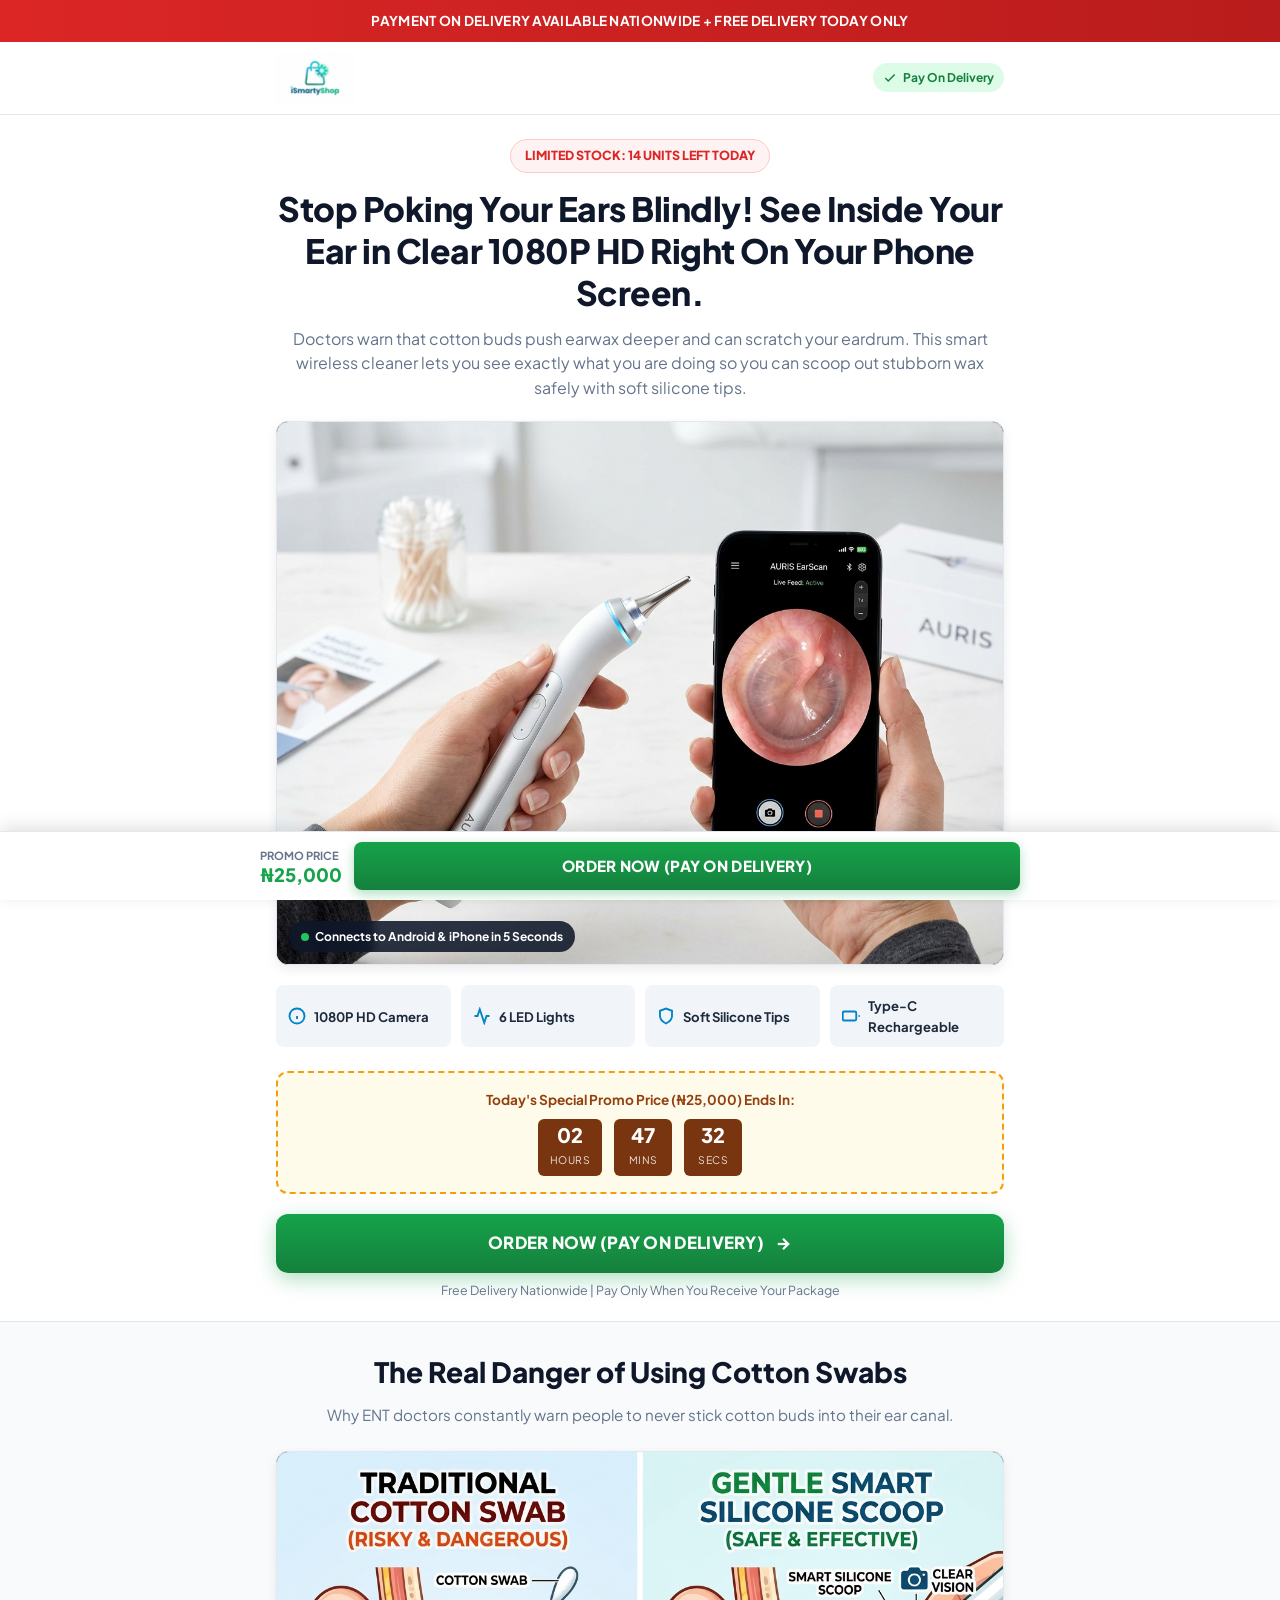
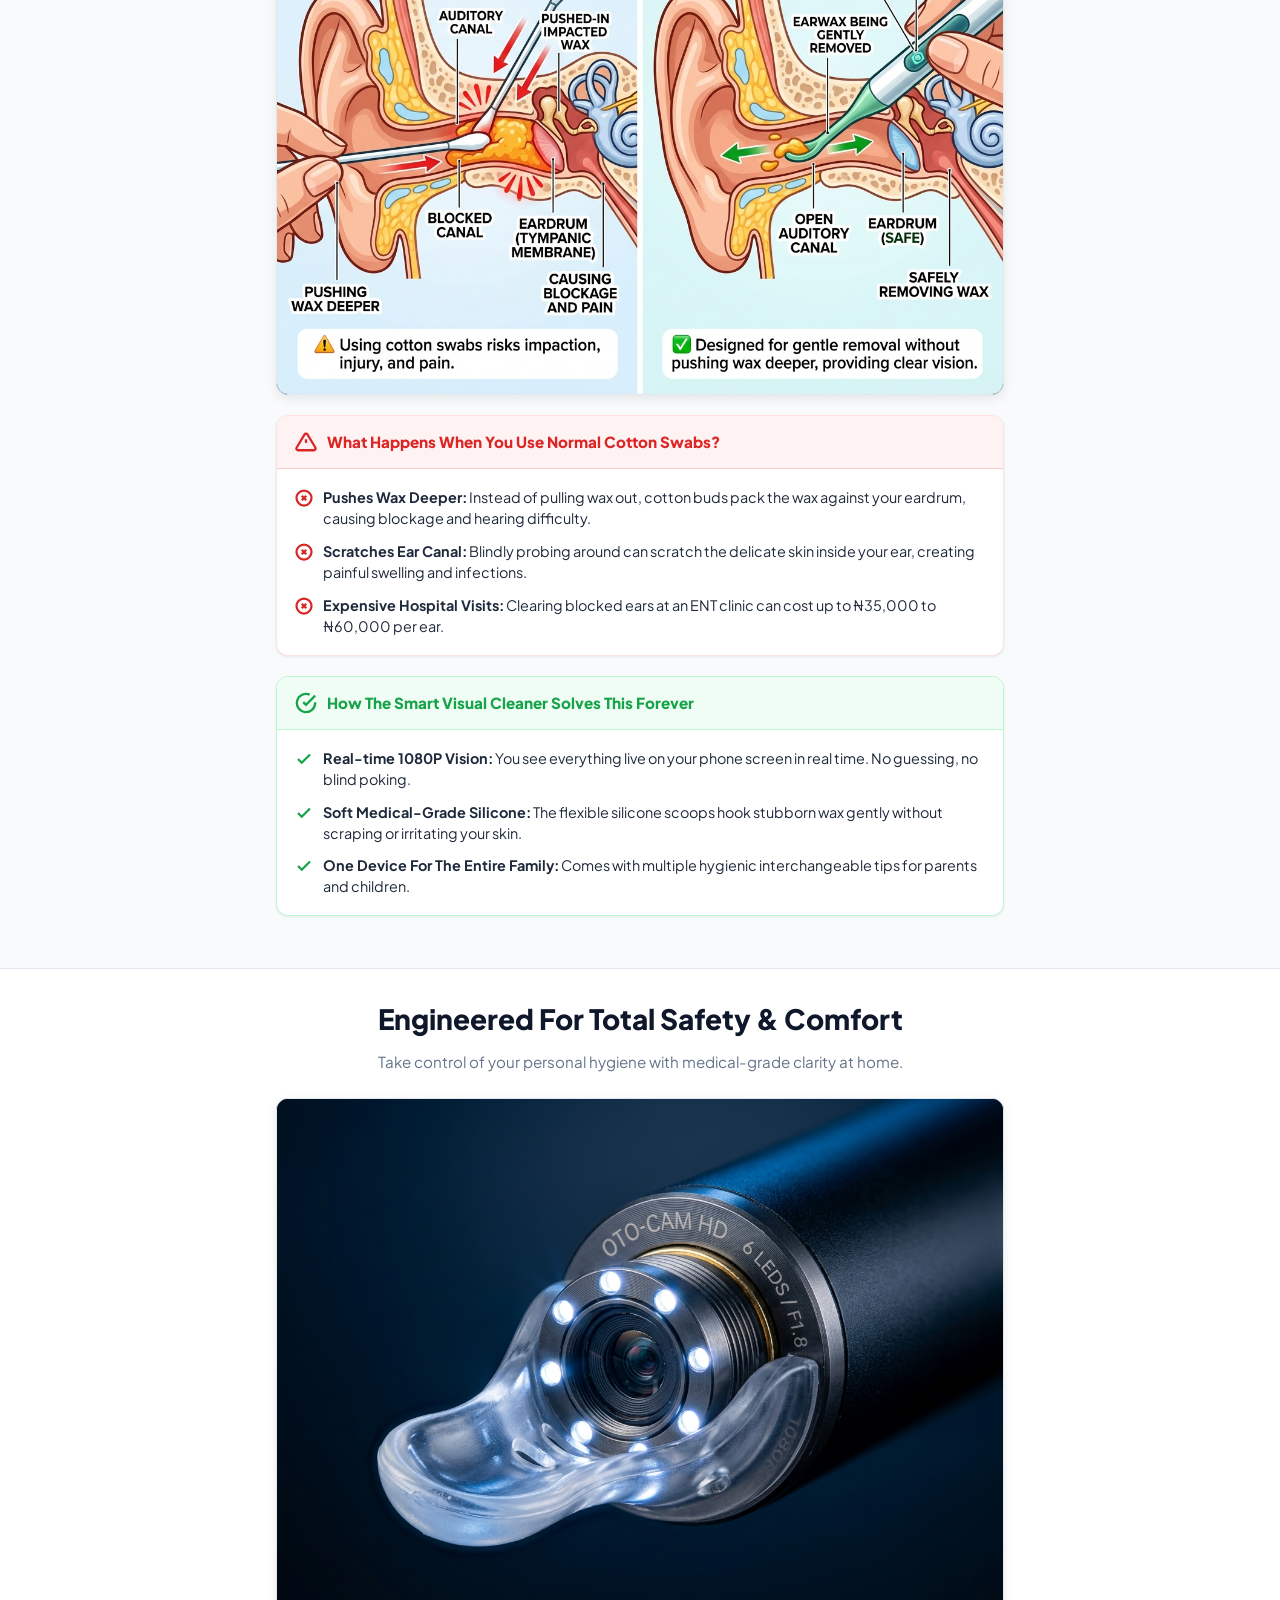
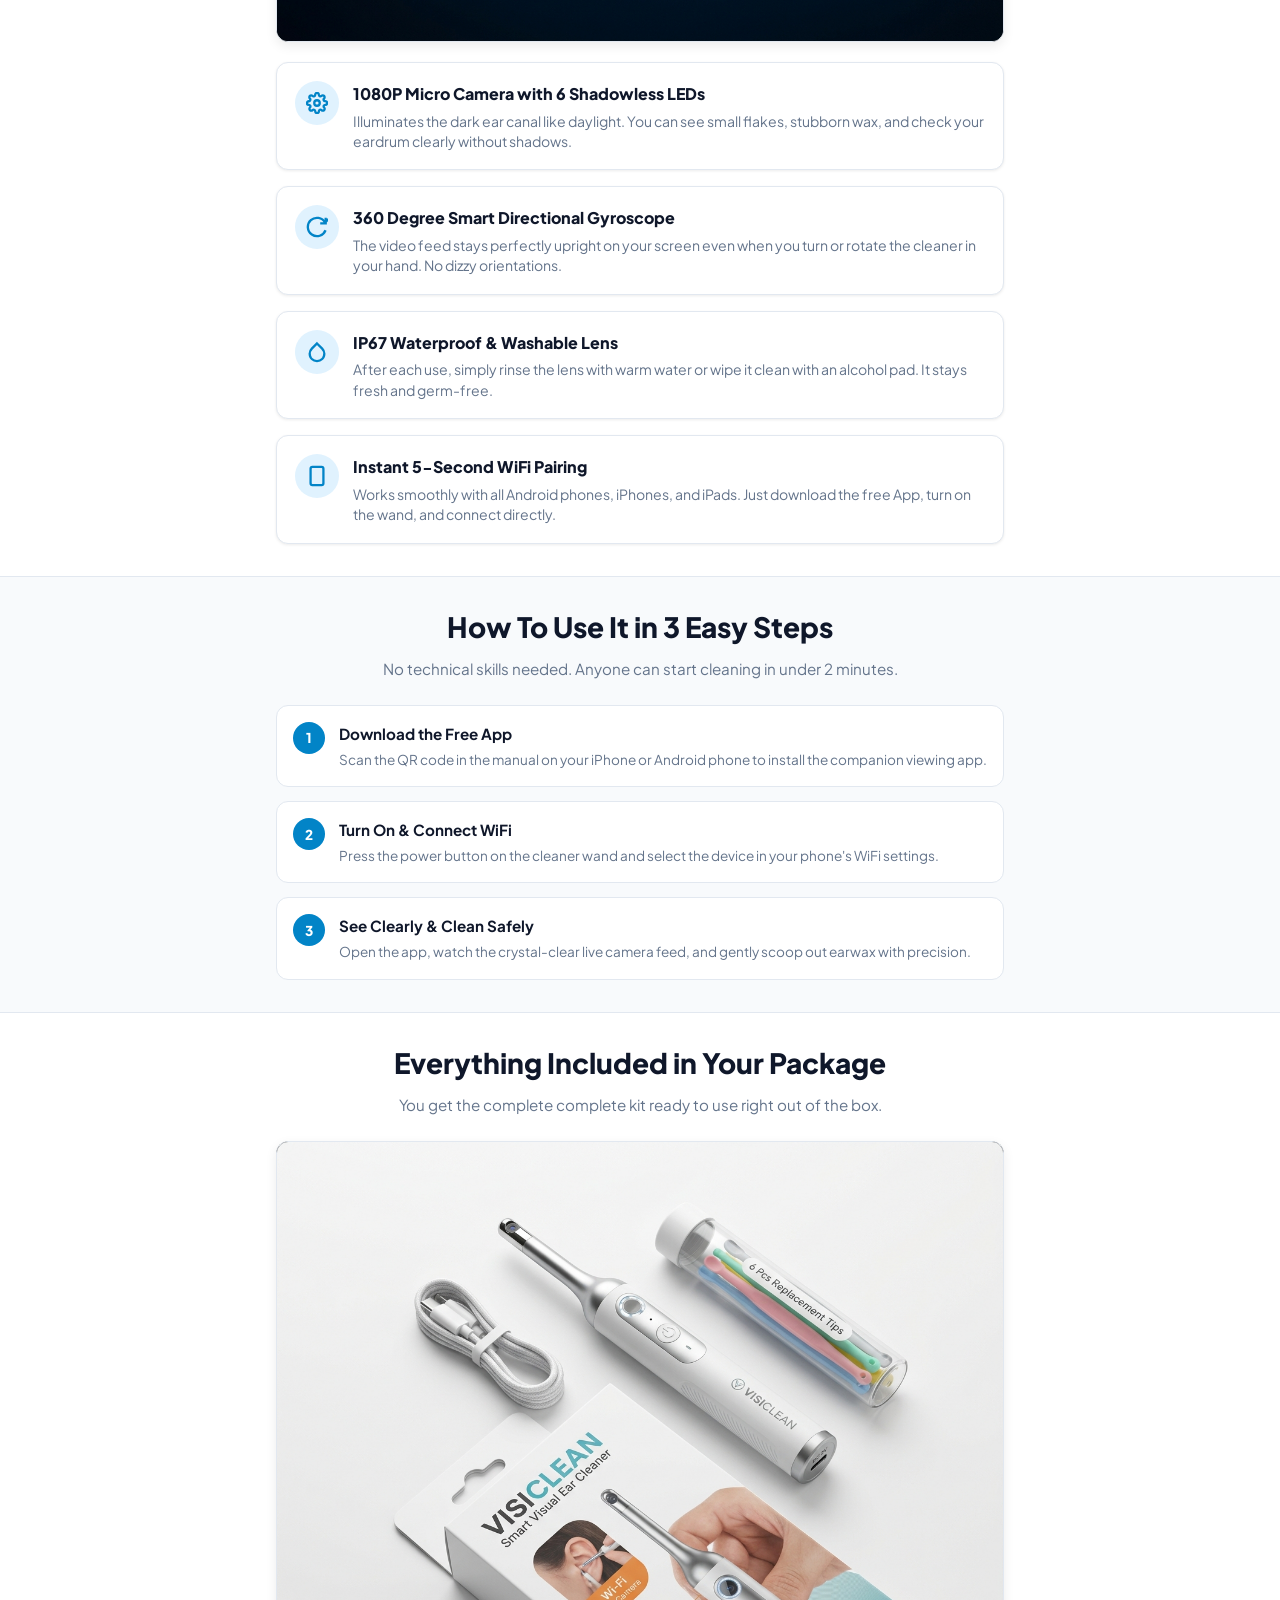
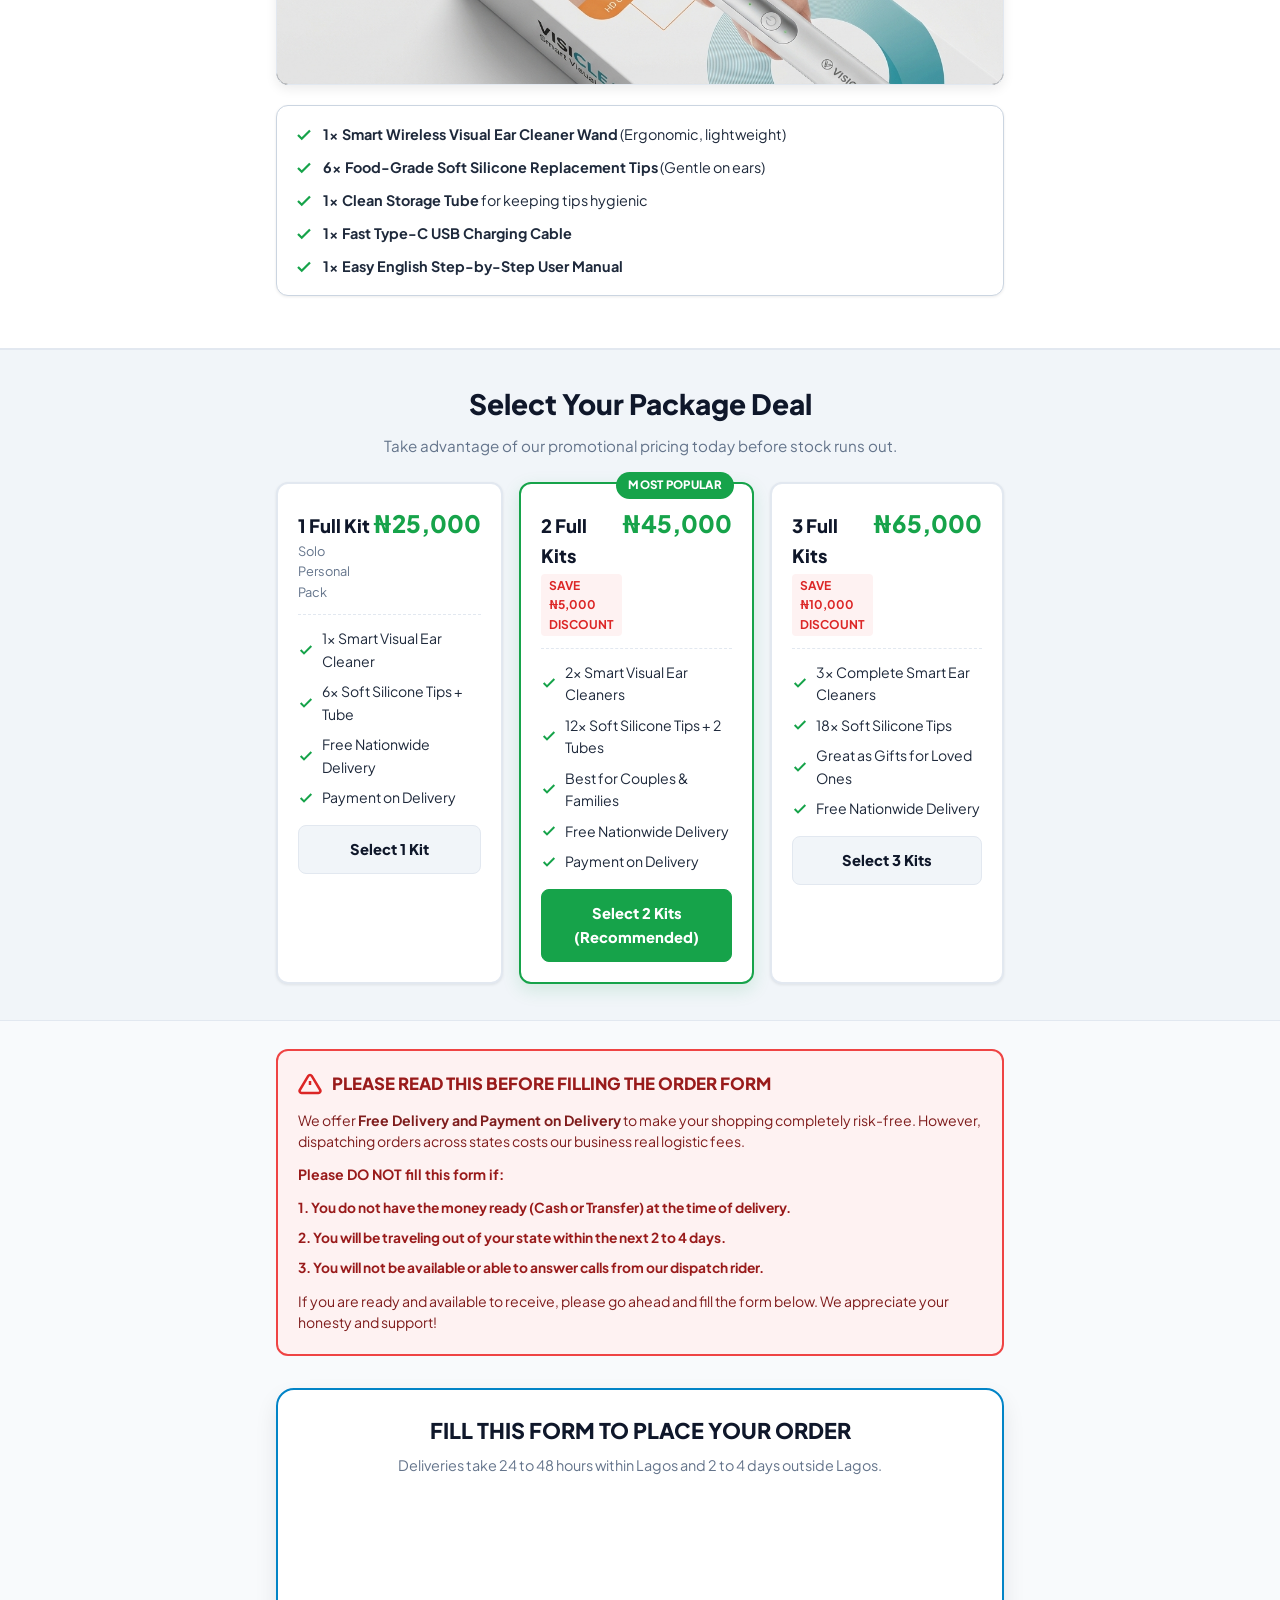
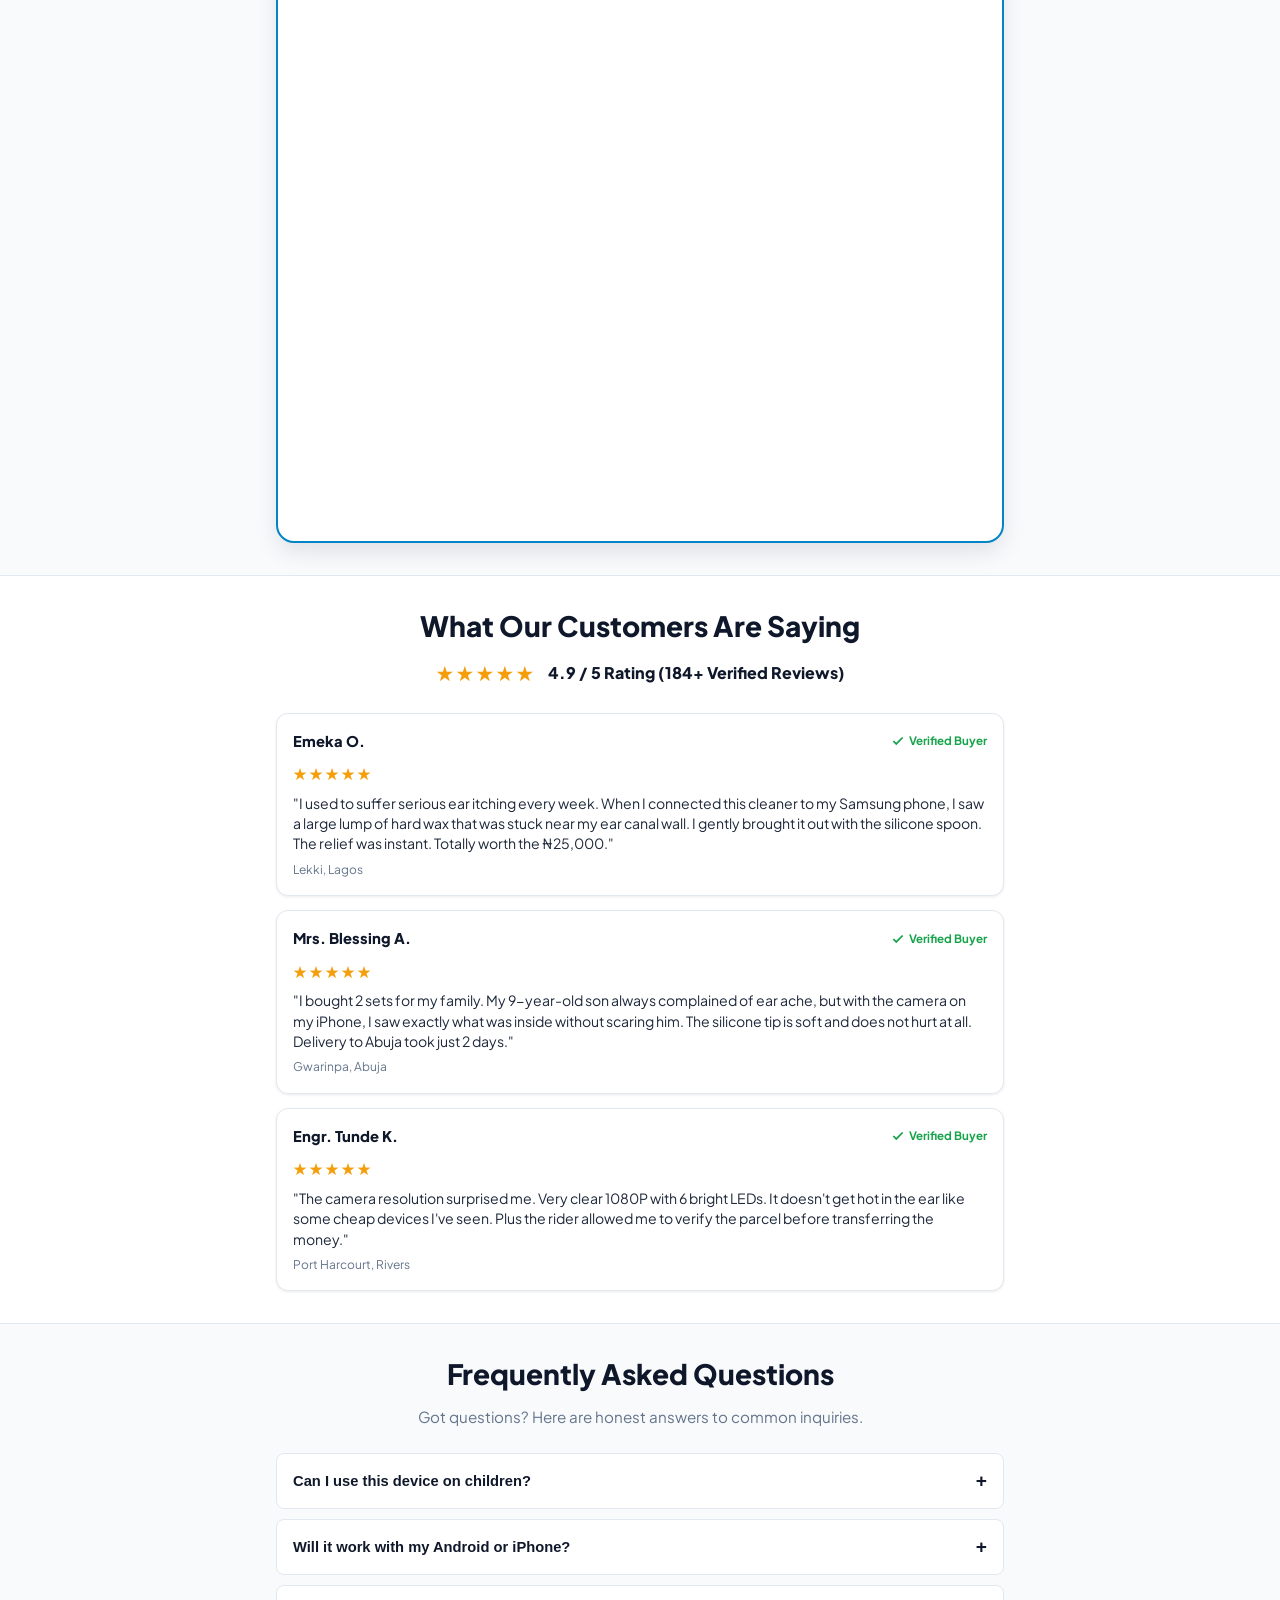
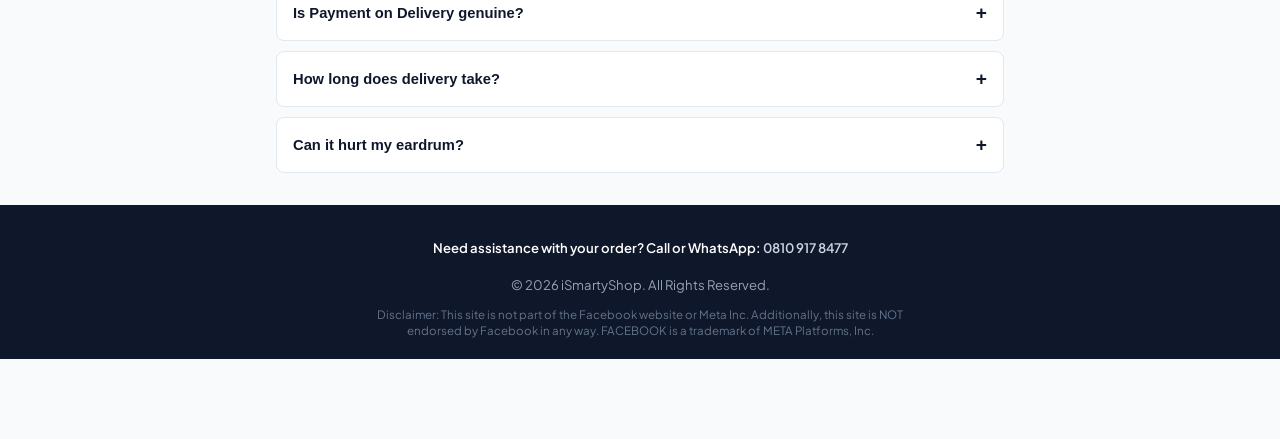
==== ear-cleaner/index.html @ 17eae7f4 "Add iSmartyShop logo favicon across all pages" ====
<!DOCTYPE html>
<html lang="en">
<head>
  <meta charset="UTF-8">
  <meta name="viewport" content="width=device-width, initial-scale=1.0">
  <title>Smart HD Visual Ear Cleaner | Safe Wax Removal at Home | iSmartyShop</title>
  <meta name="description" content="Safely clean stubborn earwax at home. Watch live on your smartphone in 1080P HD with soft silicone scoops. Payment on delivery available nationwide.">
  
  <!-- Google Font -->
  <link rel="preconnect" href="https://fonts.googleapis.com">
  <link rel="preconnect" href="https://fonts.gstatic.com" crossorigin>
  <link href="https://fonts.googleapis.com/css2?family=Plus+Jakarta+Sans:wght@400;500;600;700;800;900&display=swap" rel="stylesheet">
  
  <!-- Favicon -->
  <link rel="icon" type="image/png" href="../assets/images/favicon.png">
  <link rel="apple-touch-icon" href="../assets/images/favicon.png">

  <!-- Core Stylesheet -->
  <link rel="stylesheet" href="../assets/css/style.css">

  <!-- ============================================================
       FACEBOOK / META PIXEL CODE (OPTIONAL)
       When you get your Pixel ID, simply uncomment and replace 'YOUR_PIXEL_ID_HERE'
       ============================================================ -->
  <!--
  <script>
    !function(f,b,e,v,n,t,s)
    {if(f.fbq)return;n=f.fbq=function(){n.callMethod?
    n.callMethod.apply(n,arguments):n.queue.push(arguments)};
    if(!f._fbq)f._fbq=n;n.push=n;n.loaded=!0;n.version='2.0';
    n.queue=[];t=b.createElement(e);t.async=!0;
    t.src=v;s=b.getElementsByTagName(e)[0];
    s.parentNode.insertBefore(t,s)}(window, document,'script',
    'https://connect.facebook.net/en_US/fbevents.js');
    fbq('init', 'YOUR_PIXEL_ID_HERE');
    fbq('track', 'PageView');
    fbq('track', 'ViewContent', {
      content_name: 'Smart Visual Ear Cleaner',
      value: 25000,
      currency: 'NGN'
    });
  </script>
  -->
</head>
<body>

  <!-- Top Announcement Bar -->
  <div class="top-bar">
    <span>PAYMENT ON DELIVERY AVAILABLE NATIONWIDE + FREE DELIVERY TODAY ONLY</span>
  </div>

  <!-- Header -->
  <header class="site-header">
    <div class="container brand-wrapper">
      <a href="../" class="brand-logo">
        <img src="../assets/images/logo.jpg" alt="iSmartyShop Logo" class="brand-logo-img">
      </a>
      <div class="delivery-badge">
        <svg width="14" height="14" viewBox="0 0 24 24" fill="none" stroke="currentColor" stroke-width="2.5"><path d="M20 6L9 17l-5-5"/></svg>
        Pay On Delivery
      </div>
    </div>
  </header>

  <main>
    <!-- Hero Section -->
    <section class="hero-section">
      <div class="container">
        
        <div class="text-center">
          <div class="urgent-pill">LIMITED STOCK: 14 UNITS LEFT TODAY</div>
          <h1 class="hero-title">Stop Poking Your Ears Blindly! See Inside Your Ear in Clear 1080P HD Right On Your Phone Screen.</h1>
          <p class="hero-subtitle">
            Doctors warn that cotton buds push earwax deeper and can scratch your eardrum. This smart wireless cleaner lets you see exactly what you are doing so you can scoop out stubborn wax safely with soft silicone tips.
          </p>
        </div>

        <!-- Hero Visual Showcase -->
        <div class="media-card">
          <img src="../assets/images/hero-product.jpg" alt="Smart visual ear cleaner connected to phone screen" width="760" height="570">
          <div class="media-tag">
            <span class="dot"></span>
            Connects to Android & iPhone in 5 Seconds
          </div>
        </div>

        <!-- Quick Benefit Pills -->
        <div class="benefit-pills">
          <div class="benefit-pill-item">
            <svg width="18" height="18" viewBox="0 0 24 24" fill="none" stroke="currentColor" stroke-width="2.5"><circle cx="12" cy="12" r="10"/><path d="M12 16v-4"/><path d="M12 8h.01"/></svg>
            1080P HD Camera
          </div>
          <div class="benefit-pill-item">
            <svg width="18" height="18" viewBox="0 0 24 24" fill="none" stroke="currentColor" stroke-width="2.5"><path d="M22 12h-4l-3 9L9 3l-3 9H2"/></svg>
            6 LED Lights
          </div>
          <div class="benefit-pill-item">
            <svg width="18" height="18" viewBox="0 0 24 24" fill="none" stroke="currentColor" stroke-width="2.5"><path d="M12 22s8-4 8-10V5l-8-3-8 3v7c0 6 8 10 8 10z"/></svg>
            Soft Silicone Tips
          </div>
          <div class="benefit-pill-item">
            <svg width="18" height="18" viewBox="0 0 24 24" fill="none" stroke="currentColor" stroke-width="2.5"><rect x="1" y="6" width="18" height="12" rx="2"/><path d="M23 13v-2"/></svg>
            Type-C Rechargeable
          </div>
        </div>

        <!-- Urgency Countdown Box -->
        <div class="urgency-countdown-box">
          <p>Today's Special Promo Price (₦25,000) Ends In:</p>
          <div class="countdown-timer">
            <div class="timer-slot">
              <span class="num" id="timer-hours">02</span>
              <span class="label">Hours</span>
            </div>
            <div class="timer-slot">
              <span class="num" id="timer-mins">47</span>
              <span class="label">Mins</span>
            </div>
            <div class="timer-slot">
              <span class="num" id="timer-secs">35</span>
              <span class="label">Secs</span>
            </div>
          </div>
        </div>

        <!-- First Action Button -->
        <a href="#order-form" class="btn-cta">
          ORDER NOW (PAY ON DELIVERY)
          <svg width="18" height="18" viewBox="0 0 24 24" fill="none" stroke="currentColor" stroke-width="3"><path d="M5 12h14"/><path d="M12 5l7 7-7 7"/></svg>
        </a>
        <p class="btn-cta-subtext">Free Delivery Nationwide | Pay Only When You Receive Your Package</p>

      </div>
    </section>

    <!-- Danger of Cotton Swabs (Problem Agitation) -->
    <section class="section">
      <div class="container">
        
        <h2 class="section-title text-red">The Real Danger of Using Cotton Swabs</h2>
        <p class="section-subtitle">Why ENT doctors constantly warn people to never stick cotton buds into their ear canal.</p>

        <div class="media-card">
          <img src="../assets/images/cotton-bud-danger.jpg" alt="Medical comparison between cotton swab and safe silicone scoop" width="760" height="570">
        </div>

        <div class="danger-box">
          <div class="danger-header">
            <svg width="22" height="22" viewBox="0 0 24 24" fill="none" stroke="#dc2626" stroke-width="2.5"><path d="M10.29 3.86L1.82 18a2 2 0 0 0 1.71 3h16.94a2 2 0 0 0 1.71-3L13.71 3.86a2 2 0 0 0-3.42 0z"/><line x1="12" y1="9" x2="12" y2="13"/><line x1="12" y1="17" x2="12.01" y2="17"/></svg>
            <h4>What Happens When You Use Normal Cotton Swabs?</h4>
          </div>
          <div class="danger-body">
            <ul class="comparison-list">
              <li class="comparison-item danger">
                <svg width="18" height="18" viewBox="0 0 24 24" fill="none" stroke="currentColor" stroke-width="3"><circle cx="12" cy="12" r="10"/><line x1="15" y1="9" x2="9" y2="15"/><line x1="9" y1="9" x2="15" y2="15"/></svg>
                <span><strong>Pushes Wax Deeper:</strong> Instead of pulling wax out, cotton buds pack the wax against your eardrum, causing blockage and hearing difficulty.</span>
              </li>
              <li class="comparison-item danger">
                <svg width="18" height="18" viewBox="0 0 24 24" fill="none" stroke="currentColor" stroke-width="3"><circle cx="12" cy="12" r="10"/><line x1="15" y1="9" x2="9" y2="15"/><line x1="9" y1="9" x2="15" y2="15"/></svg>
                <span><strong>Scratches Ear Canal:</strong> Blindly probing around can scratch the delicate skin inside your ear, creating painful swelling and infections.</span>
              </li>
              <li class="comparison-item danger">
                <svg width="18" height="18" viewBox="0 0 24 24" fill="none" stroke="currentColor" stroke-width="3"><circle cx="12" cy="12" r="10"/><line x1="15" y1="9" x2="9" y2="15"/><line x1="9" y1="9" x2="15" y2="15"/></svg>
                <span><strong>Expensive Hospital Visits:</strong> Clearing blocked ears at an ENT clinic can cost up to ₦35,000 to ₦60,000 per ear.</span>
              </li>
            </ul>
          </div>
        </div>

        <div class="danger-box" style="border-color: #bbf7d0;">
          <div class="danger-header" style="background: #f0fdf4; border-bottom-color: #bbf7d0;">
            <svg width="22" height="22" viewBox="0 0 24 24" fill="none" stroke="#16a34a" stroke-width="2.5"><path d="M22 11.08V12a10 10 0 1 1-5.93-9.14"/><polyline points="22 4 12 14.01 9 11.01"/></svg>
            <h4 style="color: #16a34a;">How The Smart Visual Cleaner Solves This Forever</h4>
          </div>
          <div class="danger-body">
            <ul class="comparison-list">
              <li class="comparison-item success">
                <svg width="18" height="18" viewBox="0 0 24 24" fill="none" stroke="currentColor" stroke-width="3"><polyline points="20 6 9 17 4 12"/></svg>
                <span><strong>Real-time 1080P Vision:</strong> You see everything live on your phone screen in real time. No guessing, no blind poking.</span>
              </li>
              <li class="comparison-item success">
                <svg width="18" height="18" viewBox="0 0 24 24" fill="none" stroke="currentColor" stroke-width="3"><polyline points="20 6 9 17 4 12"/></svg>
                <span><strong>Soft Medical-Grade Silicone:</strong> The flexible silicone scoops hook stubborn wax gently without scraping or irritating your skin.</span>
              </li>
              <li class="comparison-item success">
                <svg width="18" height="18" viewBox="0 0 24 24" fill="none" stroke="currentColor" stroke-width="3"><polyline points="20 6 9 17 4 12"/></svg>
                <span><strong>One Device For The Entire Family:</strong> Comes with multiple hygienic interchangeable tips for parents and children.</span>
              </li>
            </ul>
          </div>
        </div>

      </div>
    </section>

    <!-- Key Product Features -->
    <section class="section" style="background: #ffffff; border-top: 1px solid var(--border-color); border-bottom: 1px solid var(--border-color);">
      <div class="container">
        
        <h2 class="section-title">Engineered For Total Safety & Comfort</h2>
        <p class="section-subtitle">Take control of your personal hygiene with medical-grade clarity at home.</p>

        <div class="media-card">
          <img src="../assets/images/camera-lens.jpg" alt="Macro lens and 6 bright LED lights with soft silicone scoop" width="760" height="570">
        </div>

        <div class="feature-cards-grid">
          
          <div class="feature-card">
            <div class="feature-icon-circle">
              <svg width="22" height="22" viewBox="0 0 24 24" fill="none" stroke="currentColor" stroke-width="2.5"><circle cx="12" cy="12" r="3"/><path d="M19.4 15a1.65 1.65 0 0 0 .33 1.82l.06.06a2 2 0 0 1 0 2.83 2 2 0 0 1-2.83 0l-.06-.06a1.65 1.65 0 0 0-1.82-.33 1.65 1.65 0 0 0-1 1.51V21a2 2 0 0 1-2 2 2 2 0 0 1-2-2v-.09A1.65 1.65 0 0 0 9 19.4a1.65 1.65 0 0 0-1.82.33l-.06.06a2 2 0 0 1-2.83 0 2 2 0 0 1 0-2.83l.06-.06a1.65 1.65 0 0 0 .33-1.82 1.65 1.65 0 0 0-1.51-1H3a2 2 0 0 1-2-2 2 2 0 0 1 2-2h.09A1.65 1.65 0 0 0 4.6 9a1.65 1.65 0 0 0-.33-1.82l-.06-.06a2 2 0 0 1 0-2.83 2 2 0 0 1 2.83 0l.06.06a1.65 1.65 0 0 0 1.82.33H9a1.65 1.65 0 0 0 1-1.51V3a2 2 0 0 1 2-2 2 2 0 0 1 2 2v.09a1.65 1.65 0 0 0 1 1.51 1.65 1.65 0 0 0 1.82-.33l.06-.06a2 2 0 0 1 2.83 0 2 2 0 0 1 0 2.83l-.06.06a1.65 1.65 0 0 0-.33 1.82V9a1.65 1.65 0 0 0 1.51 1H21a2 2 0 0 1 2 2 2 2 0 0 1-2 2h-.09a1.65 1.65 0 0 0-1.51 1z"/></svg>
            </div>
            <div class="feature-content">
              <h4>1080P Micro Camera with 6 Shadowless LEDs</h4>
              <p>Illuminates the dark ear canal like daylight. You can see small flakes, stubborn wax, and check your eardrum clearly without shadows.</p>
            </div>
          </div>

          <div class="feature-card">
            <div class="feature-icon-circle">
              <svg width="22" height="22" viewBox="0 0 24 24" fill="none" stroke="currentColor" stroke-width="2.5"><path d="M21.5 2v6h-6M21.34 15.57a10 10 0 1 1-.57-8.38l5.67-5.67"/></svg>
            </div>
            <div class="feature-content">
              <h4>360 Degree Smart Directional Gyroscope</h4>
              <p>The video feed stays perfectly upright on your screen even when you turn or rotate the cleaner in your hand. No dizzy orientations.</p>
            </div>
          </div>

          <div class="feature-card">
            <div class="feature-icon-circle">
              <svg width="22" height="22" viewBox="0 0 24 24" fill="none" stroke="currentColor" stroke-width="2.5"><path d="M12 2.69l5.66 5.66a8 8 0 1 1-11.31 0z"/></svg>
            </div>
            <div class="feature-content">
              <h4>IP67 Waterproof & Washable Lens</h4>
              <p>After each use, simply rinse the lens with warm water or wipe it clean with an alcohol pad. It stays fresh and germ-free.</p>
            </div>
          </div>

          <div class="feature-card">
            <div class="feature-icon-circle">
              <svg width="22" height="22" viewBox="0 0 24 24" fill="none" stroke="currentColor" stroke-width="2.5"><rect x="5" y="2" width="14" height="20" rx="2" ry="2"/><line x1="12" y1="18" x2="12.01" y2="18"/></svg>
            </div>
            <div class="feature-content">
              <h4>Instant 5-Second WiFi Pairing</h4>
              <p>Works smoothly with all Android phones, iPhones, and iPads. Just download the free App, turn on the wand, and connect directly.</p>
            </div>
          </div>

        </div>

      </div>
    </section>

    <!-- How It Works (3 Steps) -->
    <section class="section">
      <div class="container">
        
        <h2 class="section-title">How To Use It in 3 Easy Steps</h2>
        <p class="section-subtitle">No technical skills needed. Anyone can start cleaning in under 2 minutes.</p>

        <div class="steps-container">
          <div class="step-row">
            <div class="step-badge">1</div>
            <div class="step-details">
              <h4>Download the Free App</h4>
              <p>Scan the QR code in the manual on your iPhone or Android phone to install the companion viewing app.</p>
            </div>
          </div>

          <div class="step-row">
            <div class="step-badge">2</div>
            <div class="step-details">
              <h4>Turn On & Connect WiFi</h4>
              <p>Press the power button on the cleaner wand and select the device in your phone's WiFi settings.</p>
            </div>
          </div>

          <div class="step-row">
            <div class="step-badge">3</div>
            <div class="step-details">
              <h4>See Clearly & Clean Safely</h4>
              <p>Open the app, watch the crystal-clear live camera feed, and gently scoop out earwax with precision.</p>
            </div>
          </div>
        </div>

      </div>
    </section>

    <!-- What's In The Box Section -->
    <section class="section" style="background: #ffffff; border-top: 1px solid var(--border-color); border-bottom: 1px solid var(--border-color);">
      <div class="container">
        
        <h2 class="section-title">Everything Included in Your Package</h2>
        <p class="section-subtitle">You get the complete complete kit ready to use right out of the box.</p>

        <div class="media-card">
          <img src="../assets/images/package-kit.jpg" alt="Unboxing kit showing smart visual ear cleaner, silicone tips tube, and USB cable" width="760" height="570">
        </div>

        <div class="danger-box" style="border-color: #cbd5e1;">
          <div class="danger-body">
            <ul class="comparison-list">
              <li class="comparison-item success">
                <svg width="18" height="18" viewBox="0 0 24 24" fill="none" stroke="currentColor" stroke-width="3"><polyline points="20 6 9 17 4 12"/></svg>
                <span><strong>1x Smart Wireless Visual Ear Cleaner Wand</strong> (Ergonomic, lightweight)</span>
              </li>
              <li class="comparison-item success">
                <svg width="18" height="18" viewBox="0 0 24 24" fill="none" stroke="currentColor" stroke-width="3"><polyline points="20 6 9 17 4 12"/></svg>
                <span><strong>6x Food-Grade Soft Silicone Replacement Tips</strong> (Gentle on ears)</span>
              </li>
              <li class="comparison-item success">
                <svg width="18" height="18" viewBox="0 0 24 24" fill="none" stroke="currentColor" stroke-width="3"><polyline points="20 6 9 17 4 12"/></svg>
                <span><strong>1x Clean Storage Tube</strong> for keeping tips hygienic</span>
              </li>
              <li class="comparison-item success">
                <svg width="18" height="18" viewBox="0 0 24 24" fill="none" stroke="currentColor" stroke-width="3"><polyline points="20 6 9 17 4 12"/></svg>
                <span><strong>1x Fast Type-C USB Charging Cable</strong></span>
              </li>
              <li class="comparison-item success">
                <svg width="18" height="18" viewBox="0 0 24 24" fill="none" stroke="currentColor" stroke-width="3"><polyline points="20 6 9 17 4 12"/></svg>
                <span><strong>1x Easy English Step-by-Step User Manual</strong></span>
              </li>
            </ul>
          </div>
        </div>

      </div>
    </section>

    <!-- Pricing Packages Section -->
    <section class="pricing-section">
      <div class="container">
        
        <h2 class="section-title">Select Your Package Deal</h2>
        <p class="section-subtitle">Take advantage of our promotional pricing today before stock runs out.</p>

        <div class="pricing-cards">
          
          <!-- Package 1 -->
          <div class="pricing-card">
            <div class="pricing-card-header">
              <div>
                <div class="package-name">1 Full Kit</div>
                <div style="font-size: 0.8rem; color: var(--text-muted);">Solo Personal Pack</div>
              </div>
              <div class="package-price">₦25,000</div>
            </div>
            <ul class="package-features">
              <li>
                <svg width="16" height="16" viewBox="0 0 24 24" fill="none" stroke="currentColor" stroke-width="3"><polyline points="20 6 9 17 4 12"/></svg>
                1x Smart Visual Ear Cleaner
              </li>
              <li>
                <svg width="16" height="16" viewBox="0 0 24 24" fill="none" stroke="currentColor" stroke-width="3"><polyline points="20 6 9 17 4 12"/></svg>
                6x Soft Silicone Tips + Tube
              </li>
              <li>
                <svg width="16" height="16" viewBox="0 0 24 24" fill="none" stroke="currentColor" stroke-width="3"><polyline points="20 6 9 17 4 12"/></svg>
                Free Nationwide Delivery
              </li>
              <li>
                <svg width="16" height="16" viewBox="0 0 24 24" fill="none" stroke="currentColor" stroke-width="3"><polyline points="20 6 9 17 4 12"/></svg>
                Payment on Delivery
              </li>
            </ul>
            <a href="#order-form" class="btn-select-package">Select 1 Kit</a>
          </div>

          <!-- Package 2 (Most Popular) -->
          <div class="pricing-card featured">
            <div class="popular-badge">MOST POPULAR</div>
            <div class="pricing-card-header">
              <div>
                <div class="package-name">2 Full Kits</div>
                <div class="package-savings">SAVE ₦5,000 DISCOUNT</div>
              </div>
              <div class="package-price">₦45,000</div>
            </div>
            <ul class="package-features">
              <li>
                <svg width="16" height="16" viewBox="0 0 24 24" fill="none" stroke="currentColor" stroke-width="3"><polyline points="20 6 9 17 4 12"/></svg>
                2x Smart Visual Ear Cleaners
              </li>
              <li>
                <svg width="16" height="16" viewBox="0 0 24 24" fill="none" stroke="currentColor" stroke-width="3"><polyline points="20 6 9 17 4 12"/></svg>
                12x Soft Silicone Tips + 2 Tubes
              </li>
              <li>
                <svg width="16" height="16" viewBox="0 0 24 24" fill="none" stroke="currentColor" stroke-width="3"><polyline points="20 6 9 17 4 12"/></svg>
                Best for Couples & Families
              </li>
              <li>
                <svg width="16" height="16" viewBox="0 0 24 24" fill="none" stroke="currentColor" stroke-width="3"><polyline points="20 6 9 17 4 12"/></svg>
                Free Nationwide Delivery
              </li>
              <li>
                <svg width="16" height="16" viewBox="0 0 24 24" fill="none" stroke="currentColor" stroke-width="3"><polyline points="20 6 9 17 4 12"/></svg>
                Payment on Delivery
              </li>
            </ul>
            <a href="#order-form" class="btn-select-package">Select 2 Kits (Recommended)</a>
          </div>

          <!-- Package 3 -->
          <div class="pricing-card">
            <div class="pricing-card-header">
              <div>
                <div class="package-name">3 Full Kits</div>
                <div class="package-savings">SAVE ₦10,000 DISCOUNT</div>
              </div>
              <div class="package-price">₦65,000</div>
            </div>
            <ul class="package-features">
              <li>
                <svg width="16" height="16" viewBox="0 0 24 24" fill="none" stroke="currentColor" stroke-width="3"><polyline points="20 6 9 17 4 12"/></svg>
                3x Complete Smart Ear Cleaners
              </li>
              <li>
                <svg width="16" height="16" viewBox="0 0 24 24" fill="none" stroke="currentColor" stroke-width="3"><polyline points="20 6 9 17 4 12"/></svg>
                18x Soft Silicone Tips
              </li>
              <li>
                <svg width="16" height="16" viewBox="0 0 24 24" fill="none" stroke="currentColor" stroke-width="3"><polyline points="20 6 9 17 4 12"/></svg>
                Great as Gifts for Loved Ones
              </li>
              <li>
                <svg width="16" height="16" viewBox="0 0 24 24" fill="none" stroke="currentColor" stroke-width="3"><polyline points="20 6 9 17 4 12"/></svg>
                Free Nationwide Delivery
              </li>
            </ul>
            <a href="#order-form" class="btn-select-package">Select 3 Kits</a>
          </div>

        </div>

      </div>
    </section>

    <!-- Strict Anti-RTS Warning Notice -->
    <section class="container">
      <div class="anti-rts-box">
        <div class="anti-rts-title">
          <svg width="24" height="24" viewBox="0 0 24 24" fill="none" stroke="#dc2626" stroke-width="2.5"><path d="M10.29 3.86L1.82 18a2 2 0 0 0 1.71 3h16.94a2 2 0 0 0 1.71-3L13.71 3.86a2 2 0 0 0-3.42 0z"/><line x1="12" y1="9" x2="12" y2="13"/><line x1="12" y1="17" x2="12.01" y2="17"/></svg>
          PLEASE READ THIS BEFORE FILLING THE ORDER FORM
        </div>
        <p>
          We offer <strong>Free Delivery and Payment on Delivery</strong> to make your shopping completely risk-free. However, dispatching orders across states costs our business real logistic fees.
        </p>
        <p style="font-weight: 700; color: #991b1b;">Please DO NOT fill this form if:</p>
        <ul class="anti-rts-rules">
          <li>1. You do not have the money ready (Cash or Transfer) at the time of delivery.</li>
          <li>2. You will be traveling out of your state within the next 2 to 4 days.</li>
          <li>3. You will not be available or able to answer calls from our dispatch rider.</li>
        </ul>
        <p style="margin-top: 12px; margin-bottom: 0;">
          If you are ready and available to receive, please go ahead and fill the form below. We appreciate your honesty and support!
        </p>
      </div>
    </section>

    <!-- Order Form Section (Embedded Olinwa Iframe CMS) -->
    <section id="order-form" class="container">
      <div class="order-section">
        
        <div class="order-form-heading">
          <h3>FILL THIS FORM TO PLACE YOUR ORDER</h3>
          <p>Deliveries take 24 to 48 hours within Lagos and 2 to 4 days outside Lagos.</p>
        </div>

        <!-- Olinwa CMS Checkout Iframe Wrapper -->
        <div class="olinwa-iframe-wrapper">
          <iframe 
            id="olinwa-iframe-EMBED-NEWPRODUCT-7921" 
            src="https://olinwa.vercel.app/checkout?form=EMBED-NEWPRODUCT-7921&thank_you_url=./thank-you.html" 
            width="100%" 
            height="620" 
            frameborder="0" 
            scrolling="no" 
            style="border:none;overflow:hidden;width:100%;" 
            allow="top-navigation top-navigation-by-user-activation"
            title="Secure Checkout Order Form">
          </iframe>
        </div>

      </div>
    </section>

    <!-- Verified Customer Reviews -->
    <section class="section" style="background: #ffffff; border-top: 1px solid var(--border-color); border-bottom: 1px solid var(--border-color);">
      <div class="container">
        
        <h2 class="section-title">What Our Customers Are Saying</h2>
        <div class="reviews-summary">
          <div class="review-stars">★★★★★</div>
          <div class="reviews-score">4.9 / 5 Rating (184+ Verified Reviews)</div>
        </div>

        <div class="reviews-grid">
          
          <div class="review-card">
            <div class="review-header">
              <div class="reviewer-name">Emeka O.</div>
              <div class="verified-tag">
                <svg width="14" height="14" viewBox="0 0 24 24" fill="none" stroke="currentColor" stroke-width="3"><polyline points="20 6 9 17 4 12"/></svg>
                Verified Buyer
              </div>
            </div>
            <div class="review-stars" style="font-size: 1rem; margin-bottom: 6px;">★★★★★</div>
            <p class="review-text">
              "I used to suffer serious ear itching every week. When I connected this cleaner to my Samsung phone, I saw a large lump of hard wax that was stuck near my ear canal wall. I gently brought it out with the silicone spoon. The relief was instant. Totally worth the ₦25,000."
            </p>
            <div class="reviewer-location">Lekki, Lagos</div>
          </div>

          <div class="review-card">
            <div class="review-header">
              <div class="reviewer-name">Mrs. Blessing A.</div>
              <div class="verified-tag">
                <svg width="14" height="14" viewBox="0 0 24 24" fill="none" stroke="currentColor" stroke-width="3"><polyline points="20 6 9 17 4 12"/></svg>
                Verified Buyer
              </div>
            </div>
            <div class="review-stars" style="font-size: 1rem; margin-bottom: 6px;">★★★★★</div>
            <p class="review-text">
              "I bought 2 sets for my family. My 9-year-old son always complained of ear ache, but with the camera on my iPhone, I saw exactly what was inside without scaring him. The silicone tip is soft and does not hurt at all. Delivery to Abuja took just 2 days."
            </p>
            <div class="reviewer-location">Gwarinpa, Abuja</div>
          </div>

          <div class="review-card">
            <div class="review-header">
              <div class="reviewer-name">Engr. Tunde K.</div>
              <div class="verified-tag">
                <svg width="14" height="14" viewBox="0 0 24 24" fill="none" stroke="currentColor" stroke-width="3"><polyline points="20 6 9 17 4 12"/></svg>
                Verified Buyer
              </div>
            </div>
            <div class="review-stars" style="font-size: 1rem; margin-bottom: 6px;">★★★★★</div>
            <p class="review-text">
              "The camera resolution surprised me. Very clear 1080P with 6 bright LEDs. It doesn't get hot in the ear like some cheap devices I've seen. Plus the rider allowed me to verify the parcel before transferring the money."
            </p>
            <div class="reviewer-location">Port Harcourt, Rivers</div>
          </div>

        </div>

      </div>
    </section>

    <!-- Frequently Asked Questions -->
    <section class="section">
      <div class="container">
        
        <h2 class="section-title">Frequently Asked Questions</h2>
        <p class="section-subtitle">Got questions? Here are honest answers to common inquiries.</p>

        <div class="faq-list">
          
          <div class="faq-item">
            <button class="faq-question">
              <span>Can I use this device on children?</span>
              <span class="faq-icon">+</span>
            </button>
            <div class="faq-answer">
              Yes, absolutely. The kit comes with soft medical-grade silicone tips designed specifically to protect sensitive ear canals. Always ensure an adult holds the device and cleans gently while watching the phone screen.
            </div>
          </div>

          <div class="faq-item">
            <button class="faq-question">
              <span>Will it work with my Android or iPhone?</span>
              <span class="faq-icon">+</span>
            </button>
            <div class="faq-answer">
              Yes. It works with all Android smartphones, iPhones, and iPads. The free app can be installed easily by scanning the QR code inside the box.
            </div>
          </div>

          <div class="faq-item">
            <button class="faq-question">
              <span>Is Payment on Delivery genuine?</span>
              <span class="faq-icon">+</span>
            </button>
            <div class="faq-answer">
              Yes, 100%. You do not pay any money in advance. When our delivery agent arrives at your address with your package, you can pay via cash or instant bank transfer.
            </div>
          </div>

          <div class="faq-item">
            <button class="faq-question">
              <span>How long does delivery take?</span>
              <span class="faq-icon">+</span>
            </button>
            <div class="faq-answer">
              Deliveries within Lagos take 24 to 48 hours. Deliveries outside Lagos (Abuja, Port Harcourt, Ibadan, etc.) take 2 to 4 business days.
            </div>
          </div>

          <div class="faq-item">
            <button class="faq-question">
              <span>Can it hurt my eardrum?</span>
              <span class="faq-icon">+</span>
            </button>
            <div class="faq-answer">
              No, because unlike regular cotton buds where you are poking blindly in the dark, here you are watching a bright 1080P live camera feed. You know exactly where the wand is and you will never need to push too deep.
            </div>
          </div>

        </div>

      </div>
    </section>
  </main>

  <!-- Footer -->
  <footer class="site-footer">
    <div class="container">
      <div class="footer-support">
        Need assistance with your order? Call or WhatsApp: <a href="https://wa.me/2348109178477" target="_blank">0810 917 8477</a>
      </div>
      <p>&copy; <span id="current-year">2026</span> iSmartyShop. All Rights Reserved.</p>
      <p class="footer-disclaimer">
        Disclaimer: This site is not part of the Facebook website or Meta Inc. Additionally, this site is NOT endorsed by Facebook in any way. FACEBOOK is a trademark of META Platforms, Inc.
      </p>
    </div>
  </footer>

  <!-- Sticky Bottom Floating Bar (High Converting Mobile Bar) -->
  <div class="sticky-bottom-bar">
    <div class="sticky-bar-inner">
      <div class="sticky-price-info">
        <span class="sticky-price-label">Promo Price</span>
        <span class="sticky-price-value">₦25,000</span>
      </div>
      <a href="#order-form" class="sticky-btn">Order Now (Pay on Delivery)</a>
    </div>
  </div>

  <!-- JavaScript -->
  <script src="../assets/js/script.js"></script>
</body>
</html>
---- assets/css/style.css ----
/* ============================================================
   ISMARTYSHOP - DIRECT-RESPONSE E-COMMERCE LANDING PAGE
   Mobile-First, High-Performance, Elementor-Style Styling
   ============================================================ */

:root {
  --primary: #0284c7;
  --primary-dark: #0369a1;
  --primary-light: #e0f2fe;
  --accent: #16a34a;
  --accent-dark: #15803d;
  --warning: #dc2626;
  --warning-light: #fef2f2;
  --dark: #0f172a;
  --dark-soft: #1e293b;
  --text-main: #1e293b;
  --text-muted: #64748b;
  --bg-page: #f8fafc;
  --bg-card: #ffffff;
  --border-color: #e2e8f0;
  --gold: #f59e0b;
  --shadow-sm: 0 1px 3px rgba(0,0,0,0.08);
  --shadow-md: 0 4px 12px rgba(0,0,0,0.08);
  --shadow-lg: 0 10px 25px -3px rgba(15,23,42,0.12);
  --radius-sm: 8px;
  --radius-md: 12px;
  --radius-lg: 18px;
  --font-main: 'Plus Jakarta Sans', -apple-system, BlinkMacSystemFont, 'Segoe UI', Roboto, sans-serif;
}

*, *::before, *::after {
  box-sizing: border-box;
  margin: 0;
  padding: 0;
}

html {
  scroll-behavior: smooth;
  font-size: 16px;
  -webkit-text-size-adjust: 100%;
}

body {
  font-family: var(--font-main);
  background-color: var(--bg-page);
  color: var(--text-main);
  line-height: 1.6;
  padding-bottom: 80px; /* Space for floating sticky CTA */
  overflow-x: hidden;
}

img {
  max-width: 100%;
  height: auto;
  display: block;
}

a {
  text-decoration: none;
  color: inherit;
}

/* ============================================================
   CONTAINER & UTILITIES
   ============================================================ */

.container {
  width: 100%;
  max-width: 760px; /* Optimal reading & conversion width like top sales pages */
  margin: 0 auto;
  padding: 0 16px;
}

.text-center { text-align: center; }
.text-red { color: var(--warning); }
.text-green { color: var(--accent); }
.text-bold { font-weight: 700; }

/* ============================================================
   URGENT ANNOUNCEMENT TICKER
   ============================================================ */

.top-bar {
  background: linear-gradient(90deg, #dc2626 0%, #b91c1c 100%);
  color: #ffffff;
  font-size: 0.85rem;
  font-weight: 700;
  text-align: center;
  padding: 10px 12px;
  letter-spacing: 0.3px;
  text-transform: uppercase;
}

.top-bar span {
  display: inline-block;
  animation: pulse-slow 2s infinite;
}

@keyframes pulse-slow {
  0%, 100% { opacity: 1; transform: scale(1); }
  50% { opacity: 0.85; transform: scale(0.98); }
}

/* ============================================================
   BRAND HEADER
   ============================================================ */

.site-header {
  background: #ffffff;
  border-bottom: 1px solid var(--border-color);
  padding: 10px 0;
}

.brand-wrapper {
  display: flex;
  align-items: center;
  justify-content: space-between;
}

.brand-logo {
  display: inline-flex;
  align-items: center;
  gap: 8px;
  text-decoration: none;
}

.brand-logo-img {
  height: 52px;
  width: auto;
  max-width: 190px;
  object-fit: contain;
  display: block;
}

.delivery-badge {
  display: inline-flex;
  align-items: center;
  gap: 6px;
  font-size: 0.75rem;
  font-weight: 700;
  color: var(--accent-dark);
  background: #dcfce7;
  padding: 5px 10px;
  border-radius: 50px;
}

/* ============================================================
   HERO SECTION
   ============================================================ */

.hero-section {
  padding: 24px 0 20px;
  background: #ffffff;
  border-bottom: 1px solid var(--border-color);
}

.urgent-pill {
  display: inline-block;
  background: var(--warning-light);
  color: var(--warning);
  font-size: 0.78rem;
  font-weight: 800;
  padding: 6px 14px;
  border-radius: 50px;
  border: 1px solid #fecaca;
  margin-bottom: 14px;
}

.hero-title {
  font-size: 1.65rem;
  font-weight: 800;
  line-height: 1.25;
  color: var(--dark);
  margin-bottom: 14px;
  letter-spacing: -0.5px;
}

.hero-subtitle {
  font-size: 1rem;
  color: var(--text-muted);
  line-height: 1.55;
  margin-bottom: 20px;
}

.media-card {
  position: relative;
  border-radius: var(--radius-md);
  overflow: hidden;
  box-shadow: var(--shadow-md);
  border: 1px solid var(--border-color);
  margin-bottom: 20px;
  background: #000;
}

.media-tag {
  position: absolute;
  bottom: 12px;
  left: 12px;
  background: rgba(15, 23, 42, 0.88);
  backdrop-filter: blur(4px);
  color: #ffffff;
  font-size: 0.75rem;
  font-weight: 700;
  padding: 6px 12px;
  border-radius: 50px;
  display: flex;
  align-items: center;
  gap: 6px;
}

.media-tag .dot {
  width: 8px;
  height: 8px;
  background: #22c55e;
  border-radius: 50%;
  animation: pulse-slow 1.5s infinite;
}

/* Trust Pill Badges */
.benefit-pills {
  display: grid;
  grid-template-columns: 1fr 1fr;
  gap: 10px;
  margin-bottom: 24px;
}

.benefit-pill-item {
  display: flex;
  align-items: center;
  gap: 8px;
  background: #f1f5f9;
  padding: 10px 12px;
  border-radius: var(--radius-sm);
  font-size: 0.82rem;
  font-weight: 700;
  color: var(--dark-soft);
}

.benefit-pill-item svg {
  flex-shrink: 0;
  color: var(--primary);
}

/* Countdown Urgency Box */
.urgency-countdown-box {
  background: #fffbeb;
  border: 2px dashed #f59e0b;
  border-radius: var(--radius-md);
  padding: 16px;
  text-align: center;
  margin-bottom: 20px;
}

.urgency-countdown-box p {
  font-size: 0.85rem;
  font-weight: 700;
  color: #92400e;
  margin-bottom: 8px;
}

.countdown-timer {
  display: flex;
  justify-content: center;
  gap: 12px;
}

.timer-slot {
  background: #78350f;
  color: #ffffff;
  padding: 6px 12px;
  border-radius: 6px;
  min-width: 58px;
}

.timer-slot .num {
  font-size: 1.25rem;
  font-weight: 800;
  display: block;
  line-height: 1;
}

.timer-slot .label {
  font-size: 0.65rem;
  text-transform: uppercase;
  letter-spacing: 0.5px;
  opacity: 0.85;
}

/* CTA Buttons */
.btn-cta {
  display: flex;
  align-items: center;
  justify-content: center;
  gap: 10px;
  width: 100%;
  background: linear-gradient(180deg, #16a34a 0%, #15803d 100%);
  color: #ffffff;
  font-size: 1.05rem;
  font-weight: 800;
  padding: 16px 20px;
  border-radius: var(--radius-md);
  text-transform: uppercase;
  box-shadow: 0 6px 20px rgba(22, 163, 74, 0.35);
  border: none;
  cursor: pointer;
  transition: transform 0.15s ease, box-shadow 0.15s ease;
  letter-spacing: 0.3px;
}

.btn-cta:active {
  transform: translateY(2px);
  box-shadow: 0 2px 10px rgba(22, 163, 74, 0.3);
}

.btn-cta-subtext {
  font-size: 0.78rem;
  color: var(--text-muted);
  text-align: center;
  margin-top: 8px;
}

/* ============================================================
   PROBLEM AGITATION SECTION
   ============================================================ */

.section {
  padding: 32px 0;
}

.section-title {
  font-size: 1.45rem;
  font-weight: 800;
  color: var(--dark);
  line-height: 1.3;
  margin-bottom: 12px;
  text-align: center;
}

.section-subtitle {
  font-size: 0.95rem;
  color: var(--text-muted);
  text-align: center;
  margin-bottom: 24px;
}

.danger-box {
  background: #ffffff;
  border-radius: var(--radius-md);
  border: 1px solid #fee2e2;
  box-shadow: var(--shadow-sm);
  overflow: hidden;
  margin-bottom: 20px;
}

.danger-header {
  background: var(--warning-light);
  padding: 14px 18px;
  display: flex;
  align-items: center;
  gap: 10px;
  border-bottom: 1px solid #fecaca;
}

.danger-header h4 {
  font-size: 0.95rem;
  font-weight: 800;
  color: var(--warning);
}

.danger-body {
  padding: 18px;
}

.comparison-list {
  list-style: none;
  display: flex;
  flex-direction: column;
  gap: 12px;
}

.comparison-item {
  display: flex;
  align-items: flex-start;
  gap: 10px;
  font-size: 0.9rem;
  line-height: 1.45;
}

.comparison-item.danger svg {
  color: var(--warning);
  flex-shrink: 0;
  margin-top: 2px;
}

.comparison-item.success svg {
  color: var(--accent);
  flex-shrink: 0;
  margin-top: 2px;
}

/* ============================================================
   HOW IT WORKS / FEATURES
   ============================================================ */

.feature-cards-grid {
  display: flex;
  flex-direction: column;
  gap: 16px;
  margin-top: 20px;
}

.feature-card {
  background: #ffffff;
  padding: 18px;
  border-radius: var(--radius-md);
  border: 1px solid var(--border-color);
  box-shadow: var(--shadow-sm);
  display: flex;
  gap: 14px;
  align-items: flex-start;
}

.feature-icon-circle {
  width: 44px;
  height: 44px;
  background: var(--primary-light);
  color: var(--primary);
  border-radius: 50%;
  display: flex;
  align-items: center;
  justify-content: center;
  flex-shrink: 0;
}

.feature-content h4 {
  font-size: 1rem;
  font-weight: 800;
  color: var(--dark);
  margin-bottom: 4px;
}

.feature-content p {
  font-size: 0.88rem;
  color: var(--text-muted);
  line-height: 1.45;
}

/* ============================================================
   STEPS GUIDE
   ============================================================ */

.steps-container {
  display: flex;
  flex-direction: column;
  gap: 14px;
  margin-top: 20px;
}

.step-row {
  display: flex;
  align-items: flex-start;
  gap: 14px;
  background: #ffffff;
  padding: 16px;
  border-radius: var(--radius-md);
  border: 1px solid var(--border-color);
}

.step-badge {
  background: var(--primary);
  color: #ffffff;
  font-weight: 800;
  font-size: 0.85rem;
  width: 32px;
  height: 32px;
  border-radius: 50%;
  display: flex;
  align-items: center;
  justify-content: center;
  flex-shrink: 0;
}

.step-details h4 {
  font-size: 0.95rem;
  font-weight: 700;
  color: var(--dark);
  margin-bottom: 2px;
}

.step-details p {
  font-size: 0.85rem;
  color: var(--text-muted);
}

/* ============================================================
   PACKAGE PRICING TIERS
   ============================================================ */

.pricing-section {
  background: #f1f5f9;
  border-top: 1px solid var(--border-color);
  border-bottom: 1px solid var(--border-color);
  padding: 36px 0;
}

.pricing-cards {
  display: flex;
  flex-direction: column;
  gap: 16px;
  margin-top: 20px;
}

.pricing-card {
  position: relative;
  background: #ffffff;
  border: 2px solid var(--border-color);
  border-radius: var(--radius-md);
  padding: 20px;
  box-shadow: var(--shadow-sm);
  transition: border-color 0.2s ease, transform 0.2s ease;
}

.pricing-card.featured {
  border-color: var(--accent);
  box-shadow: 0 6px 18px rgba(22, 163, 74, 0.15);
}

.popular-badge {
  position: absolute;
  top: -12px;
  right: 18px;
  background: var(--accent);
  color: #ffffff;
  font-size: 0.72rem;
  font-weight: 800;
  padding: 4px 12px;
  border-radius: 50px;
  letter-spacing: 0.3px;
  text-transform: uppercase;
}

.pricing-card-header {
  display: flex;
  justify-content: space-between;
  align-items: baseline;
  margin-bottom: 12px;
  border-bottom: 1px dashed var(--border-color);
  padding-bottom: 12px;
}

.package-name {
  font-size: 1.15rem;
  font-weight: 800;
  color: var(--dark);
}

.package-price {
  font-size: 1.5rem;
  font-weight: 900;
  color: var(--accent);
}

.package-savings {
  font-size: 0.75rem;
  font-weight: 700;
  color: var(--warning);
  background: var(--warning-light);
  padding: 2px 8px;
  border-radius: 4px;
  display: inline-block;
  margin-top: 4px;
}

.package-features {
  list-style: none;
  display: flex;
  flex-direction: column;
  gap: 8px;
  margin-bottom: 16px;
  font-size: 0.88rem;
  color: var(--text-main);
}

.package-features li {
  display: flex;
  align-items: center;
  gap: 8px;
}

.package-features li svg {
  color: var(--accent);
  flex-shrink: 0;
}

.btn-select-package {
  width: 100%;
  padding: 12px;
  border-radius: var(--radius-sm);
  font-weight: 800;
  font-size: 0.92rem;
  text-align: center;
  background: #f1f5f9;
  color: var(--dark);
  border: 1px solid var(--border-color);
  cursor: pointer;
  display: block;
}

.pricing-card.featured .btn-select-package {
  background: var(--accent);
  color: #ffffff;
  border-color: var(--accent);
}

/* ============================================================
   STRICT ANTI-RTS WARNING BOX
   ============================================================ */

.anti-rts-box {
  background: #fef2f2;
  border: 2px solid #ef4444;
  border-radius: var(--radius-md);
  padding: 20px;
  margin: 28px 0;
}

.anti-rts-title {
  display: flex;
  align-items: center;
  gap: 10px;
  font-size: 1.05rem;
  font-weight: 800;
  color: #991b1b;
  margin-bottom: 12px;
}

.anti-rts-box p {
  font-size: 0.88rem;
  color: #7f1d1d;
  line-height: 1.5;
  margin-bottom: 12px;
}

.anti-rts-rules {
  list-style: none;
  display: flex;
  flex-direction: column;
  gap: 8px;
}

.anti-rts-rules li {
  display: flex;
  align-items: flex-start;
  gap: 8px;
  font-size: 0.86rem;
  color: #991b1b;
  font-weight: 700;
}

/* ============================================================
   ORDER FORM SECTION & OLINWA IFRAME
   ============================================================ */

.order-section {
  background: #ffffff;
  border: 2px solid var(--primary);
  border-radius: var(--radius-lg);
  padding: 24px 16px;
  box-shadow: var(--shadow-lg);
  margin: 32px 0;
}

.order-form-heading {
  text-align: center;
  margin-bottom: 20px;
}

.order-form-heading h3 {
  font-size: 1.35rem;
  font-weight: 800;
  color: var(--dark);
  margin-bottom: 6px;
}

.order-form-heading p {
  font-size: 0.9rem;
  color: var(--text-muted);
}

.olinwa-iframe-wrapper {
  width: 100%;
  min-height: 480px;
  background: #ffffff;
  border-radius: var(--radius-sm);
  overflow: hidden;
}

.olinwa-iframe-wrapper iframe {
  width: 100%;
  border: none;
  display: block;
}

/* ============================================================
   CUSTOMER REVIEWS & SOCIAL PROOF
   ============================================================ */

.reviews-summary {
  display: flex;
  align-items: center;
  justify-content: center;
  gap: 12px;
  margin-bottom: 24px;
}

.review-stars {
  color: var(--gold);
  font-size: 1.25rem;
  letter-spacing: 2px;
}

.reviews-score {
  font-size: 1rem;
  font-weight: 800;
  color: var(--dark);
}

.reviews-grid {
  display: flex;
  flex-direction: column;
  gap: 14px;
}

.review-card {
  background: #ffffff;
  border: 1px solid var(--border-color);
  border-radius: var(--radius-md);
  padding: 16px;
  box-shadow: var(--shadow-sm);
}

.review-header {
  display: flex;
  justify-content: space-between;
  align-items: center;
  margin-bottom: 8px;
}

.reviewer-name {
  font-size: 0.92rem;
  font-weight: 800;
  color: var(--dark);
}

.verified-tag {
  font-size: 0.72rem;
  font-weight: 700;
  color: var(--accent);
  display: flex;
  align-items: center;
  gap: 4px;
}

.review-text {
  font-size: 0.88rem;
  color: var(--text-main);
  line-height: 1.45;
}

.reviewer-location {
  font-size: 0.75rem;
  color: var(--text-muted);
  margin-top: 6px;
}

/* ============================================================
   FAQ ACCORDION
   ============================================================ */

.faq-list {
  display: flex;
  flex-direction: column;
  gap: 10px;
  margin-top: 20px;
}

.faq-item {
  background: #ffffff;
  border: 1px solid var(--border-color);
  border-radius: var(--radius-sm);
  overflow: hidden;
}

.faq-question {
  width: 100%;
  padding: 16px;
  text-align: left;
  background: none;
  border: none;
  font-size: 0.92rem;
  font-weight: 700;
  color: var(--dark);
  display: flex;
  justify-content: space-between;
  align-items: center;
  cursor: pointer;
  gap: 12px;
}

.faq-icon {
  font-size: 1.2rem;
  transition: transform 0.2s ease;
}

.faq-item.active .faq-icon {
  transform: rotate(45deg);
}

.faq-answer {
  display: none;
  padding: 0 16px 16px;
  font-size: 0.88rem;
  color: var(--text-muted);
  line-height: 1.5;
}

.faq-item.active .faq-answer {
  display: block;
}

/* ============================================================
   FOOTER
   ============================================================ */

.site-footer {
  background: var(--dark);
  color: #94a3b8;
  font-size: 0.82rem;
  padding: 32px 0 20px;
  text-align: center;
}

.site-footer a {
  color: #cbd5e1;
}

.footer-support {
  margin-bottom: 16px;
  color: #ffffff;
  font-weight: 600;
}

.footer-disclaimer {
  font-size: 0.72rem;
  color: #64748b;
  max-width: 550px;
  margin: 12px auto 0;
  line-height: 1.4;
}

/* ============================================================
   STICKY BOTTOM FLOATING CTA (MOBILE & DESKTOP)
   ============================================================ */

.sticky-bottom-bar {
  position: fixed;
  bottom: 0;
  left: 0;
  right: 0;
  background: #ffffff;
  border-top: 1px solid var(--border-color);
  padding: 10px 16px calc(10px + env(safe-area-inset-bottom));
  box-shadow: 0 -4px 16px rgba(0,0,0,0.12);
  z-index: 999;
}

.sticky-bar-inner {
  max-width: 760px;
  margin: 0 auto;
  display: flex;
  align-items: center;
  justify-content: space-between;
  gap: 12px;
}

.sticky-price-info {
  display: flex;
  flex-direction: column;
}

.sticky-price-label {
  font-size: 0.7rem;
  color: var(--text-muted);
  text-transform: uppercase;
  font-weight: 700;
}

.sticky-price-value {
  font-size: 1.15rem;
  font-weight: 900;
  color: var(--accent);
  line-height: 1.1;
}

.sticky-btn {
  flex: 1;
  background: linear-gradient(180deg, #16a34a 0%, #15803d 100%);
  color: #ffffff;
  padding: 12px 16px;
  border-radius: var(--radius-sm);
  font-weight: 800;
  font-size: 0.95rem;
  text-align: center;
  text-transform: uppercase;
  letter-spacing: 0.3px;
  box-shadow: 0 4px 12px rgba(22, 163, 74, 0.35);
}

/* ============================================================
   THANK YOU PAGE SPECIFIC STYLES
   ============================================================ */

.thank-you-box {
  background: #ffffff;
  border-radius: var(--radius-lg);
  border: 1px solid var(--border-color);
  padding: 32px 20px;
  box-shadow: var(--shadow-md);
  text-align: center;
  margin: 32px auto;
}

.success-badge-icon {
  width: 68px;
  height: 68px;
  background: #dcfce7;
  color: var(--accent);
  border-radius: 50%;
  display: flex;
  align-items: center;
  justify-content: center;
  margin: 0 auto 16px;
}

.success-badge-icon svg {
  width: 36px;
  height: 36px;
}

.thank-you-title {
  font-size: 1.55rem;
  font-weight: 800;
  color: var(--dark);
  margin-bottom: 8px;
}

.thank-you-subtitle {
  font-size: 0.95rem;
  color: var(--text-muted);
  margin-bottom: 24px;
}

.order-summary-card {
  background: #f8fafc;
  border: 1px solid var(--border-color);
  border-radius: var(--radius-md);
  padding: 16px;
  text-align: left;
  margin-bottom: 24px;
}

.summary-row {
  display: flex;
  justify-content: space-between;
  padding: 8px 0;
  font-size: 0.9rem;
  border-bottom: 1px dashed var(--border-color);
}

.summary-row:last-child {
  border-bottom: none;
  font-weight: 800;
  color: var(--accent);
  font-size: 1.05rem;
  padding-top: 12px;
}

.btn-whatsapp-confirm {
  display: flex;
  align-items: center;
  justify-content: center;
  gap: 10px;
  width: 100%;
  background: #25d366;
  color: #ffffff;
  font-weight: 800;
  font-size: 1rem;
  padding: 15px 20px;
  border-radius: var(--radius-md);
  margin-bottom: 14px;
  box-shadow: 0 4px 15px rgba(37, 211, 102, 0.3);
}

/* ============================================================
   RESPONSIVE ADJUSTMENTS
   ============================================================ */

@media (min-width: 640px) {
  .hero-title { font-size: 2.1rem; }
  .section-title { font-size: 1.75rem; }
  .benefit-pills { grid-template-columns: repeat(4, 1fr); }
  .pricing-cards { flex-direction: row; }
  .pricing-card { flex: 1; }
}
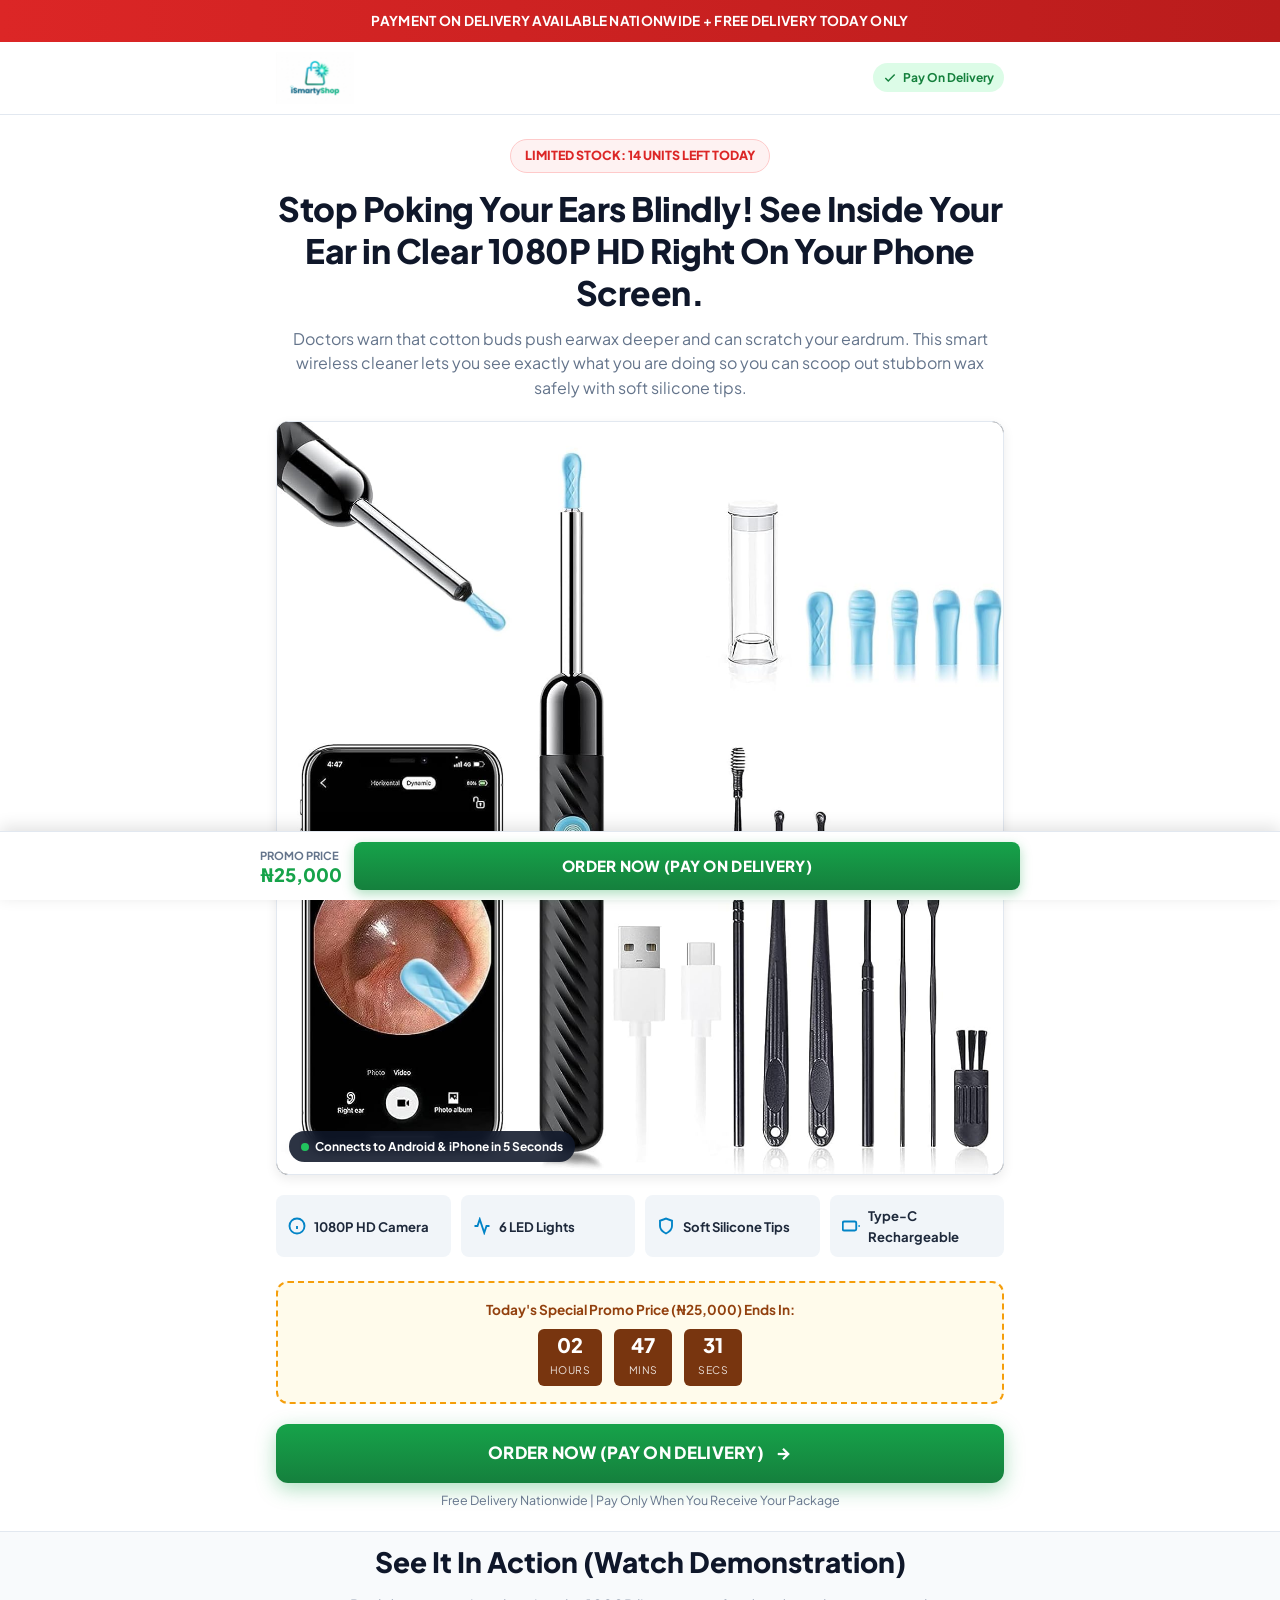
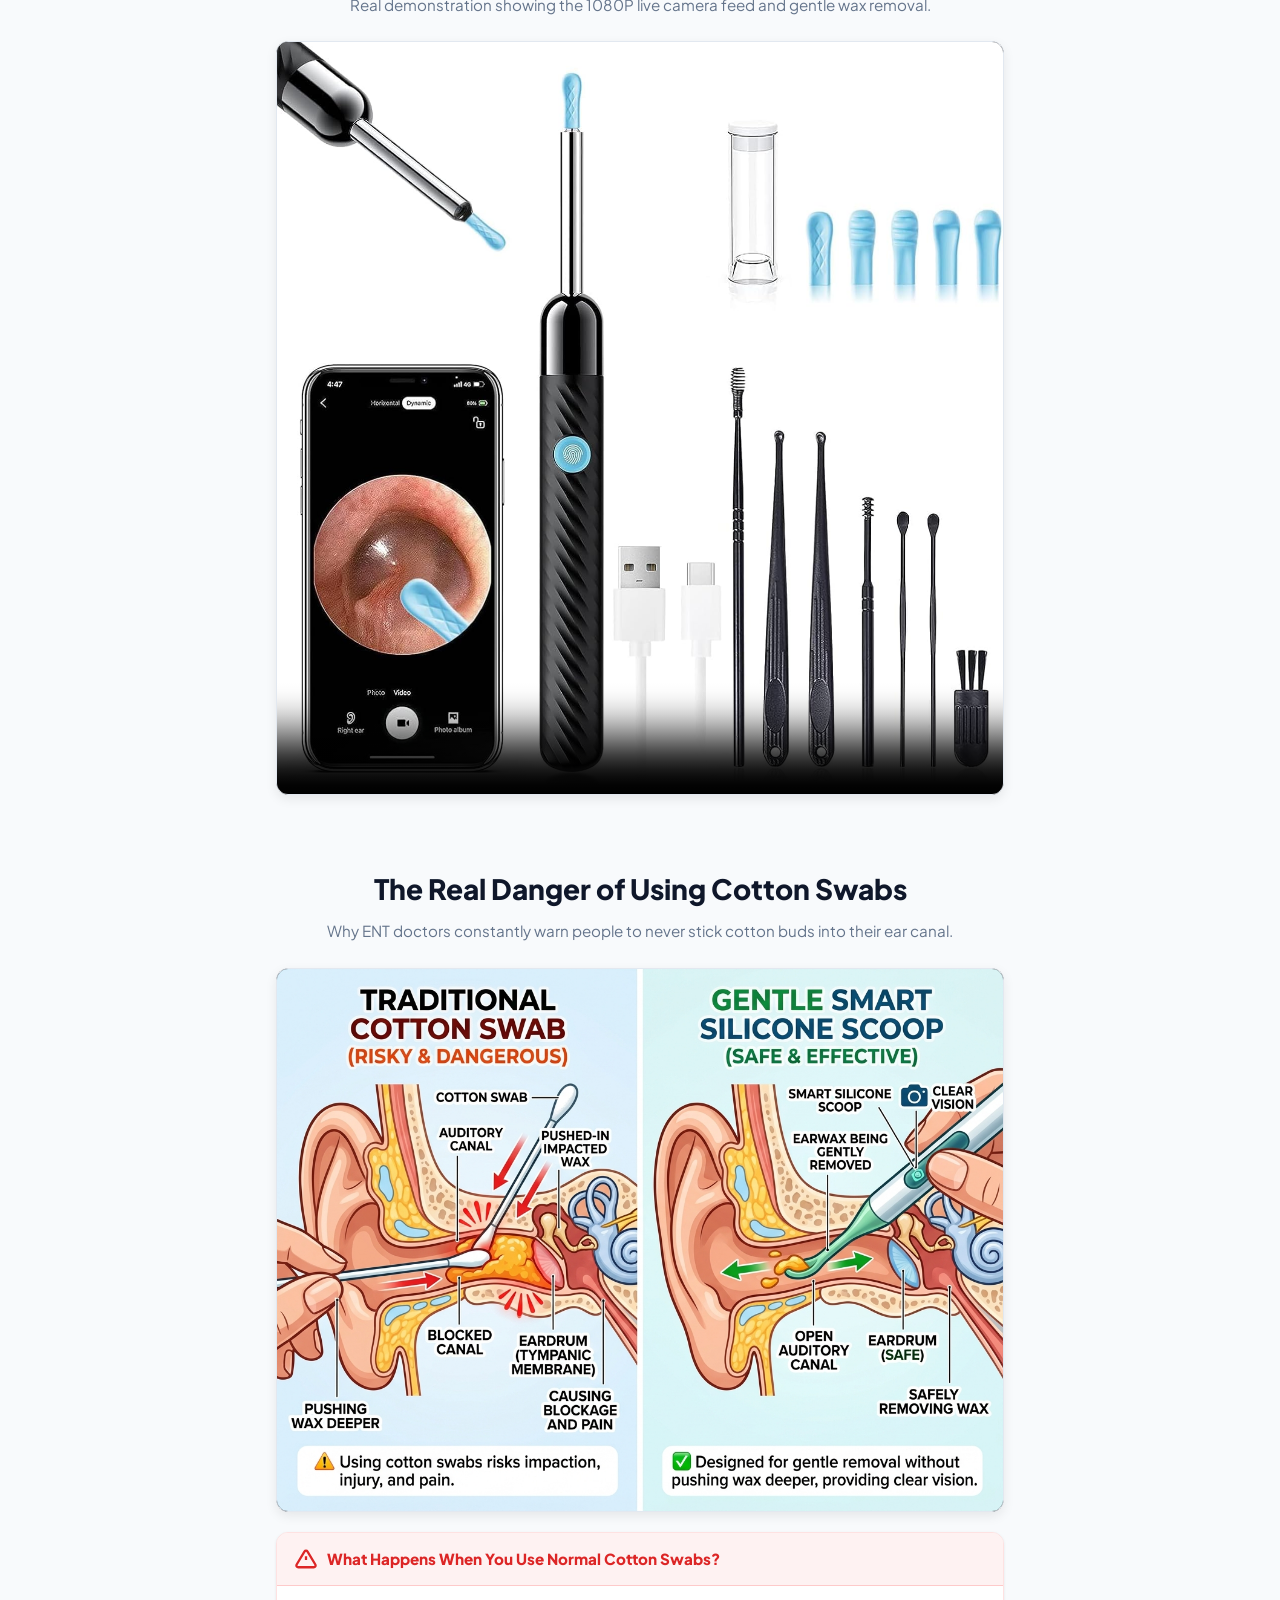
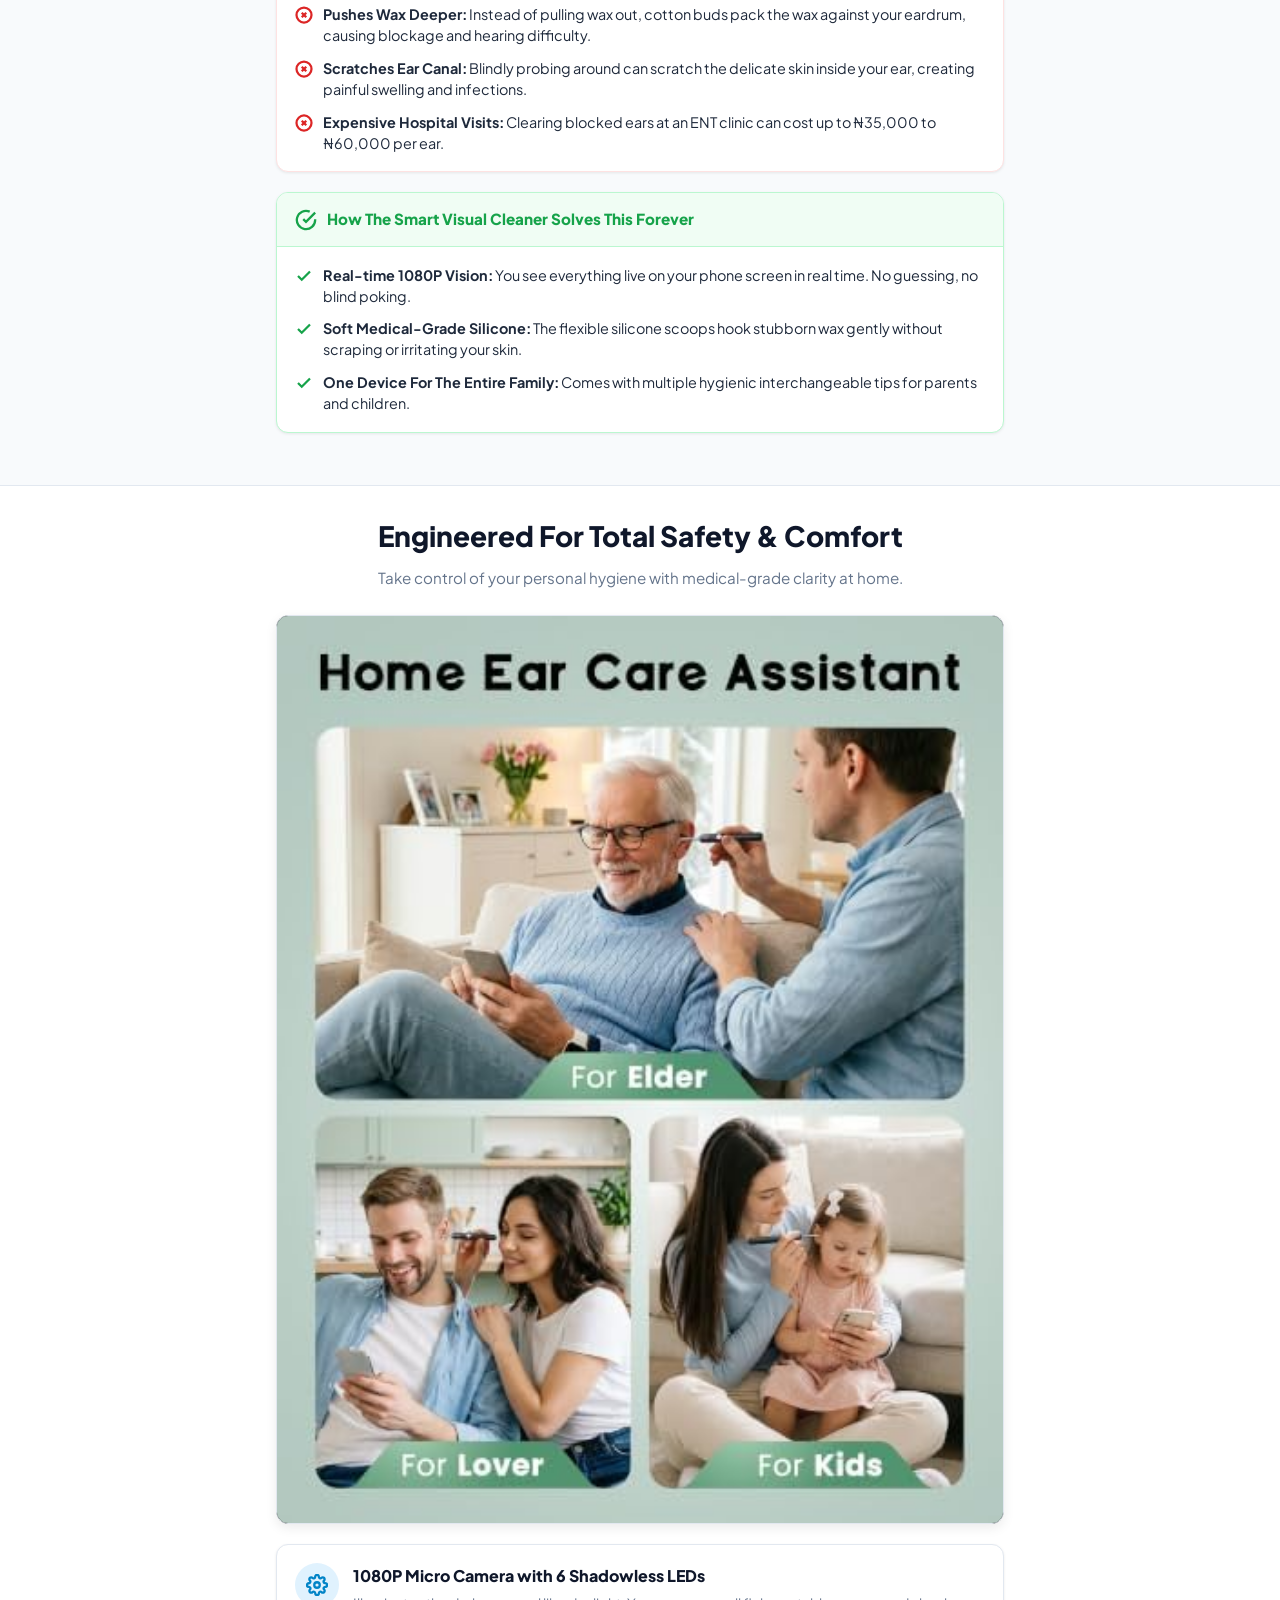
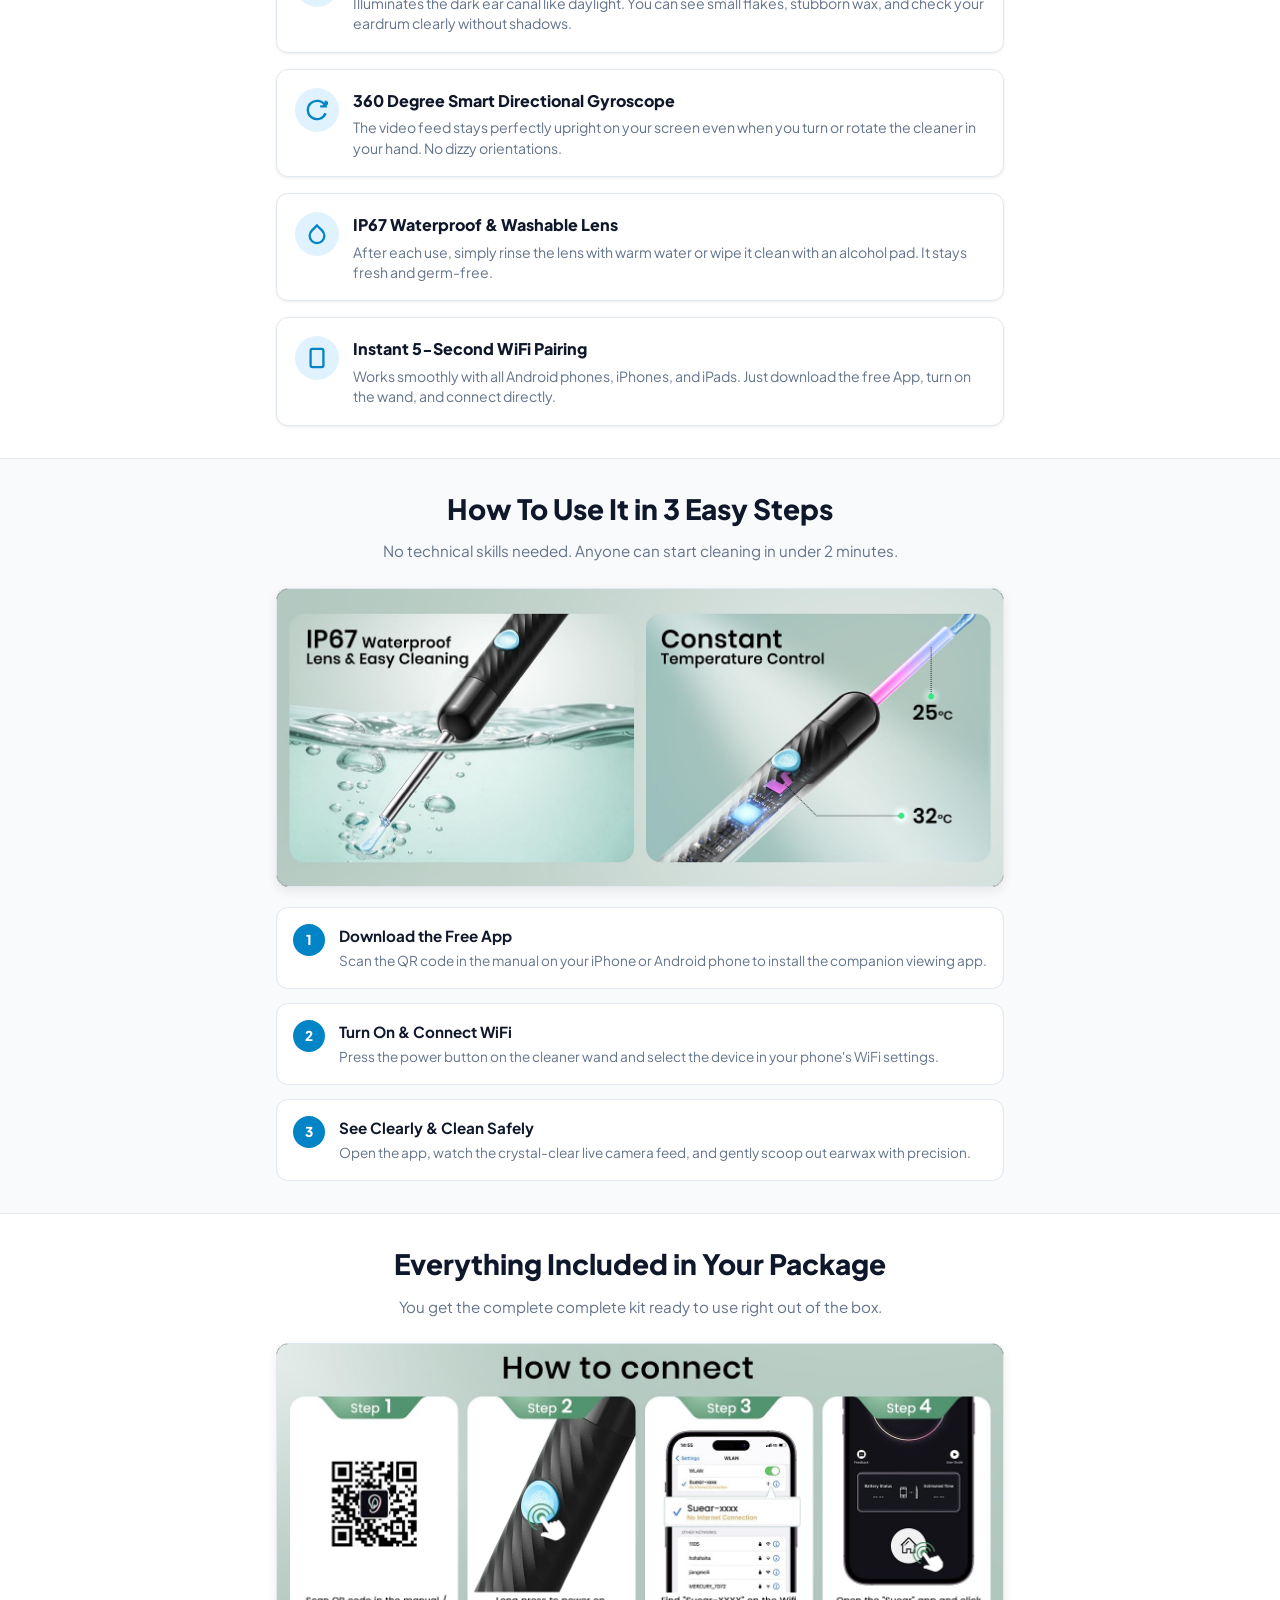
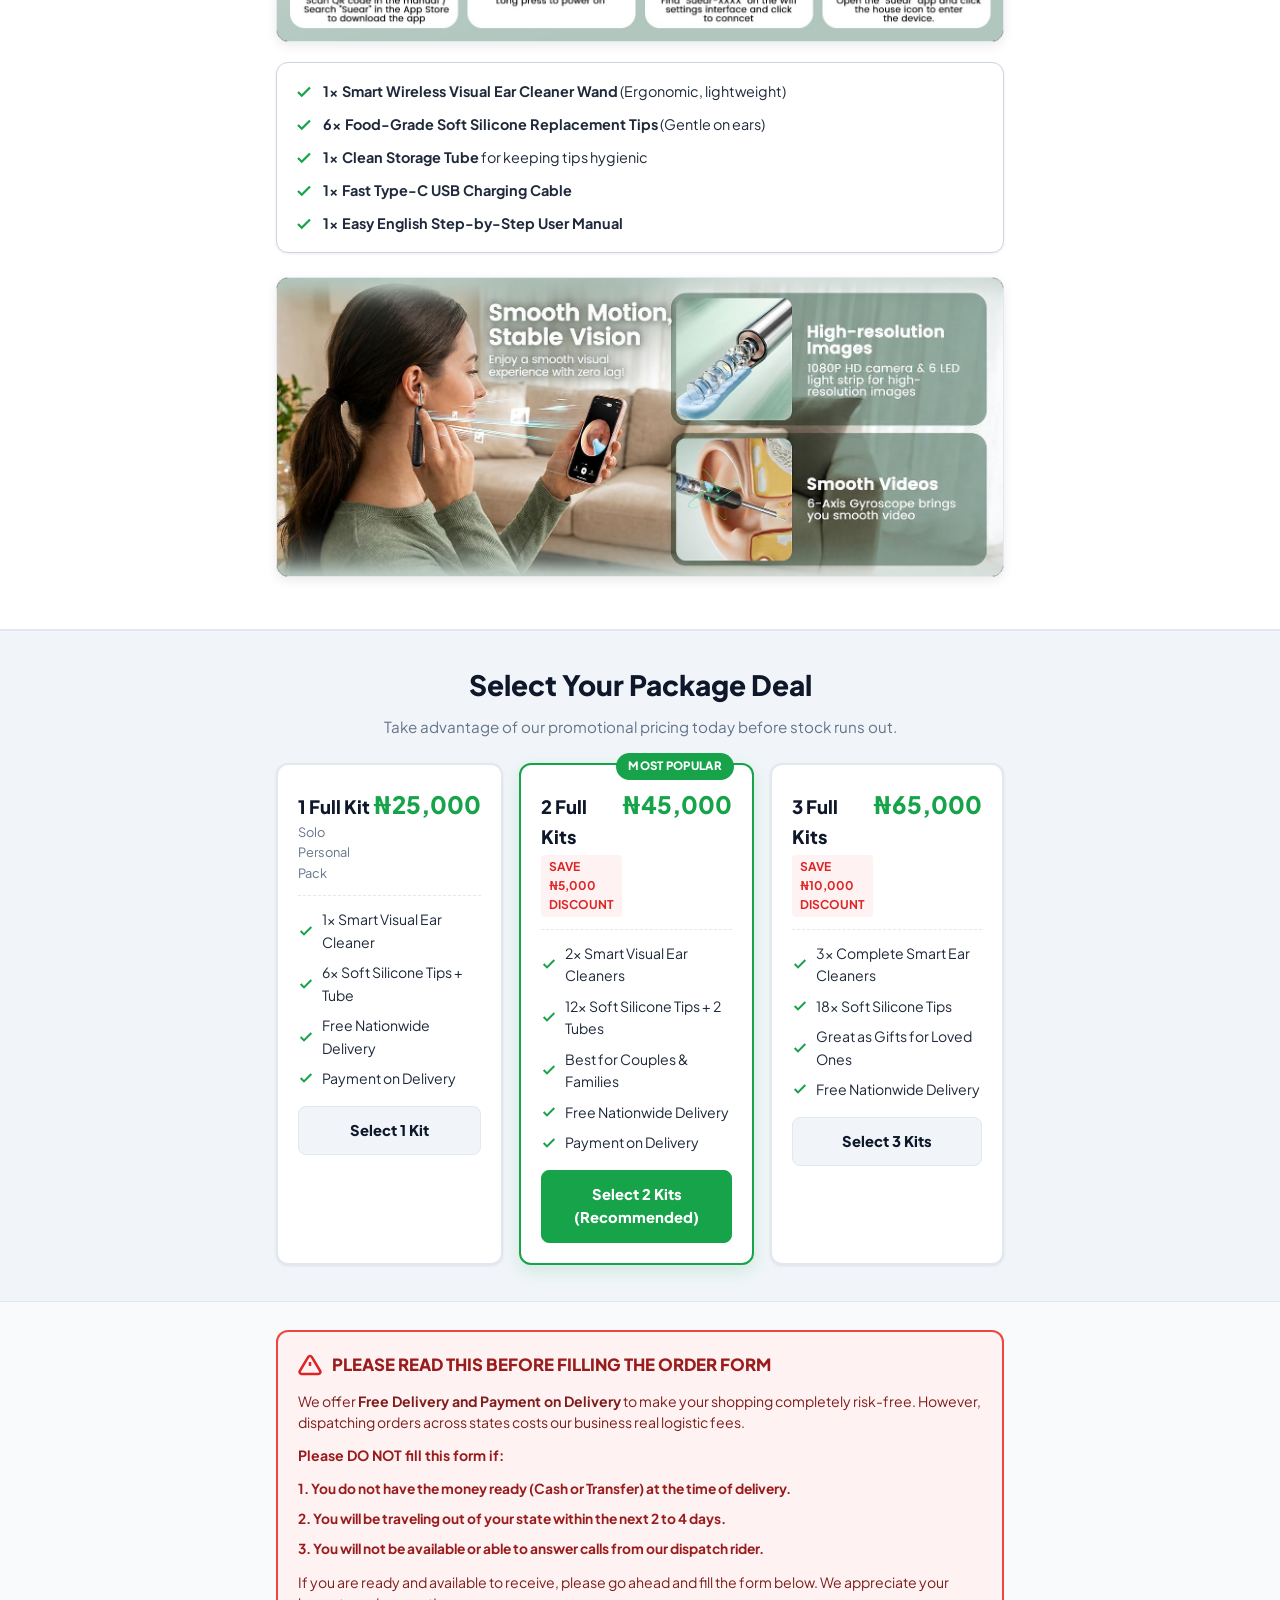
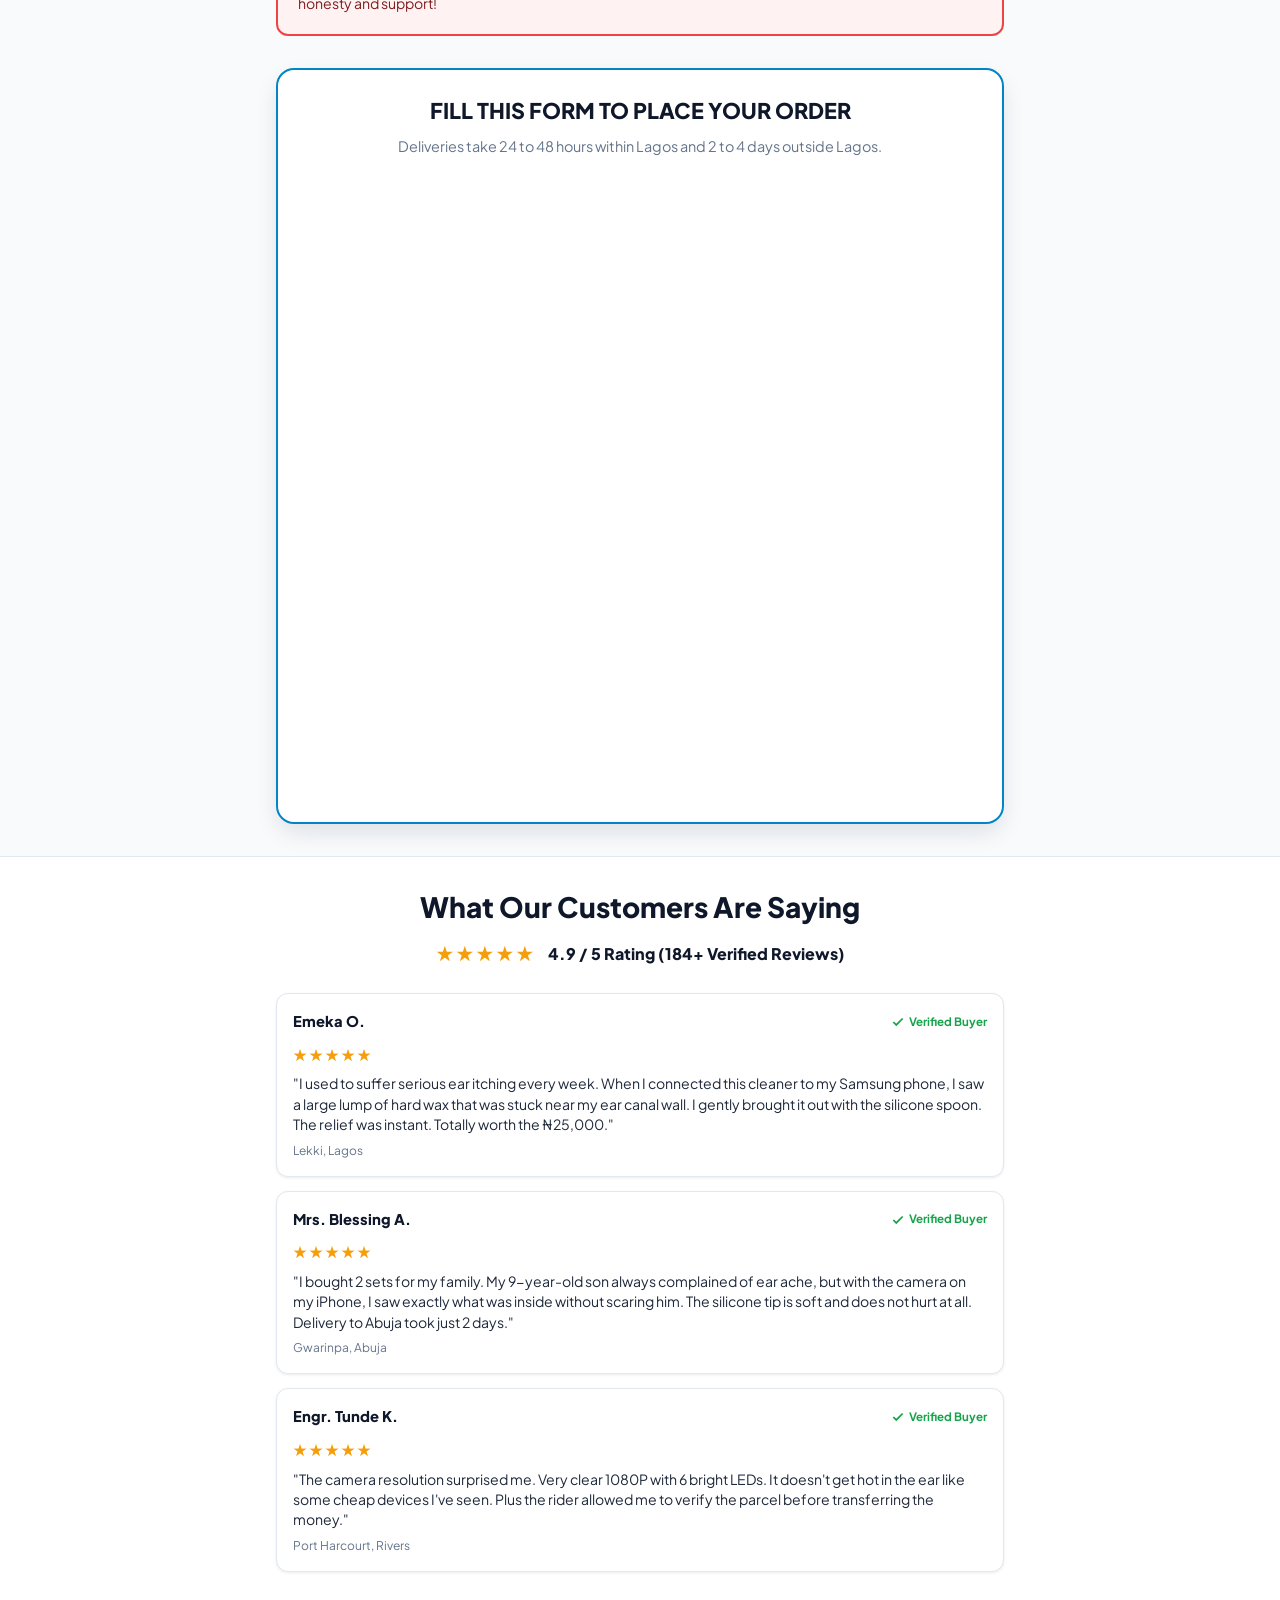
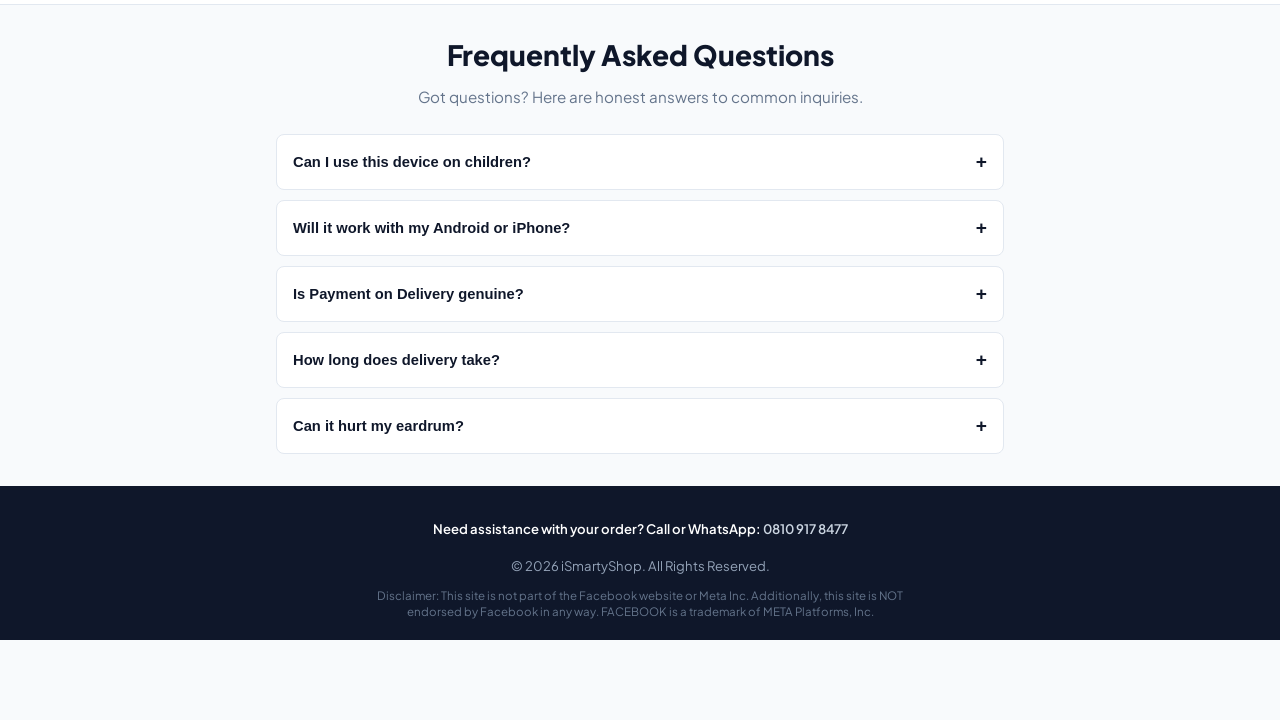
==== commit c0e89df4: "Integrate Amazon product gallery images and demonstration video" ====
--- a/ear-cleaner/index.html
+++ b/ear-cleaner/index.html
@@ -77,7 +77,7 @@
 
         <!-- Hero Visual Showcase -->
         <div class="media-card">
-          <img src="../assets/images/hero-product.jpg" alt="Smart visual ear cleaner connected to phone screen" width="760" height="570">
+          <img src="../assets/images/amazon_hero.jpg" alt="Smart visual ear cleaner connected to phone screen" width="760" height="570">
           <div class="media-tag">
             <span class="dot"></span>
             Connects to Android & iPhone in 5 Seconds
@@ -133,6 +133,27 @@
       </div>
     </section>
 
+    <!-- Video Demonstration Section -->
+    <section class="section" style="padding-top: 12px; padding-bottom: 24px;">
+      <div class="container">
+        <h2 class="section-title">See It In Action (Watch Demonstration)</h2>
+        <p class="section-subtitle">Real demonstration showing the 1080P live camera feed and gentle wax removal.</p>
+
+        <div class="media-card" style="position: relative; background: #000; border-radius: var(--radius-md); overflow: hidden;">
+          <video 
+            id="product-demo-video" 
+            controls 
+            playsinline 
+            preload="metadata" 
+            poster="../assets/images/amazon_hero.jpg"
+            style="width: 100%; height: auto; display: block;">
+            <source src="../assets/videos/ear_cleaner_demo.mp4" type="video/mp4">
+            Your browser does not support HTML5 video.
+          </video>
+        </div>
+      </div>
+    </section>
+
     <!-- Danger of Cotton Swabs (Problem Agitation) -->
     <section class="section">
       <div class="container">
@@ -201,7 +222,7 @@
         <p class="section-subtitle">Take control of your personal hygiene with medical-grade clarity at home.</p>
 
         <div class="media-card">
-          <img src="../assets/images/camera-lens.jpg" alt="Macro lens and 6 bright LED lights with soft silicone scoop" width="760" height="570">
+          <img src="../assets/images/amazon_features_lens.jpg" alt="Macro lens and 6 bright LED lights with soft silicone scoop" width="760" height="570">
         </div>
 
         <div class="feature-cards-grid">
@@ -257,6 +278,10 @@
         
         <h2 class="section-title">How To Use It in 3 Easy Steps</h2>
         <p class="section-subtitle">No technical skills needed. Anyone can start cleaning in under 2 minutes.</p>
+
+        <div class="media-card" style="margin-bottom: 20px;">
+          <img src="../assets/images/amazon_aplus_steps.jpg" alt="Easy connection steps to phone app" width="760" height="310">
+        </div>
 
         <div class="steps-container">
           <div class="step-row">
@@ -295,7 +320,7 @@
         <p class="section-subtitle">You get the complete complete kit ready to use right out of the box.</p>
 
         <div class="media-card">
-          <img src="../assets/images/package-kit.jpg" alt="Unboxing kit showing smart visual ear cleaner, silicone tips tube, and USB cable" width="760" height="570">
+          <img src="../assets/images/amazon_aplus_kit.jpg" alt="Complete kit package with ear cleaner, silicone tips, and charging cable" width="760" height="570">
         </div>
 
         <div class="danger-box" style="border-color: #cbd5e1;">
@@ -325,8 +350,14 @@
           </div>
         </div>
 
-      </div>
-    </section>
+        <!-- Safe For Whole Family Multi-use visual -->
+        <div class="media-card" style="margin-top: 24px;">
+          <img src="../assets/images/amazon_aplus_family.png" alt="Safe for the entire family and multiple hygiene uses" width="760" height="420">
+        </div>
+
+      </div>
+    </section>
+
 
     <!-- Pricing Packages Section -->
     <section class="pricing-section">
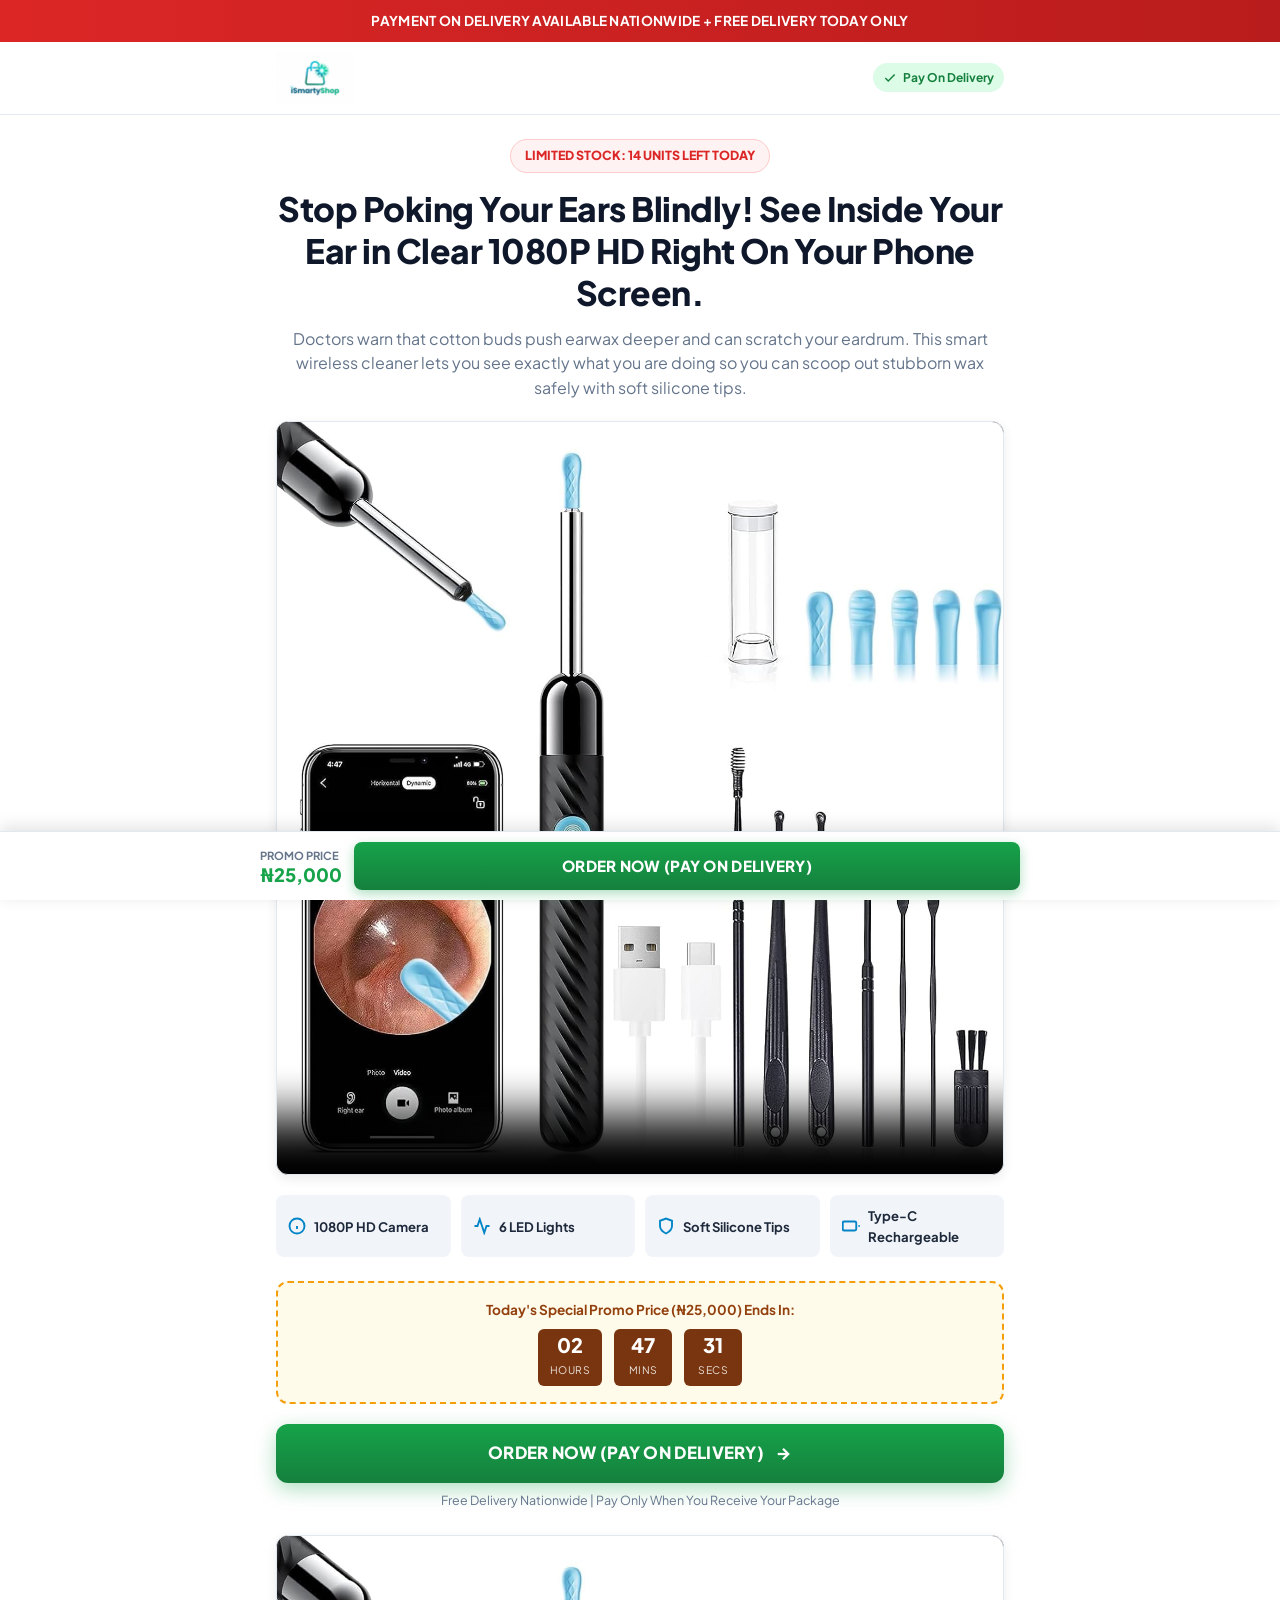
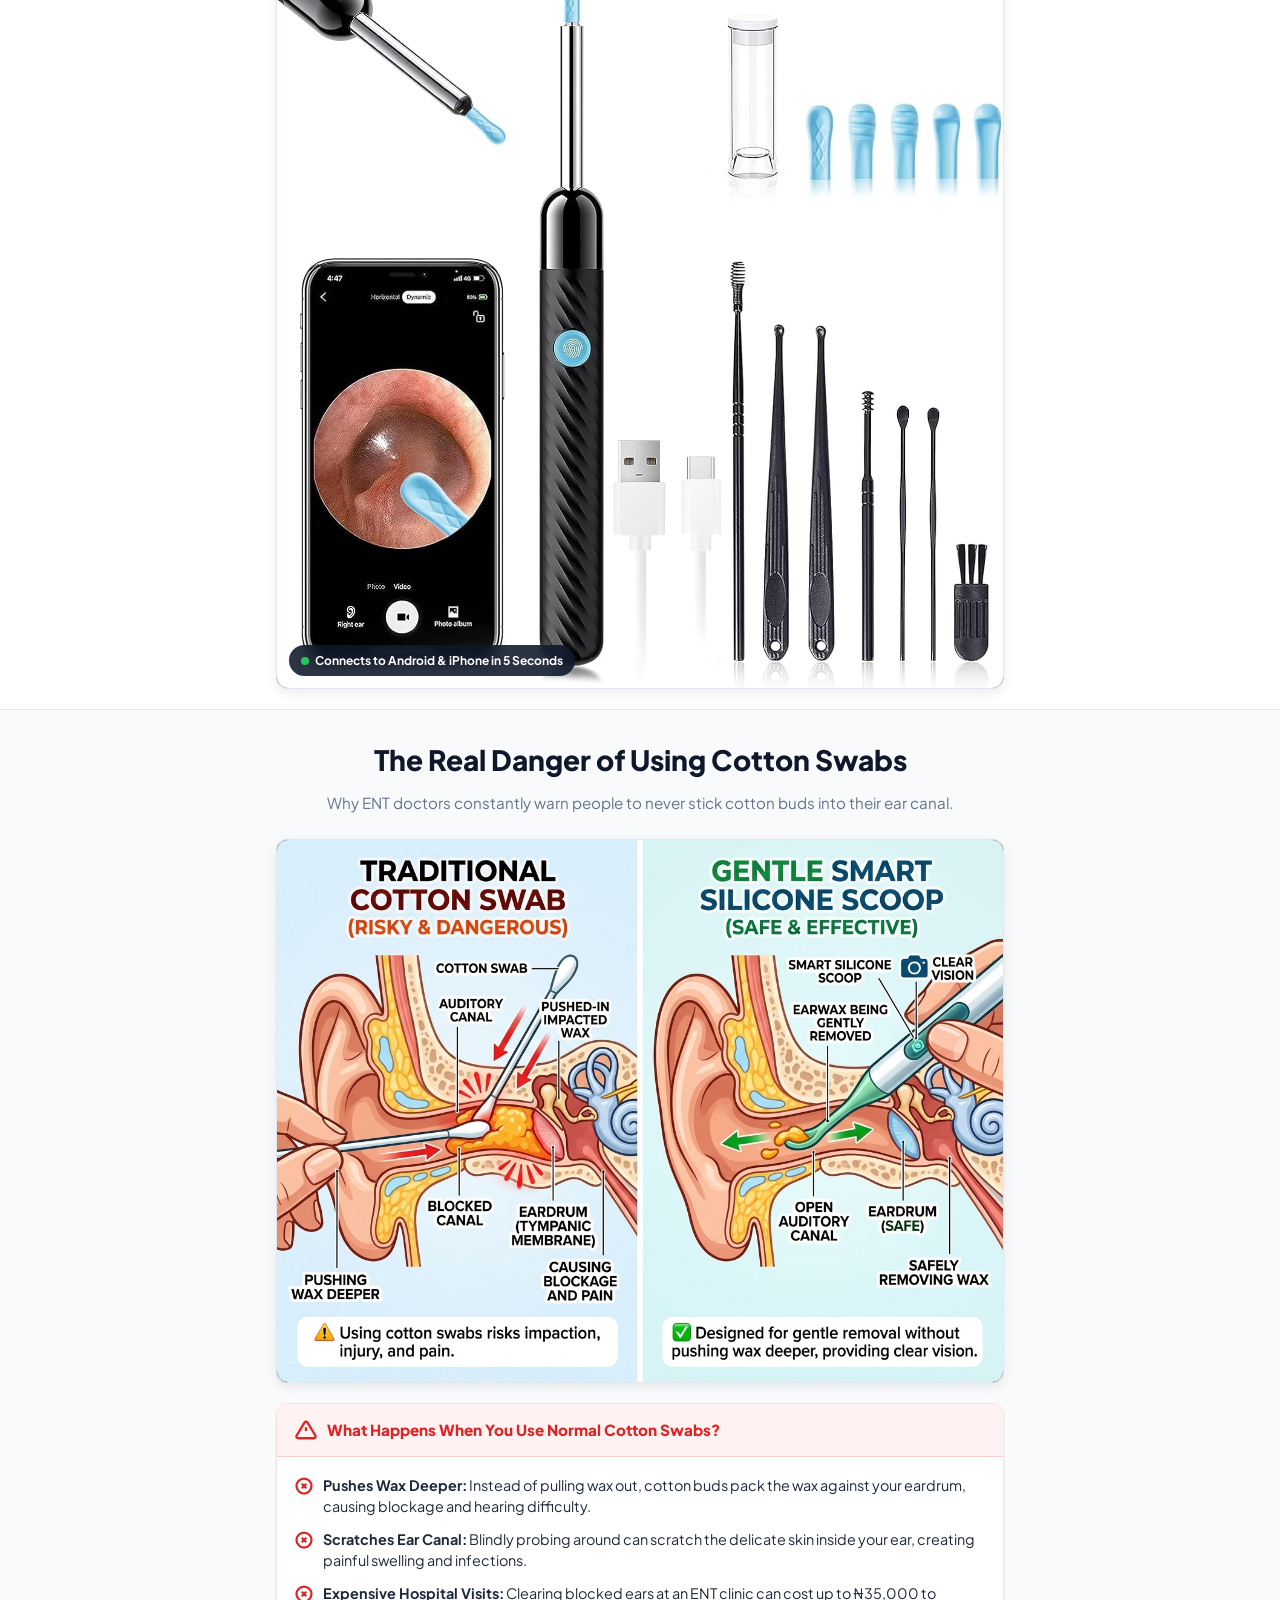
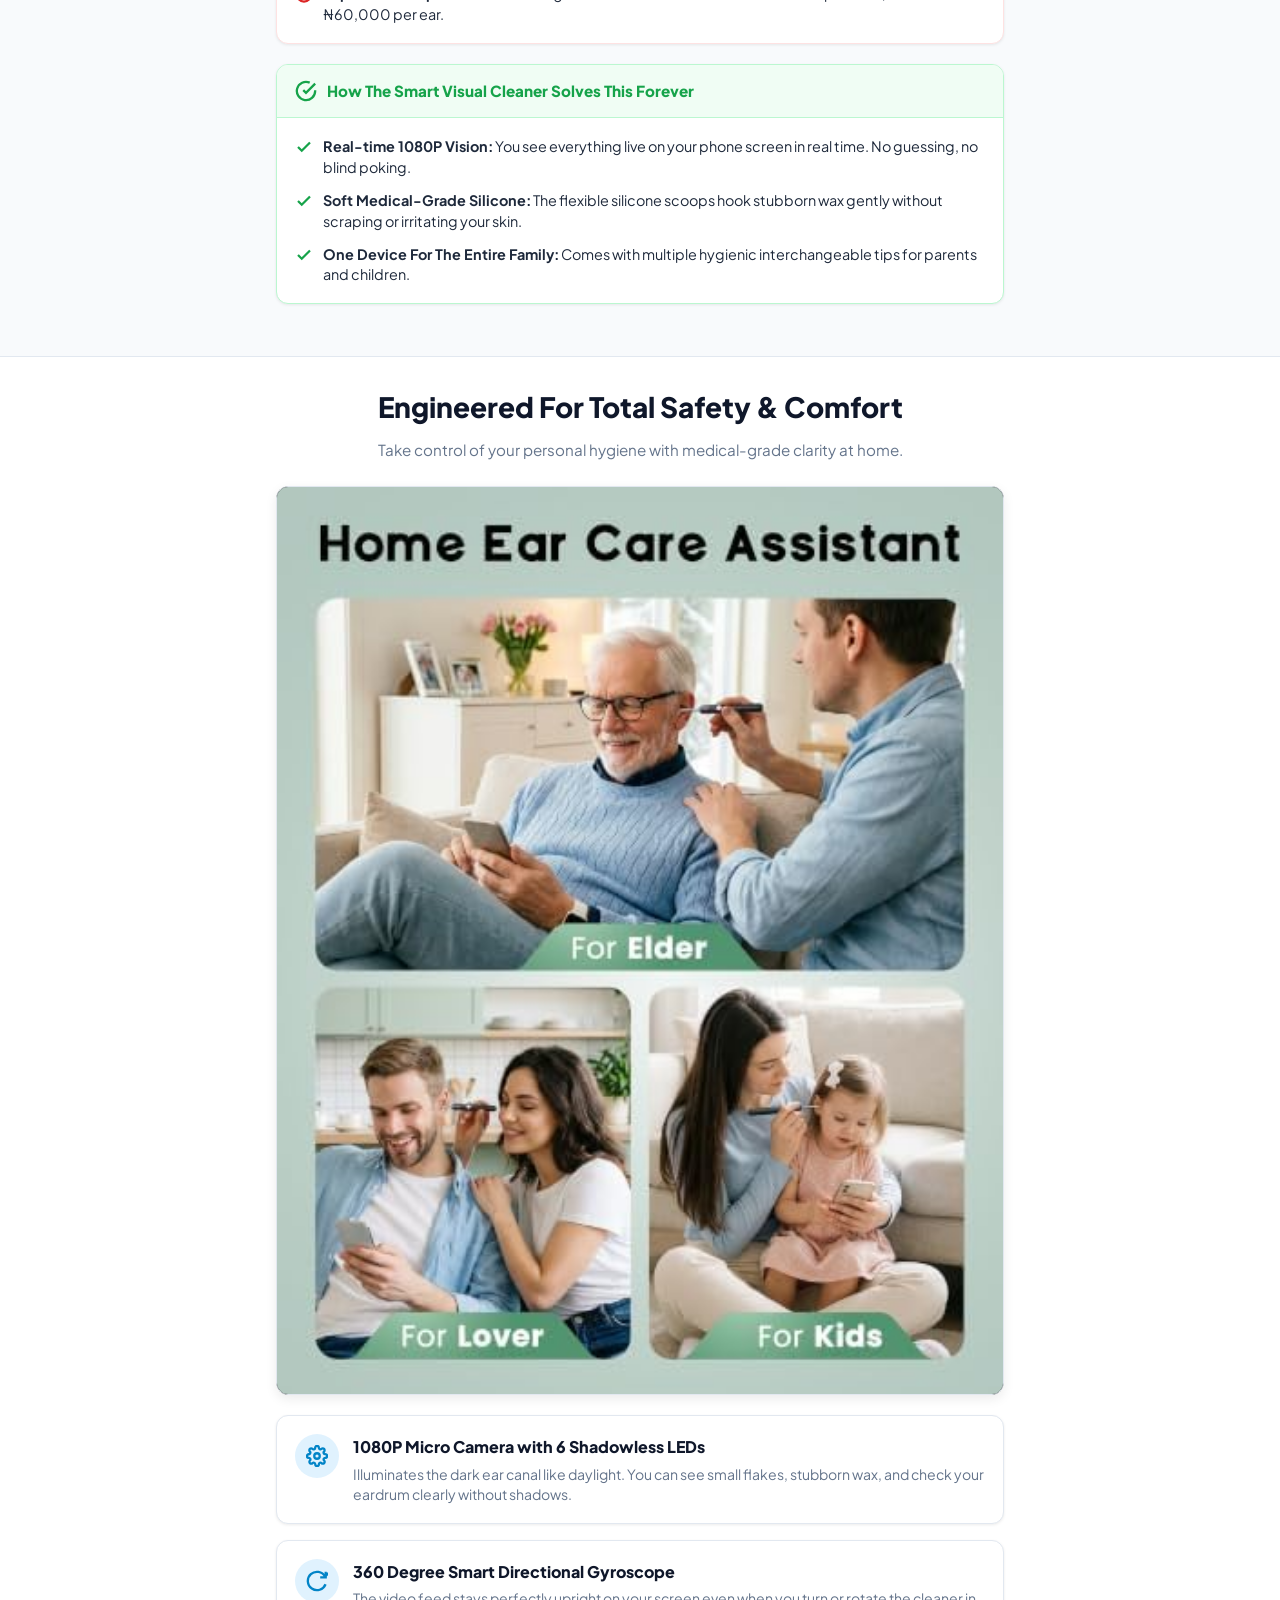
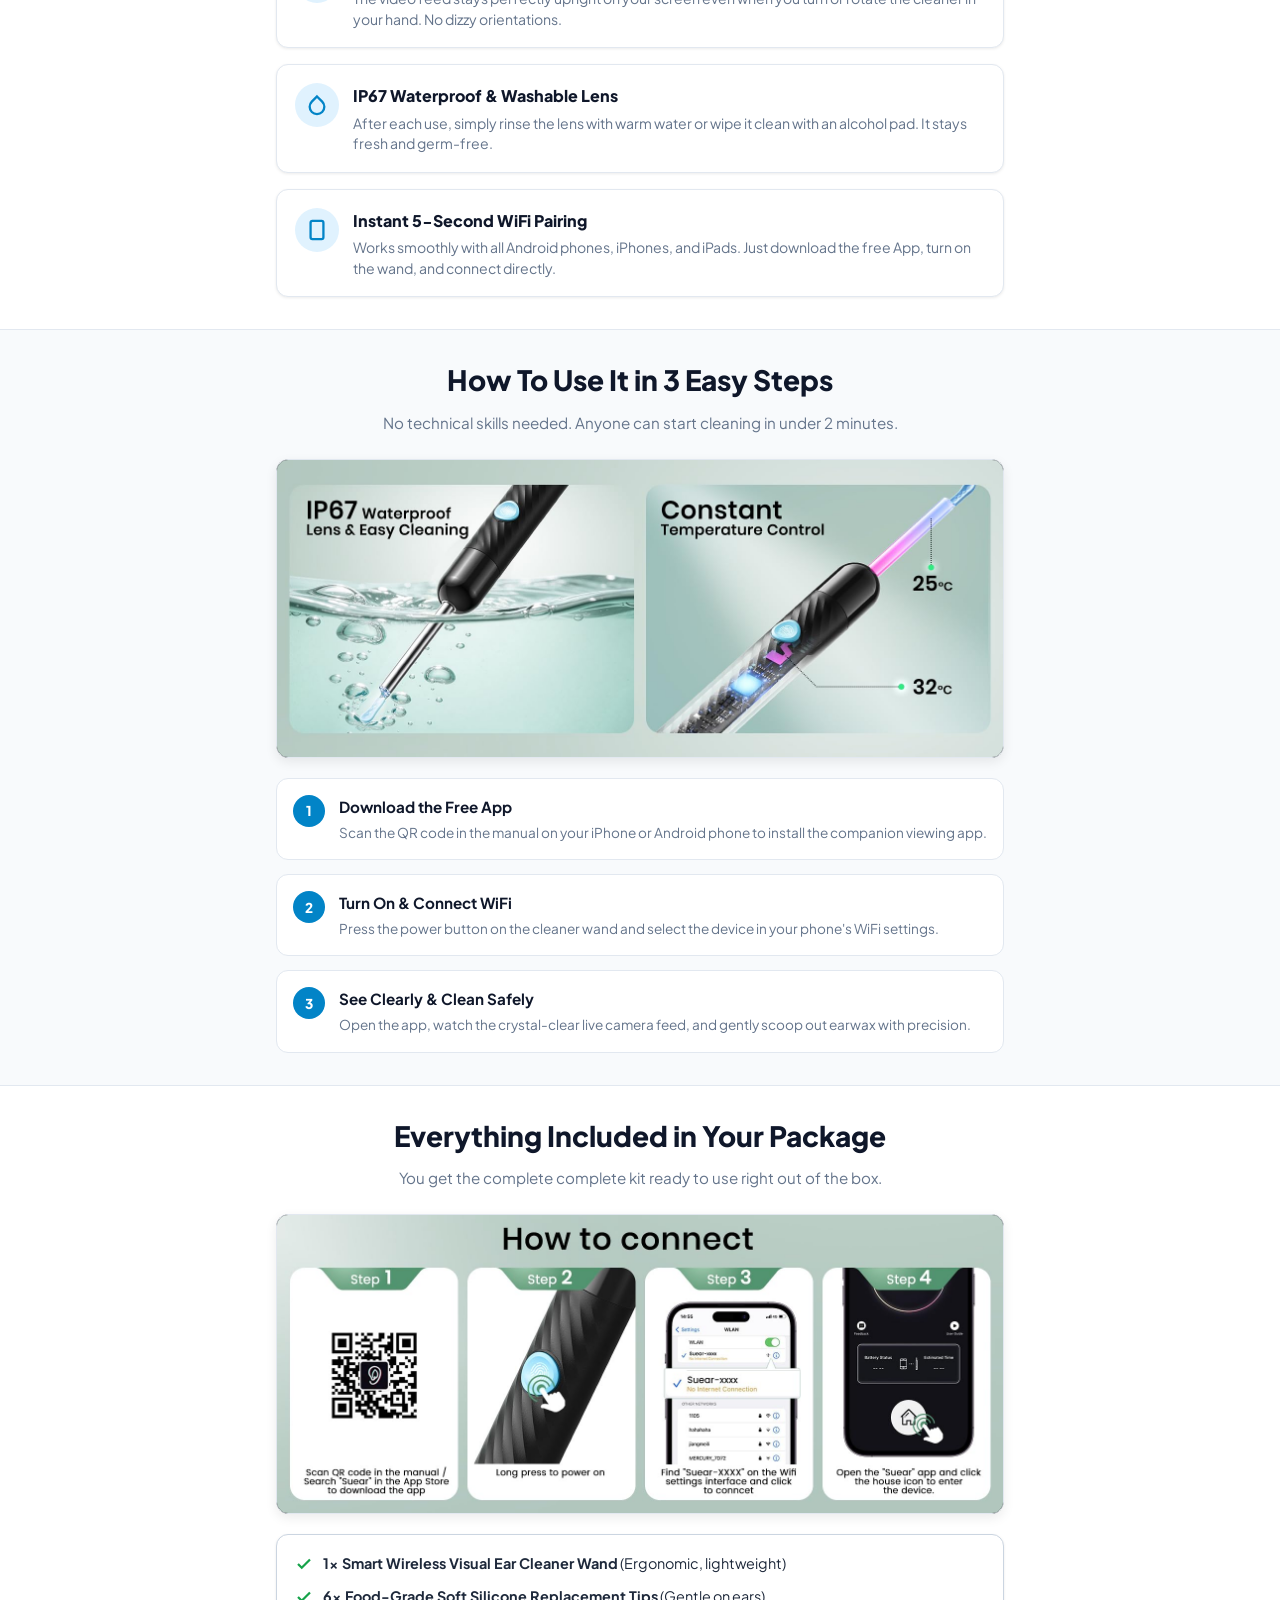
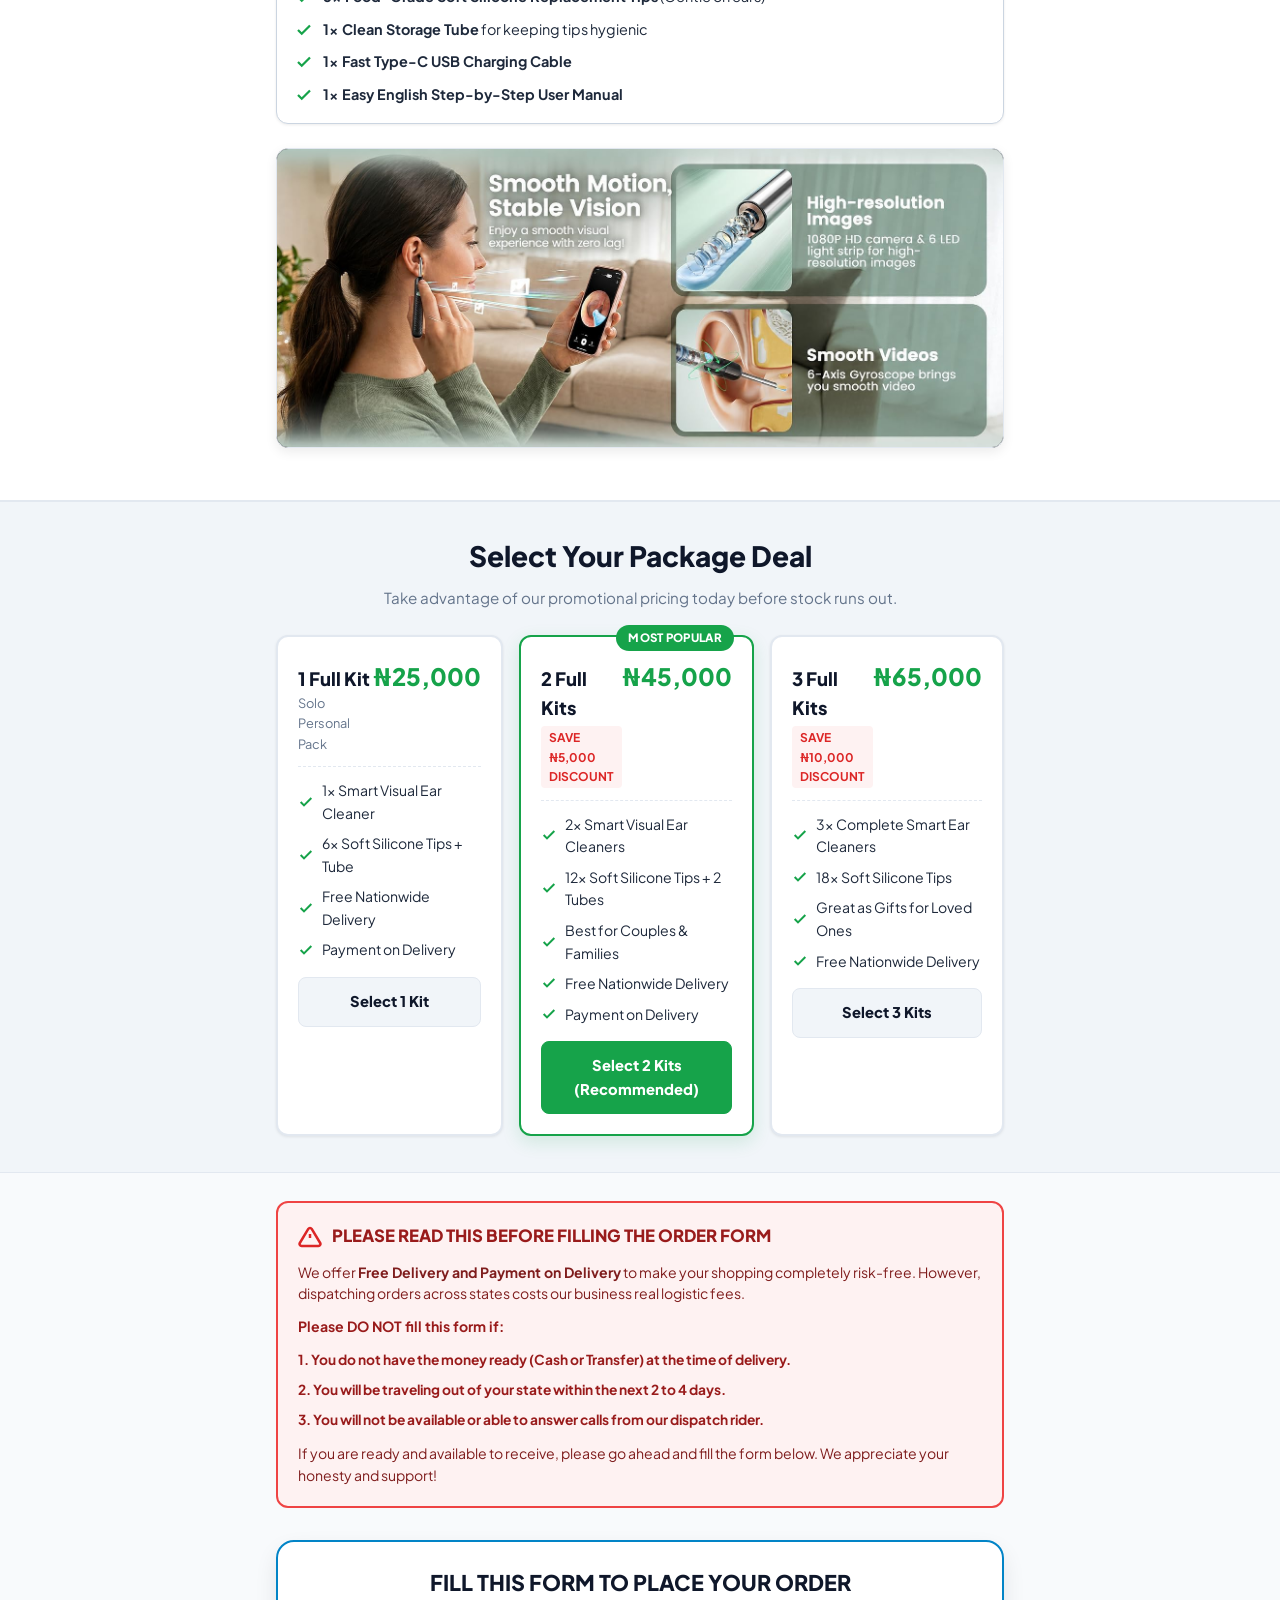
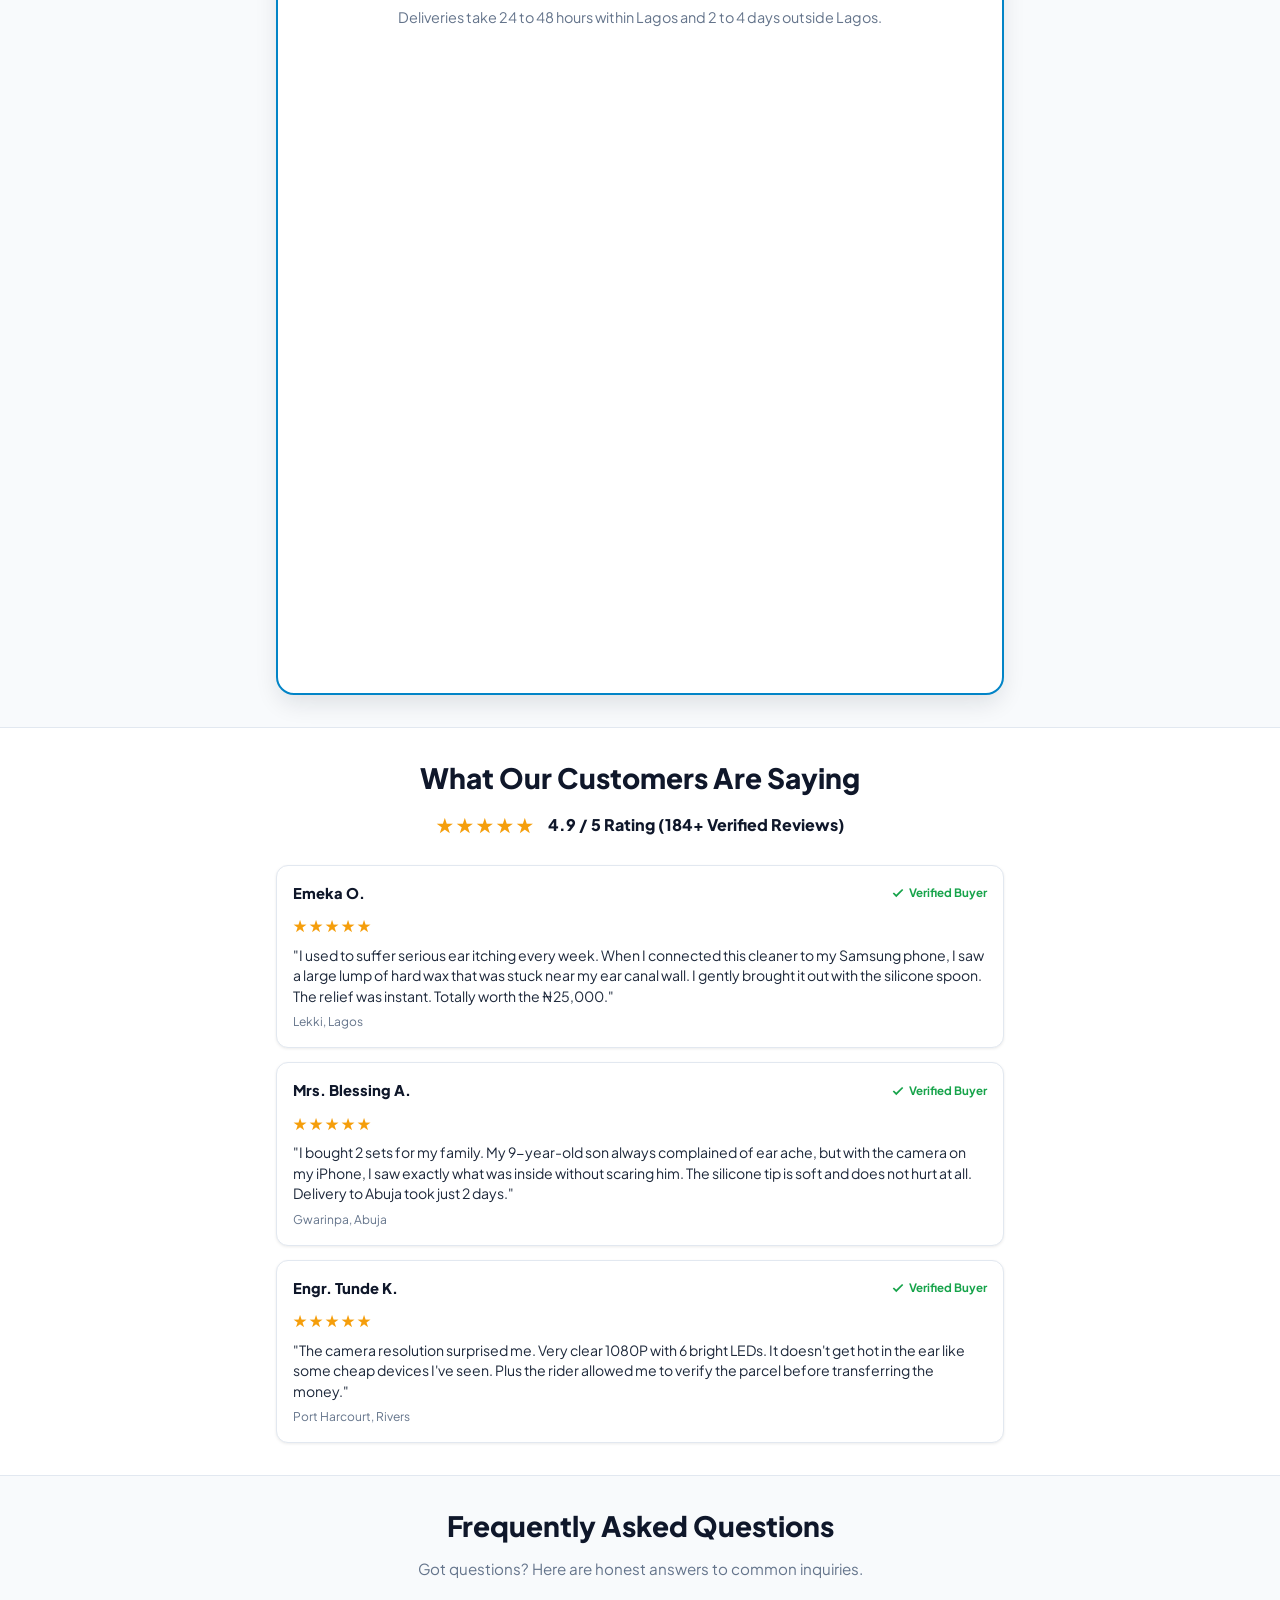
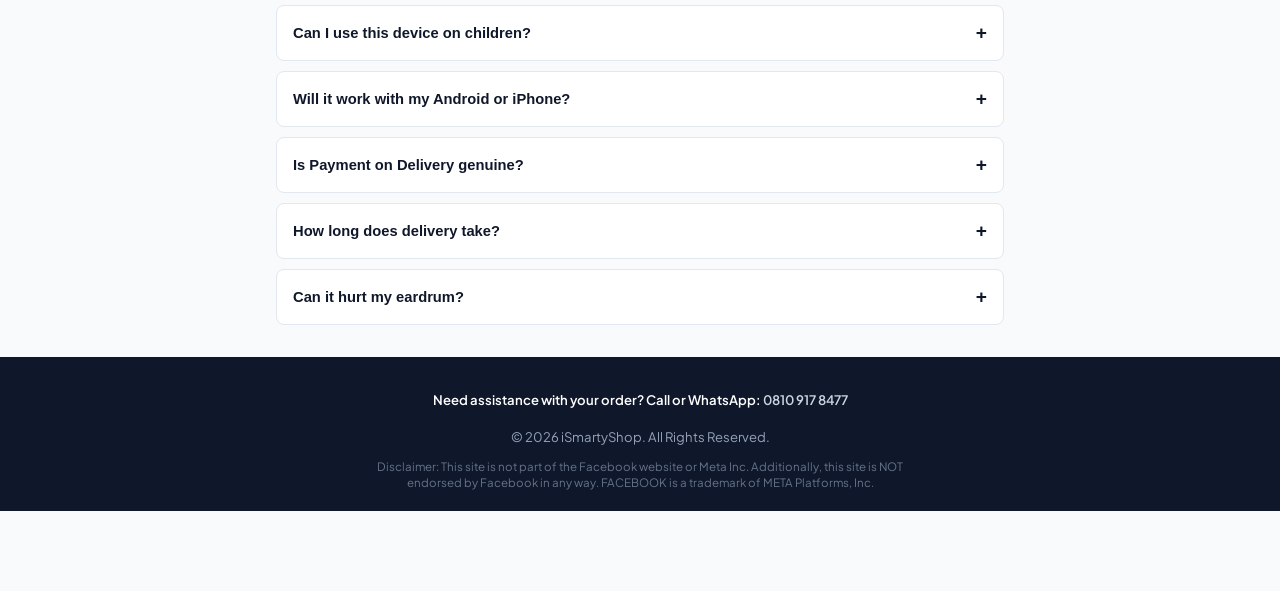
==== commit 38588e43: "Fix video encoding to faststart MP4 and place video in top hero position" ====
--- a/ear-cleaner/index.html
+++ b/ear-cleaner/index.html
@@ -75,73 +75,10 @@
           </p>
         </div>
 
-        <!-- Hero Visual Showcase -->
-        <div class="media-card">
-          <img src="../assets/images/amazon_hero.jpg" alt="Smart visual ear cleaner connected to phone screen" width="760" height="570">
-          <div class="media-tag">
-            <span class="dot"></span>
-            Connects to Android & iPhone in 5 Seconds
-          </div>
-        </div>
-
-        <!-- Quick Benefit Pills -->
-        <div class="benefit-pills">
-          <div class="benefit-pill-item">
-            <svg width="18" height="18" viewBox="0 0 24 24" fill="none" stroke="currentColor" stroke-width="2.5"><circle cx="12" cy="12" r="10"/><path d="M12 16v-4"/><path d="M12 8h.01"/></svg>
-            1080P HD Camera
-          </div>
-          <div class="benefit-pill-item">
-            <svg width="18" height="18" viewBox="0 0 24 24" fill="none" stroke="currentColor" stroke-width="2.5"><path d="M22 12h-4l-3 9L9 3l-3 9H2"/></svg>
-            6 LED Lights
-          </div>
-          <div class="benefit-pill-item">
-            <svg width="18" height="18" viewBox="0 0 24 24" fill="none" stroke="currentColor" stroke-width="2.5"><path d="M12 22s8-4 8-10V5l-8-3-8 3v7c0 6 8 10 8 10z"/></svg>
-            Soft Silicone Tips
-          </div>
-          <div class="benefit-pill-item">
-            <svg width="18" height="18" viewBox="0 0 24 24" fill="none" stroke="currentColor" stroke-width="2.5"><rect x="1" y="6" width="18" height="12" rx="2"/><path d="M23 13v-2"/></svg>
-            Type-C Rechargeable
-          </div>
-        </div>
-
-        <!-- Urgency Countdown Box -->
-        <div class="urgency-countdown-box">
-          <p>Today's Special Promo Price (₦25,000) Ends In:</p>
-          <div class="countdown-timer">
-            <div class="timer-slot">
-              <span class="num" id="timer-hours">02</span>
-              <span class="label">Hours</span>
-            </div>
-            <div class="timer-slot">
-              <span class="num" id="timer-mins">47</span>
-              <span class="label">Mins</span>
-            </div>
-            <div class="timer-slot">
-              <span class="num" id="timer-secs">35</span>
-              <span class="label">Secs</span>
-            </div>
-          </div>
-        </div>
-
-        <!-- First Action Button -->
-        <a href="#order-form" class="btn-cta">
-          ORDER NOW (PAY ON DELIVERY)
-          <svg width="18" height="18" viewBox="0 0 24 24" fill="none" stroke="currentColor" stroke-width="3"><path d="M5 12h14"/><path d="M12 5l7 7-7 7"/></svg>
-        </a>
-        <p class="btn-cta-subtext">Free Delivery Nationwide | Pay Only When You Receive Your Package</p>
-
-      </div>
-    </section>
-
-    <!-- Video Demonstration Section -->
-    <section class="section" style="padding-top: 12px; padding-bottom: 24px;">
-      <div class="container">
-        <h2 class="section-title">See It In Action (Watch Demonstration)</h2>
-        <p class="section-subtitle">Real demonstration showing the 1080P live camera feed and gentle wax removal.</p>
-
+        <!-- Hero Video Showcase (Top Position) -->
         <div class="media-card" style="position: relative; background: #000; border-radius: var(--radius-md); overflow: hidden;">
           <video 
-            id="product-demo-video" 
+            id="hero-product-video" 
             controls 
             playsinline 
             preload="metadata" 
@@ -151,6 +88,62 @@
             Your browser does not support HTML5 video.
           </video>
         </div>
+
+        <!-- Quick Benefit Pills -->
+        <div class="benefit-pills">
+          <div class="benefit-pill-item">
+            <svg width="18" height="18" viewBox="0 0 24 24" fill="none" stroke="currentColor" stroke-width="2.5"><circle cx="12" cy="12" r="10"/><path d="M12 16v-4"/><path d="M12 8h.01"/></svg>
+            1080P HD Camera
+          </div>
+          <div class="benefit-pill-item">
+            <svg width="18" height="18" viewBox="0 0 24 24" fill="none" stroke="currentColor" stroke-width="2.5"><path d="M22 12h-4l-3 9L9 3l-3 9H2"/></svg>
+            6 LED Lights
+          </div>
+          <div class="benefit-pill-item">
+            <svg width="18" height="18" viewBox="0 0 24 24" fill="none" stroke="currentColor" stroke-width="2.5"><path d="M12 22s8-4 8-10V5l-8-3-8 3v7c0 6 8 10 8 10z"/></svg>
+            Soft Silicone Tips
+          </div>
+          <div class="benefit-pill-item">
+            <svg width="18" height="18" viewBox="0 0 24 24" fill="none" stroke="currentColor" stroke-width="2.5"><rect x="1" y="6" width="18" height="12" rx="2"/><path d="M23 13v-2"/></svg>
+            Type-C Rechargeable
+          </div>
+        </div>
+
+        <!-- Urgency Countdown Box -->
+        <div class="urgency-countdown-box">
+          <p>Today's Special Promo Price (₦25,000) Ends In:</p>
+          <div class="countdown-timer">
+            <div class="timer-slot">
+              <span class="num" id="timer-hours">02</span>
+              <span class="label">Hours</span>
+            </div>
+            <div class="timer-slot">
+              <span class="num" id="timer-mins">47</span>
+              <span class="label">Mins</span>
+            </div>
+            <div class="timer-slot">
+              <span class="num" id="timer-secs">35</span>
+              <span class="label">Secs</span>
+            </div>
+          </div>
+        </div>
+
+        <!-- First Action Button -->
+        <a href="#order-form" class="btn-cta">
+          ORDER NOW (PAY ON DELIVERY)
+          <svg width="18" height="18" viewBox="0 0 24 24" fill="none" stroke="currentColor" stroke-width="3"><path d="M5 12h14"/><path d="M12 5l7 7-7 7"/></svg>
+        </a>
+        <p class="btn-cta-subtext">Free Delivery Nationwide | Pay Only When You Receive Your Package</p>
+
+        <!-- Product Image Showcase -->
+        <div class="media-card" style="margin-top: 24px; margin-bottom: 0;">
+          <img src="../assets/images/amazon_hero.jpg" alt="Smart visual ear cleaner connected to phone screen" width="760" height="570">
+          <div class="media-tag">
+            <span class="dot"></span>
+            Connects to Android & iPhone in 5 Seconds
+          </div>
+        </div>
+
       </div>
     </section>
 
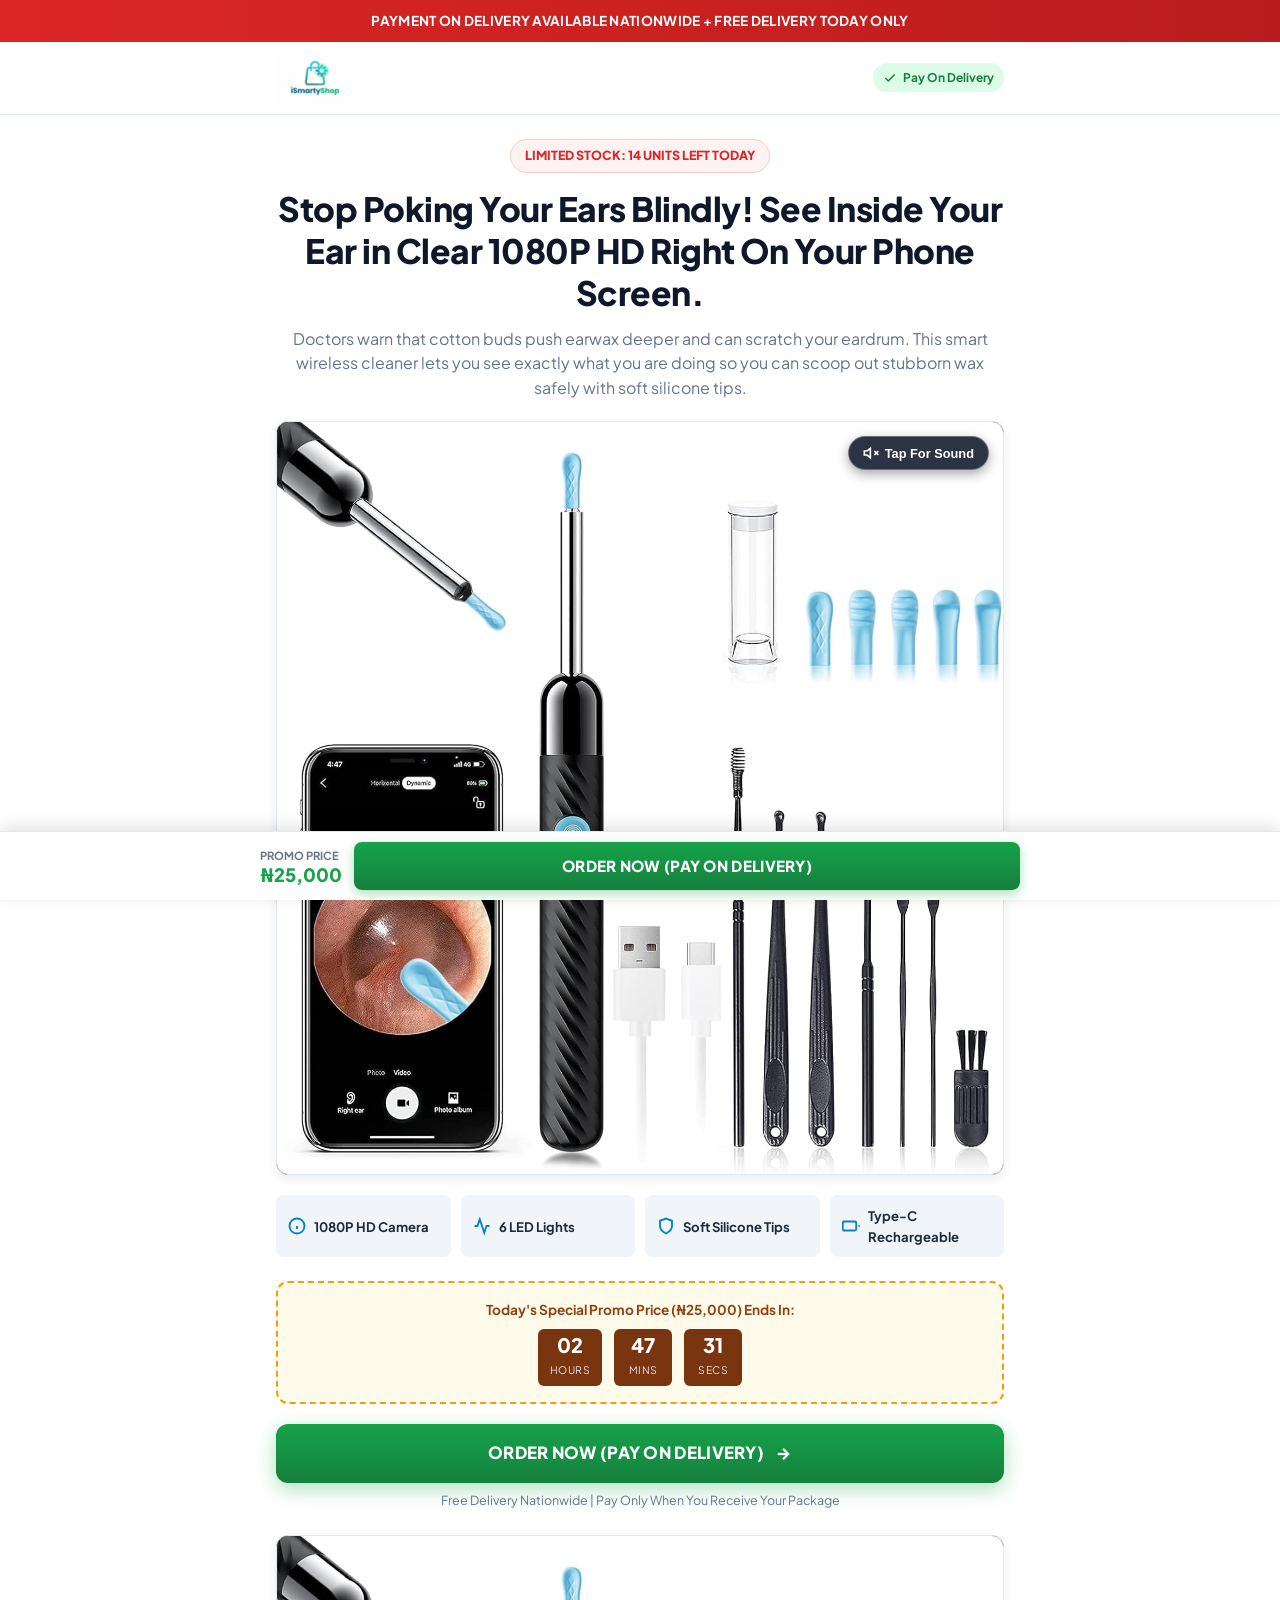
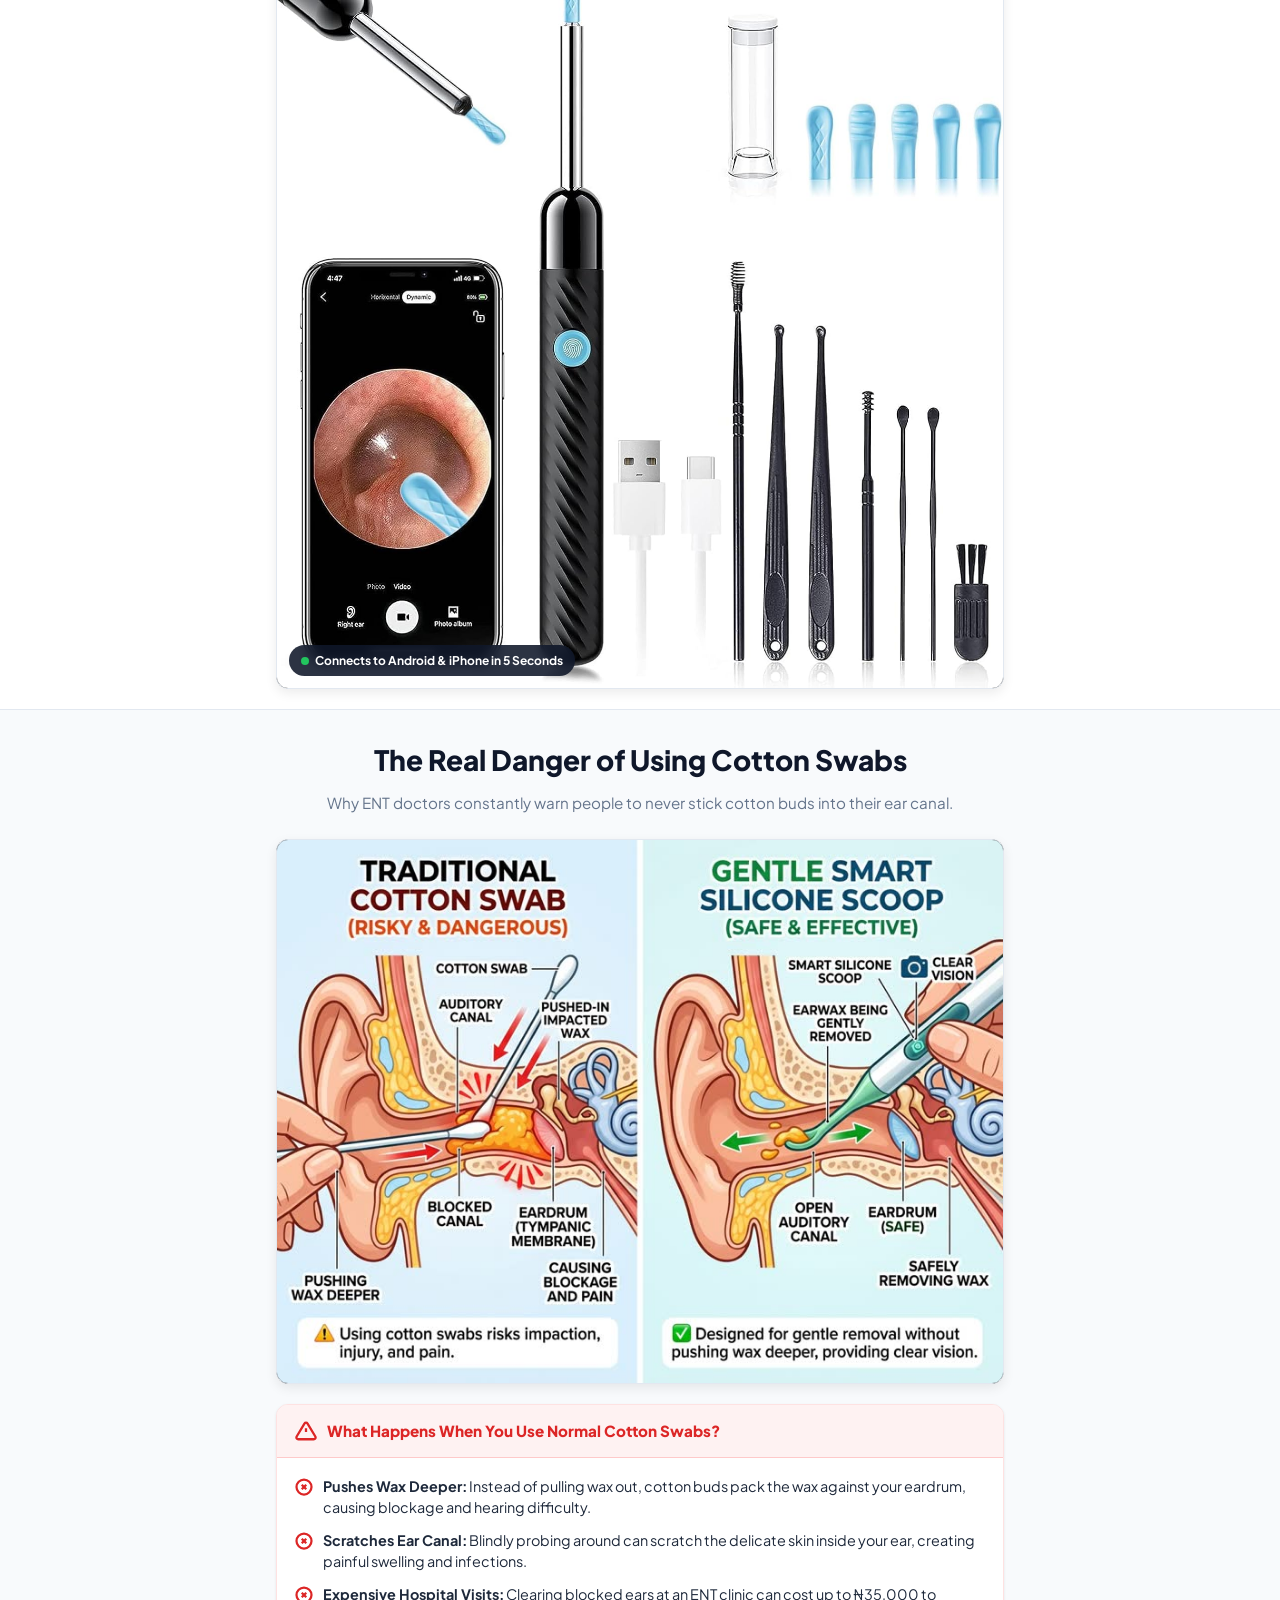
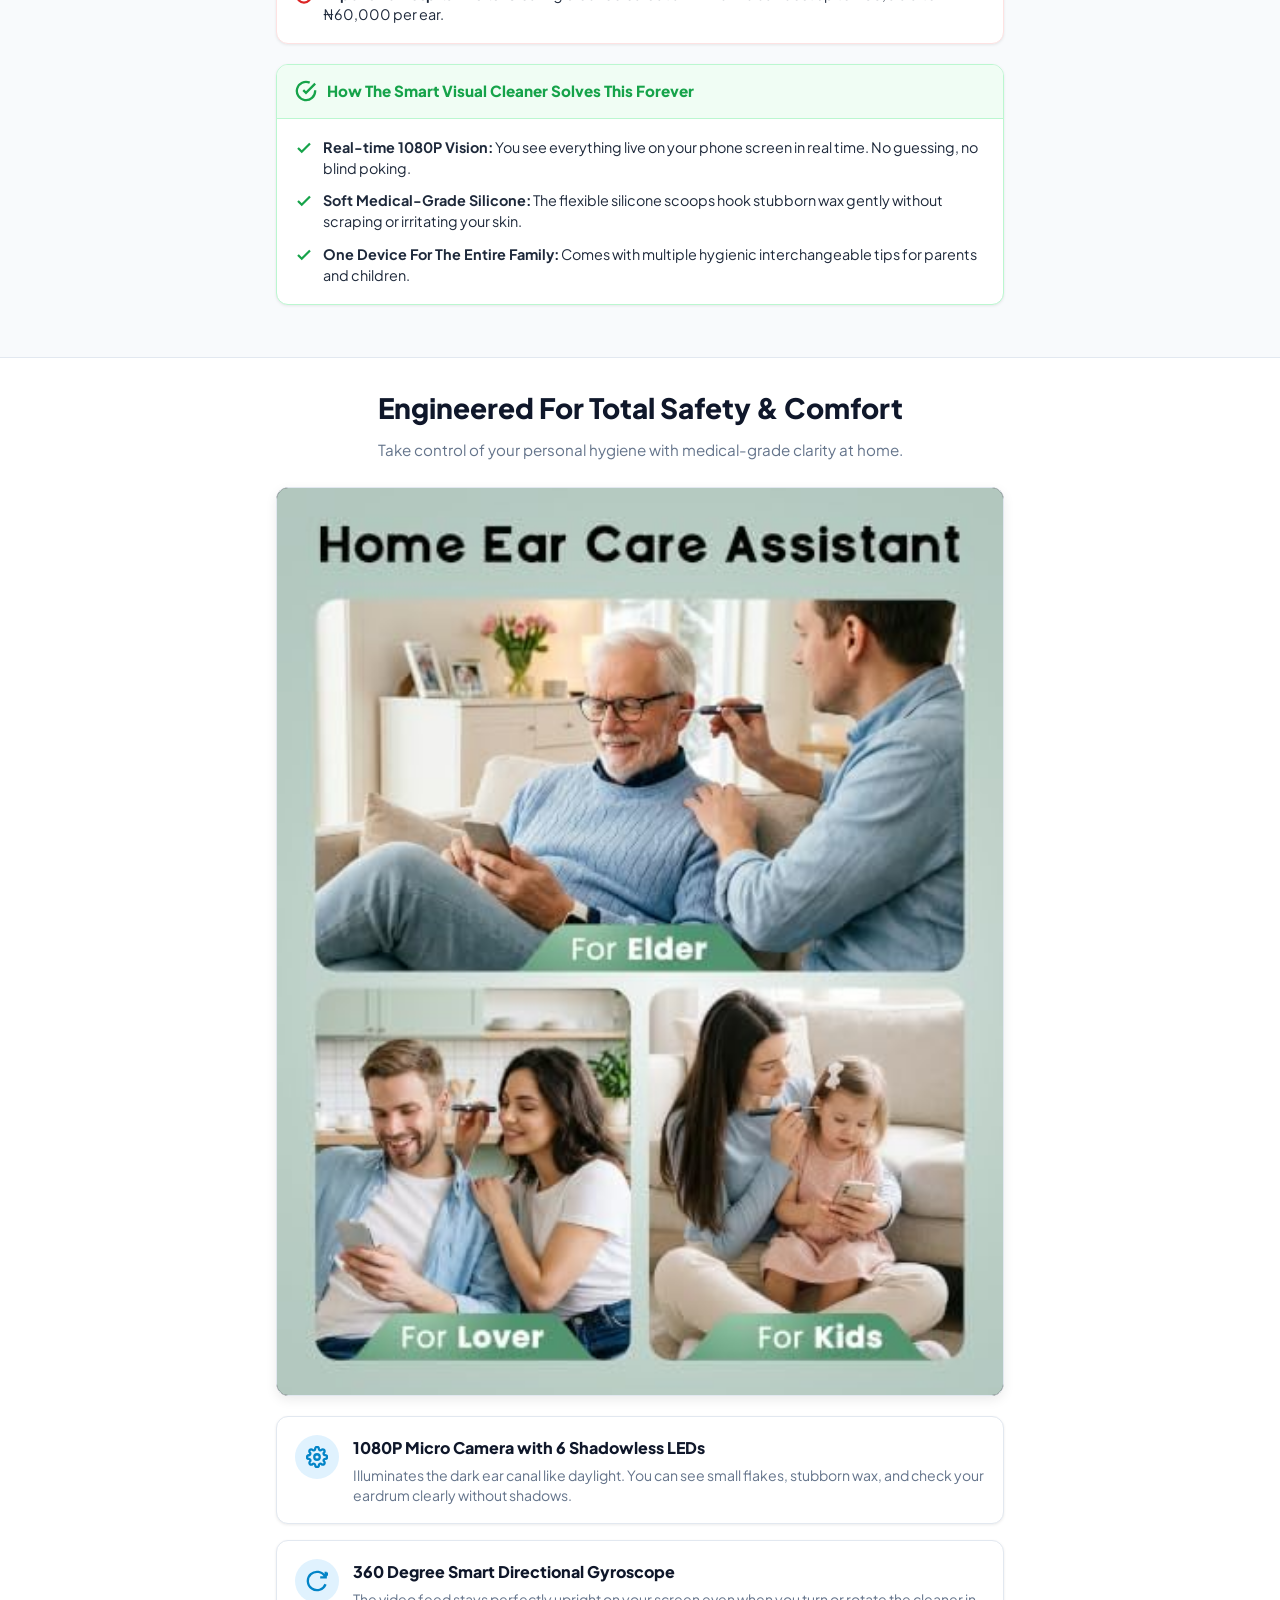
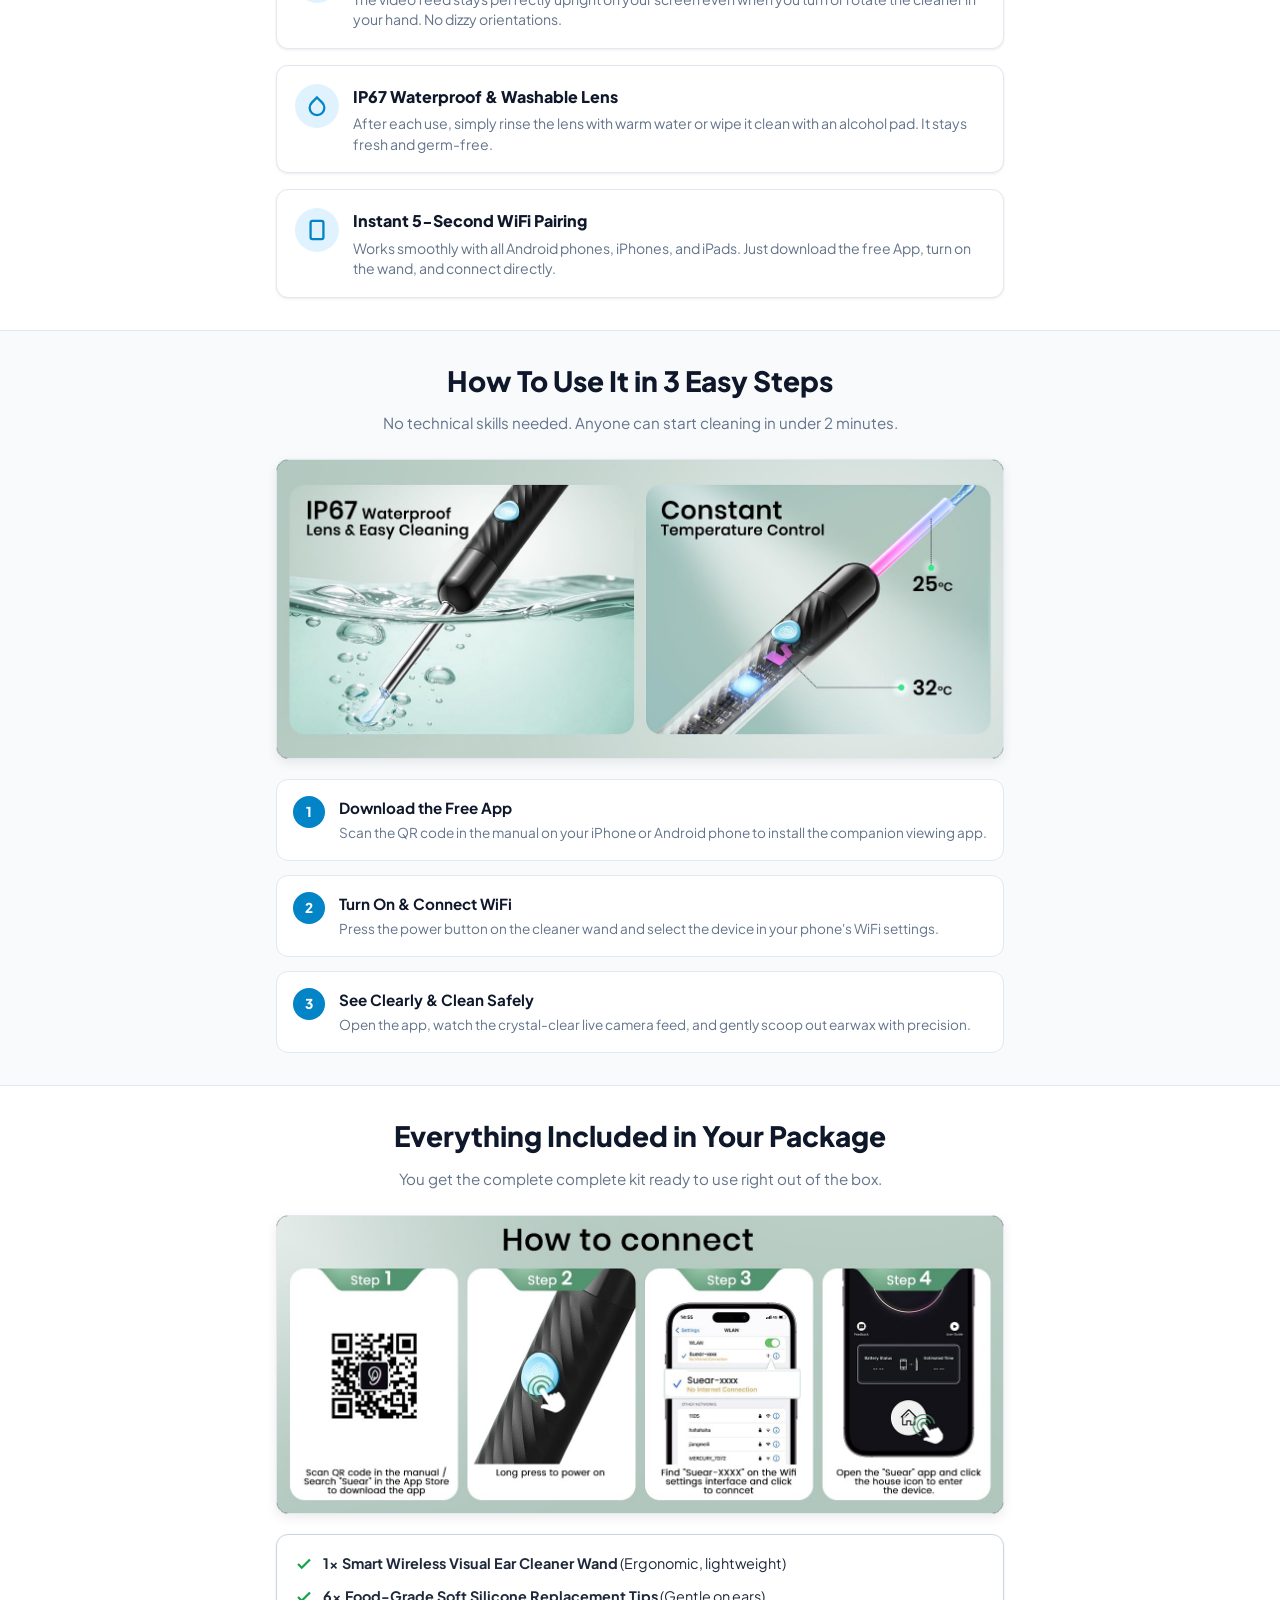
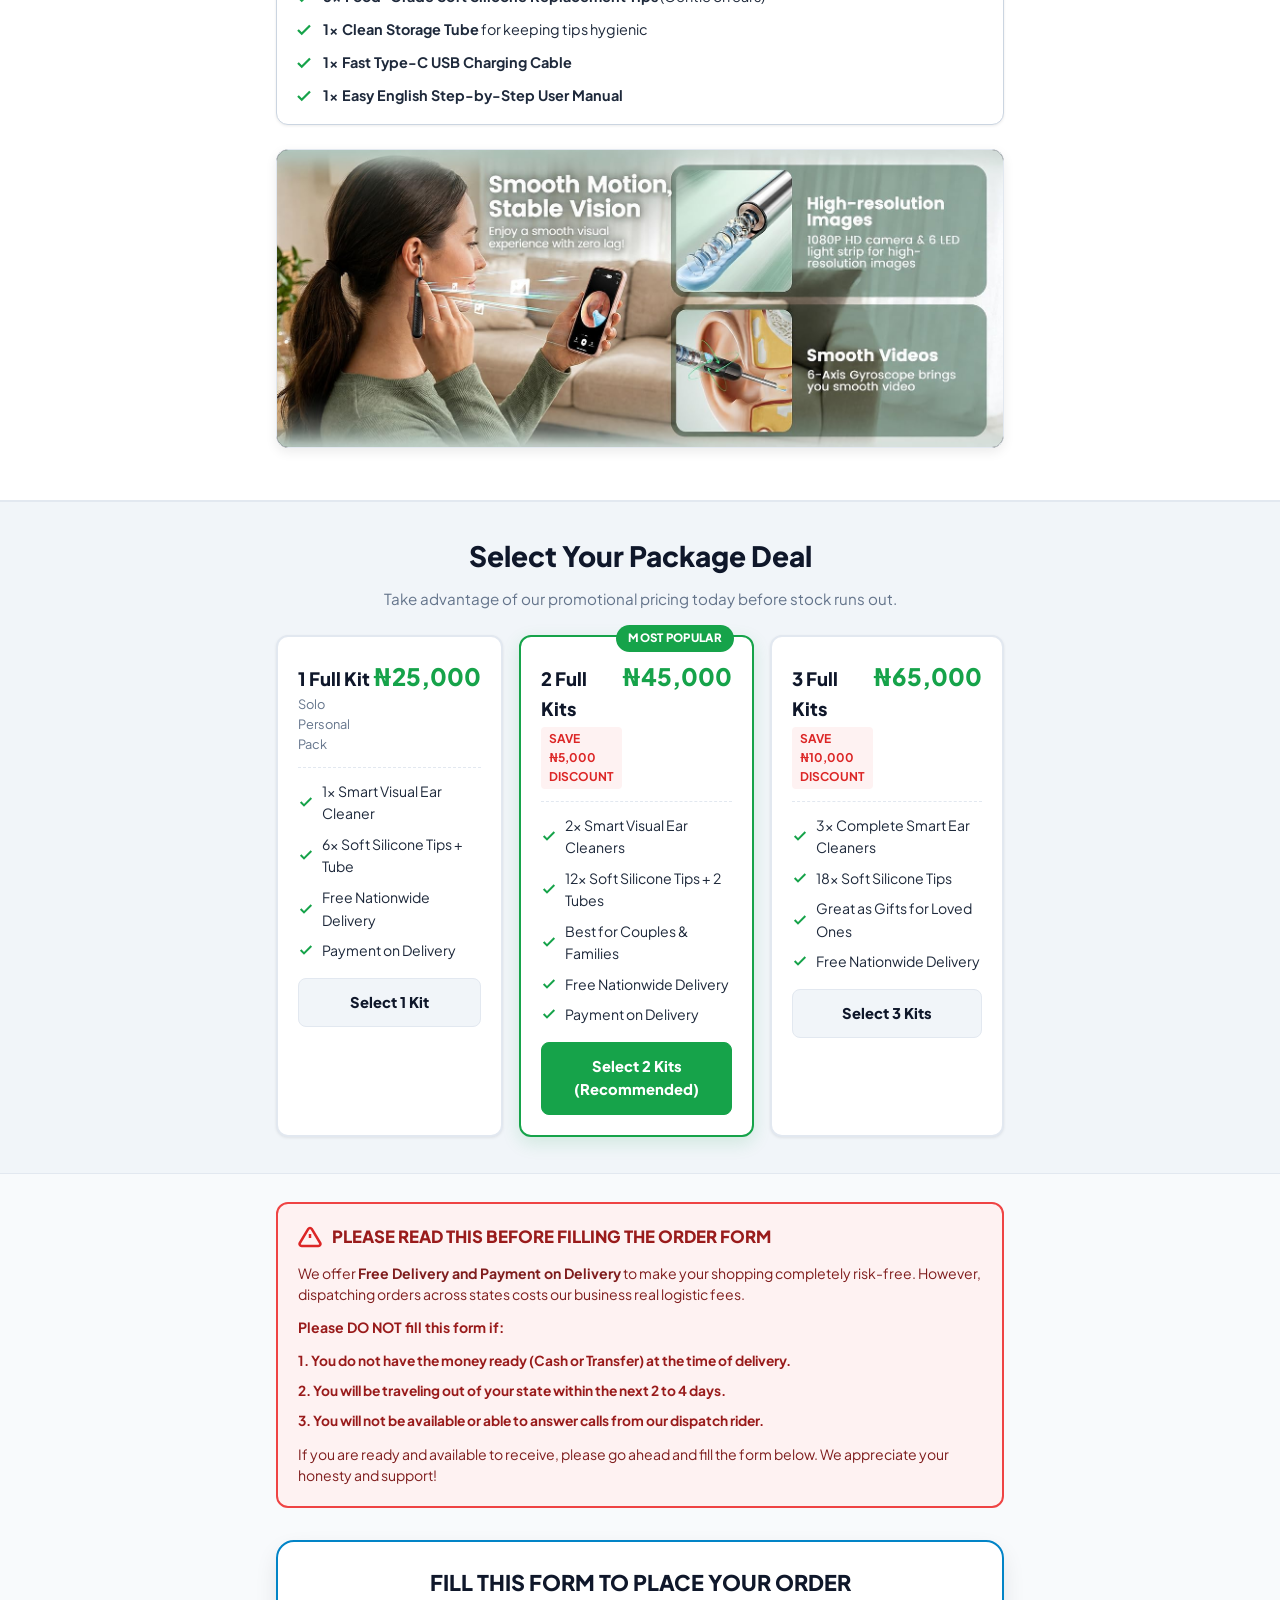
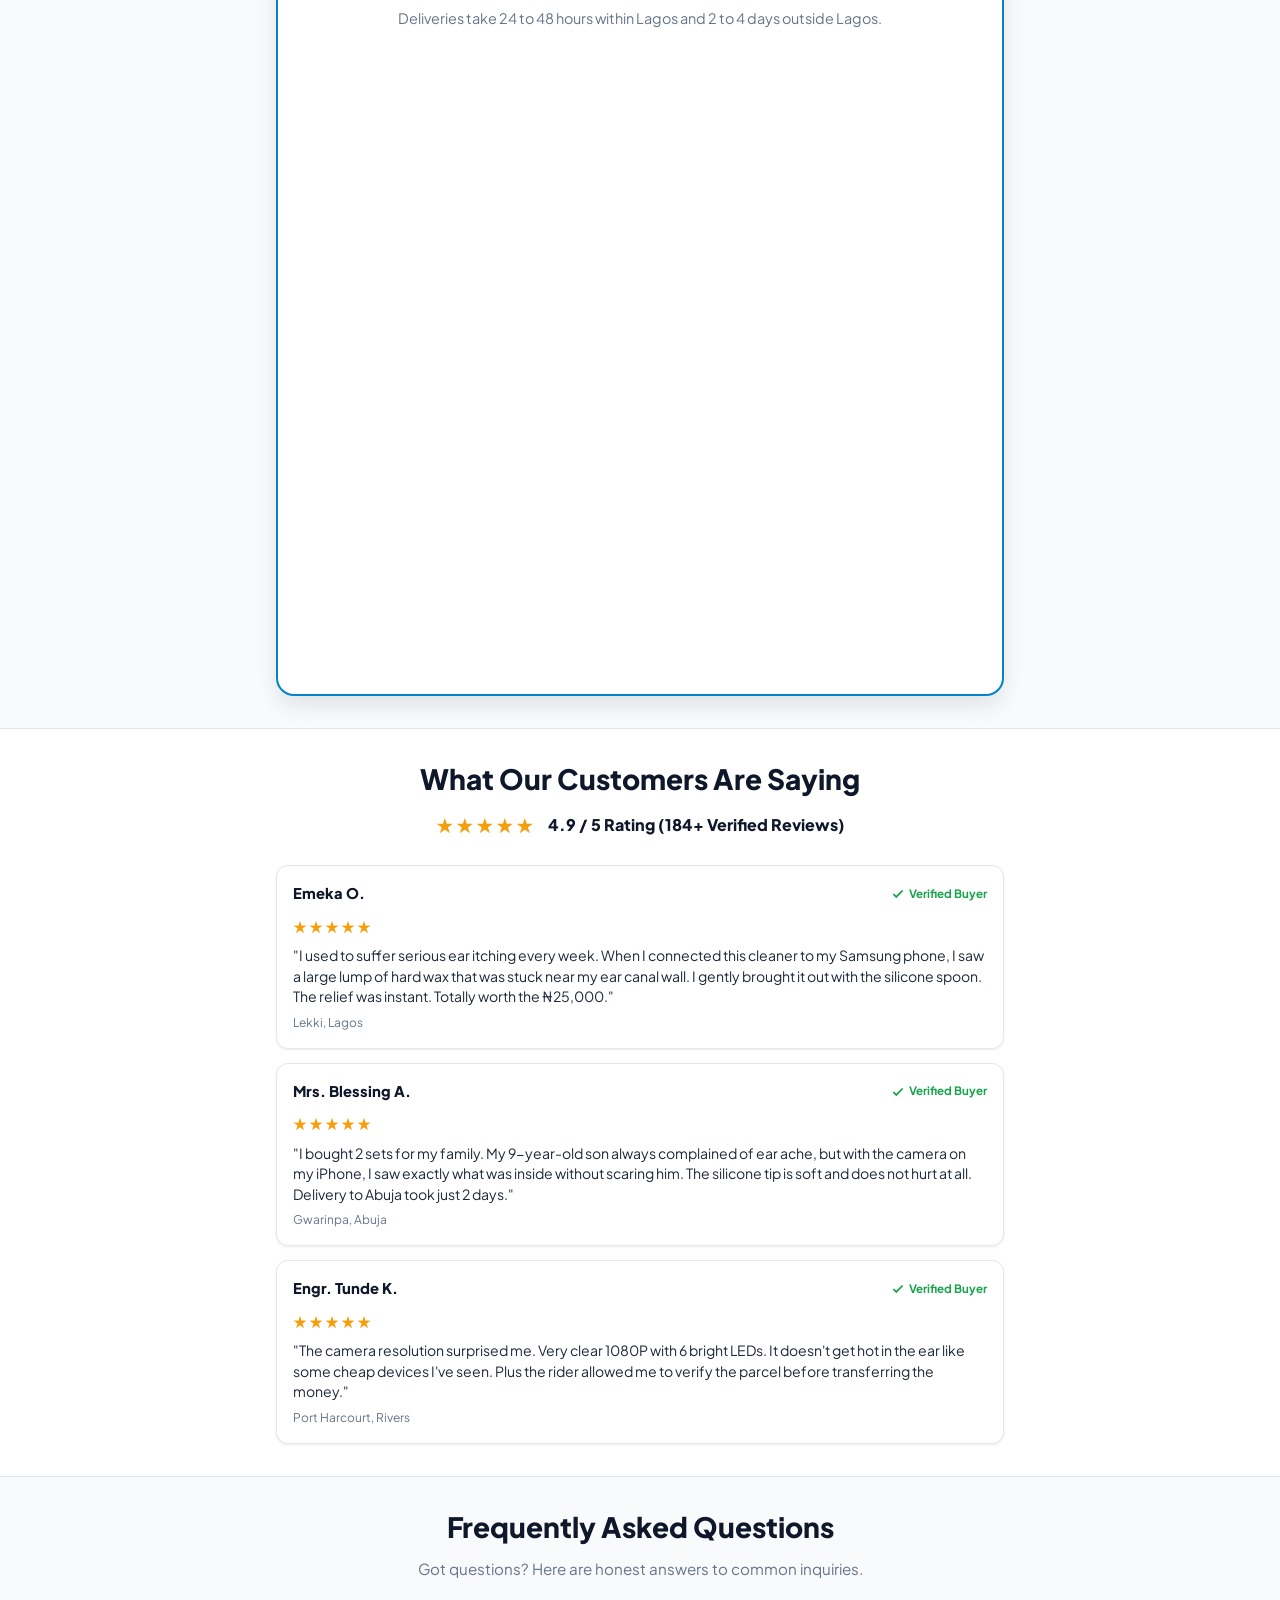
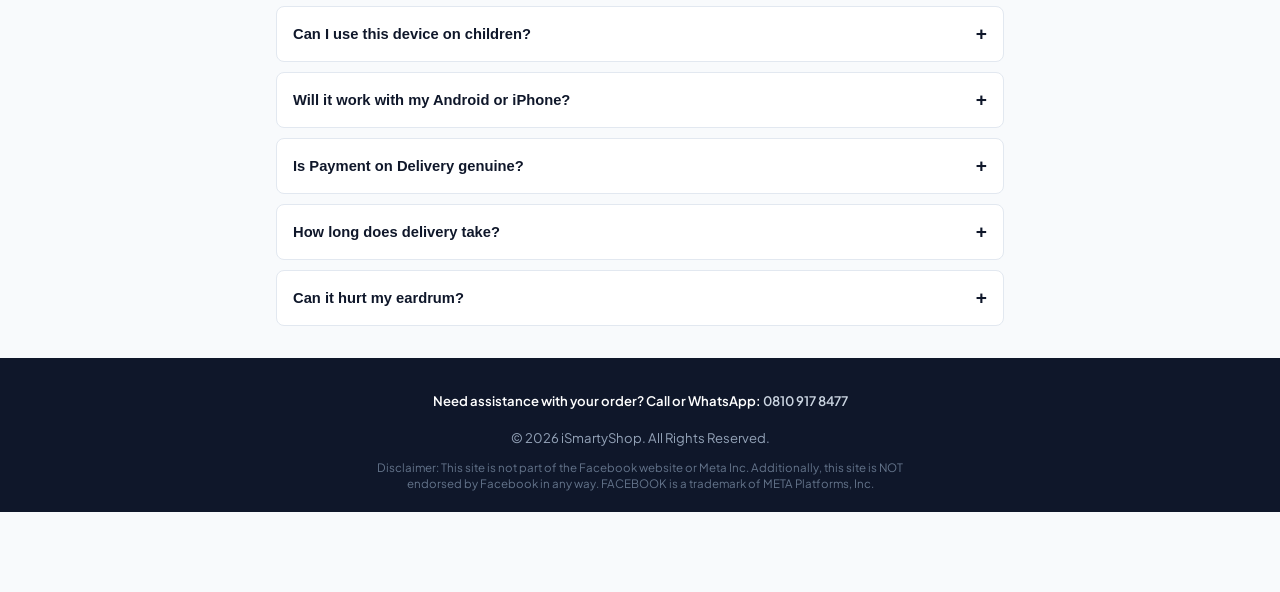
==== commit 416e5c3f: "Enable muted autoplay with tap-to-unmute toggle and optimize video and image payload" ====
--- a/ear-cleaner/index.html
+++ b/ear-cleaner/index.html
@@ -75,11 +75,13 @@
           </p>
         </div>
 
-        <!-- Hero Video Showcase (Top Position) -->
+        <!-- Hero Video Showcase (Top Position with Muted Autoplay & Unmute Toggle) -->
         <div class="media-card" style="position: relative; background: #000; border-radius: var(--radius-md); overflow: hidden;">
           <video 
             id="hero-product-video" 
-            controls 
+            autoplay 
+            muted 
+            loop 
             playsinline 
             preload="metadata" 
             poster="../assets/images/amazon_hero.jpg"
@@ -87,6 +89,12 @@
             <source src="../assets/videos/ear_cleaner_demo.mp4" type="video/mp4">
             Your browser does not support HTML5 video.
           </video>
+          <!-- Floating Tap to Unmute Overlay Button -->
+          <button id="unmute-btn" class="unmute-btn" aria-label="Toggle Sound">
+            <svg id="sound-icon-muted" width="16" height="16" viewBox="0 0 24 24" fill="none" stroke="currentColor" stroke-width="2.5"><polygon points="11 5 6 9 2 9 2 15 6 15 11 19 11 5"/><line x1="23" y1="9" x2="17" y2="15"/><line x1="17" y1="9" x2="23" y2="15"/></svg>
+            <svg id="sound-icon-active" width="16" height="16" viewBox="0 0 24 24" fill="none" stroke="#22c55e" stroke-width="2.5" style="display: none;"><polygon points="11 5 6 9 2 9 2 15 6 15 11 19 11 5"/><path d="M19.07 4.93a10 10 0 0 1 0 14.14M15.54 8.46a5 5 0 0 1 0 7.07"/></svg>
+            <span id="unmute-text">Tap For Sound</span>
+          </button>
         </div>
 
         <!-- Quick Benefit Pills -->
@@ -137,7 +145,7 @@
 
         <!-- Product Image Showcase -->
         <div class="media-card" style="margin-top: 24px; margin-bottom: 0;">
-          <img src="../assets/images/amazon_hero.jpg" alt="Smart visual ear cleaner connected to phone screen" width="760" height="570">
+          <img src="../assets/images/amazon_hero.jpg" alt="Smart visual ear cleaner connected to phone screen" width="760" height="570" loading="lazy" decoding="async">
           <div class="media-tag">
             <span class="dot"></span>
             Connects to Android & iPhone in 5 Seconds
@@ -155,7 +163,7 @@
         <p class="section-subtitle">Why ENT doctors constantly warn people to never stick cotton buds into their ear canal.</p>
 
         <div class="media-card">
-          <img src="../assets/images/cotton-bud-danger.jpg" alt="Medical comparison between cotton swab and safe silicone scoop" width="760" height="570">
+          <img src="../assets/images/cotton-bud-danger.jpg" alt="Medical comparison between cotton swab and safe silicone scoop" width="760" height="570" loading="lazy" decoding="async">
         </div>
 
         <div class="danger-box">
@@ -215,7 +223,7 @@
         <p class="section-subtitle">Take control of your personal hygiene with medical-grade clarity at home.</p>
 
         <div class="media-card">
-          <img src="../assets/images/amazon_features_lens.jpg" alt="Macro lens and 6 bright LED lights with soft silicone scoop" width="760" height="570">
+          <img src="../assets/images/amazon_features_lens.jpg" alt="Macro lens and 6 bright LED lights with soft silicone scoop" width="760" height="570" loading="lazy" decoding="async">
         </div>
 
         <div class="feature-cards-grid">
@@ -273,7 +281,7 @@
         <p class="section-subtitle">No technical skills needed. Anyone can start cleaning in under 2 minutes.</p>
 
         <div class="media-card" style="margin-bottom: 20px;">
-          <img src="../assets/images/amazon_aplus_steps.jpg" alt="Easy connection steps to phone app" width="760" height="310">
+          <img src="../assets/images/amazon_aplus_steps.jpg" alt="Easy connection steps to phone app" width="760" height="310" loading="lazy" decoding="async">
         </div>
 
         <div class="steps-container">
@@ -313,7 +321,7 @@
         <p class="section-subtitle">You get the complete complete kit ready to use right out of the box.</p>
 
         <div class="media-card">
-          <img src="../assets/images/amazon_aplus_kit.jpg" alt="Complete kit package with ear cleaner, silicone tips, and charging cable" width="760" height="570">
+          <img src="../assets/images/amazon_aplus_kit.jpg" alt="Complete kit package with ear cleaner, silicone tips, and charging cable" width="760" height="570" loading="lazy" decoding="async">
         </div>
 
         <div class="danger-box" style="border-color: #cbd5e1;">
@@ -345,7 +353,7 @@
 
         <!-- Safe For Whole Family Multi-use visual -->
         <div class="media-card" style="margin-top: 24px;">
-          <img src="../assets/images/amazon_aplus_family.png" alt="Safe for the entire family and multiple hygiene uses" width="760" height="420">
+          <img src="../assets/images/amazon_aplus_family.png" alt="Safe for the entire family and multiple hygiene uses" width="760" height="420" loading="lazy" decoding="async">
         </div>
 
       </div>
--- a/assets/css/style.css
+++ b/assets/css/style.css
@@ -216,6 +216,36 @@
   animation: pulse-slow 1.5s infinite;
 }
 
+/* Floating Unmute Button */
+.unmute-btn {
+  position: absolute;
+  top: 14px;
+  right: 14px;
+  background: rgba(15, 23, 42, 0.88);
+  backdrop-filter: blur(8px);
+  color: #ffffff;
+  border: 1px solid rgba(255, 255, 255, 0.3);
+  padding: 8px 14px;
+  border-radius: 50px;
+  font-size: 0.8rem;
+  font-weight: 700;
+  display: inline-flex;
+  align-items: center;
+  gap: 6px;
+  cursor: pointer;
+  z-index: 20;
+  transition: transform 0.15s ease, background 0.2s ease;
+  box-shadow: 0 4px 12px rgba(0, 0, 0, 0.35);
+}
+
+.unmute-btn:active {
+  transform: scale(0.94);
+}
+
+.unmute-btn svg {
+  flex-shrink: 0;
+}
+
 /* Trust Pill Badges */
 .benefit-pills {
   display: grid;
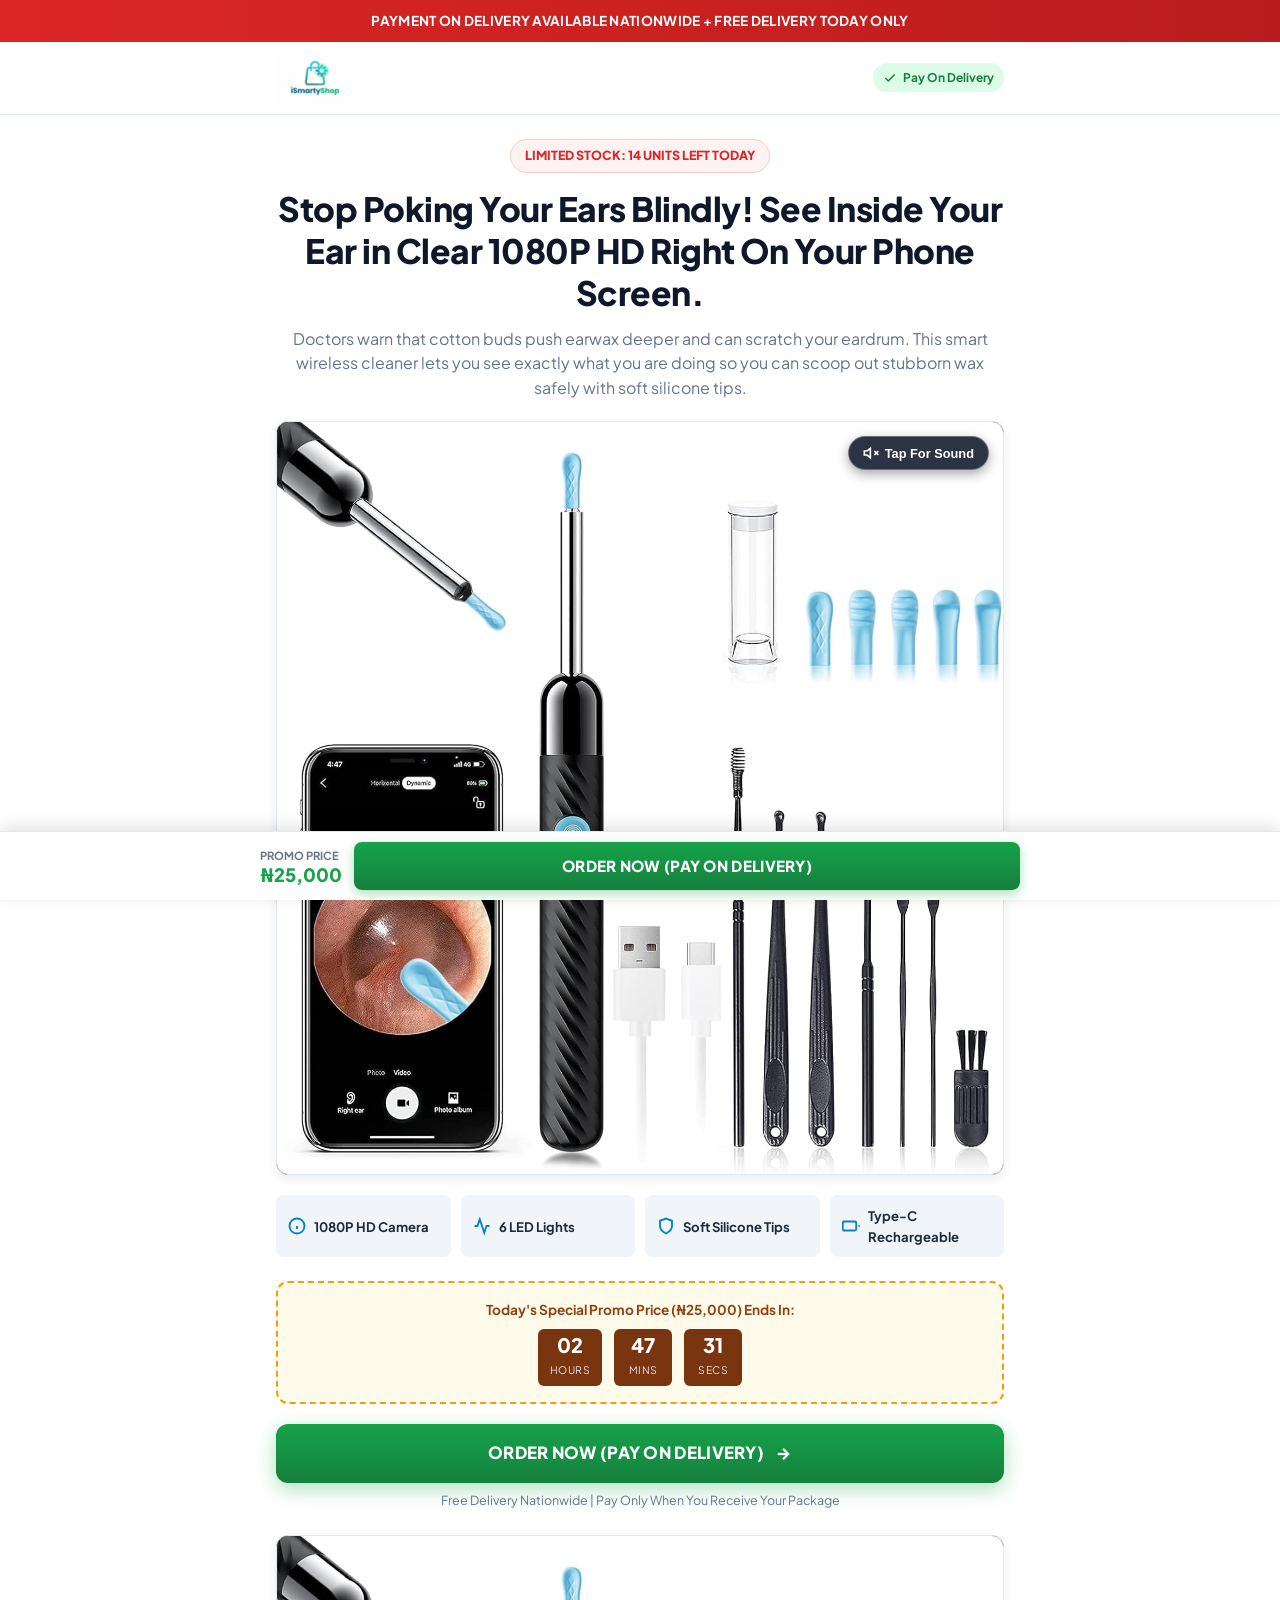
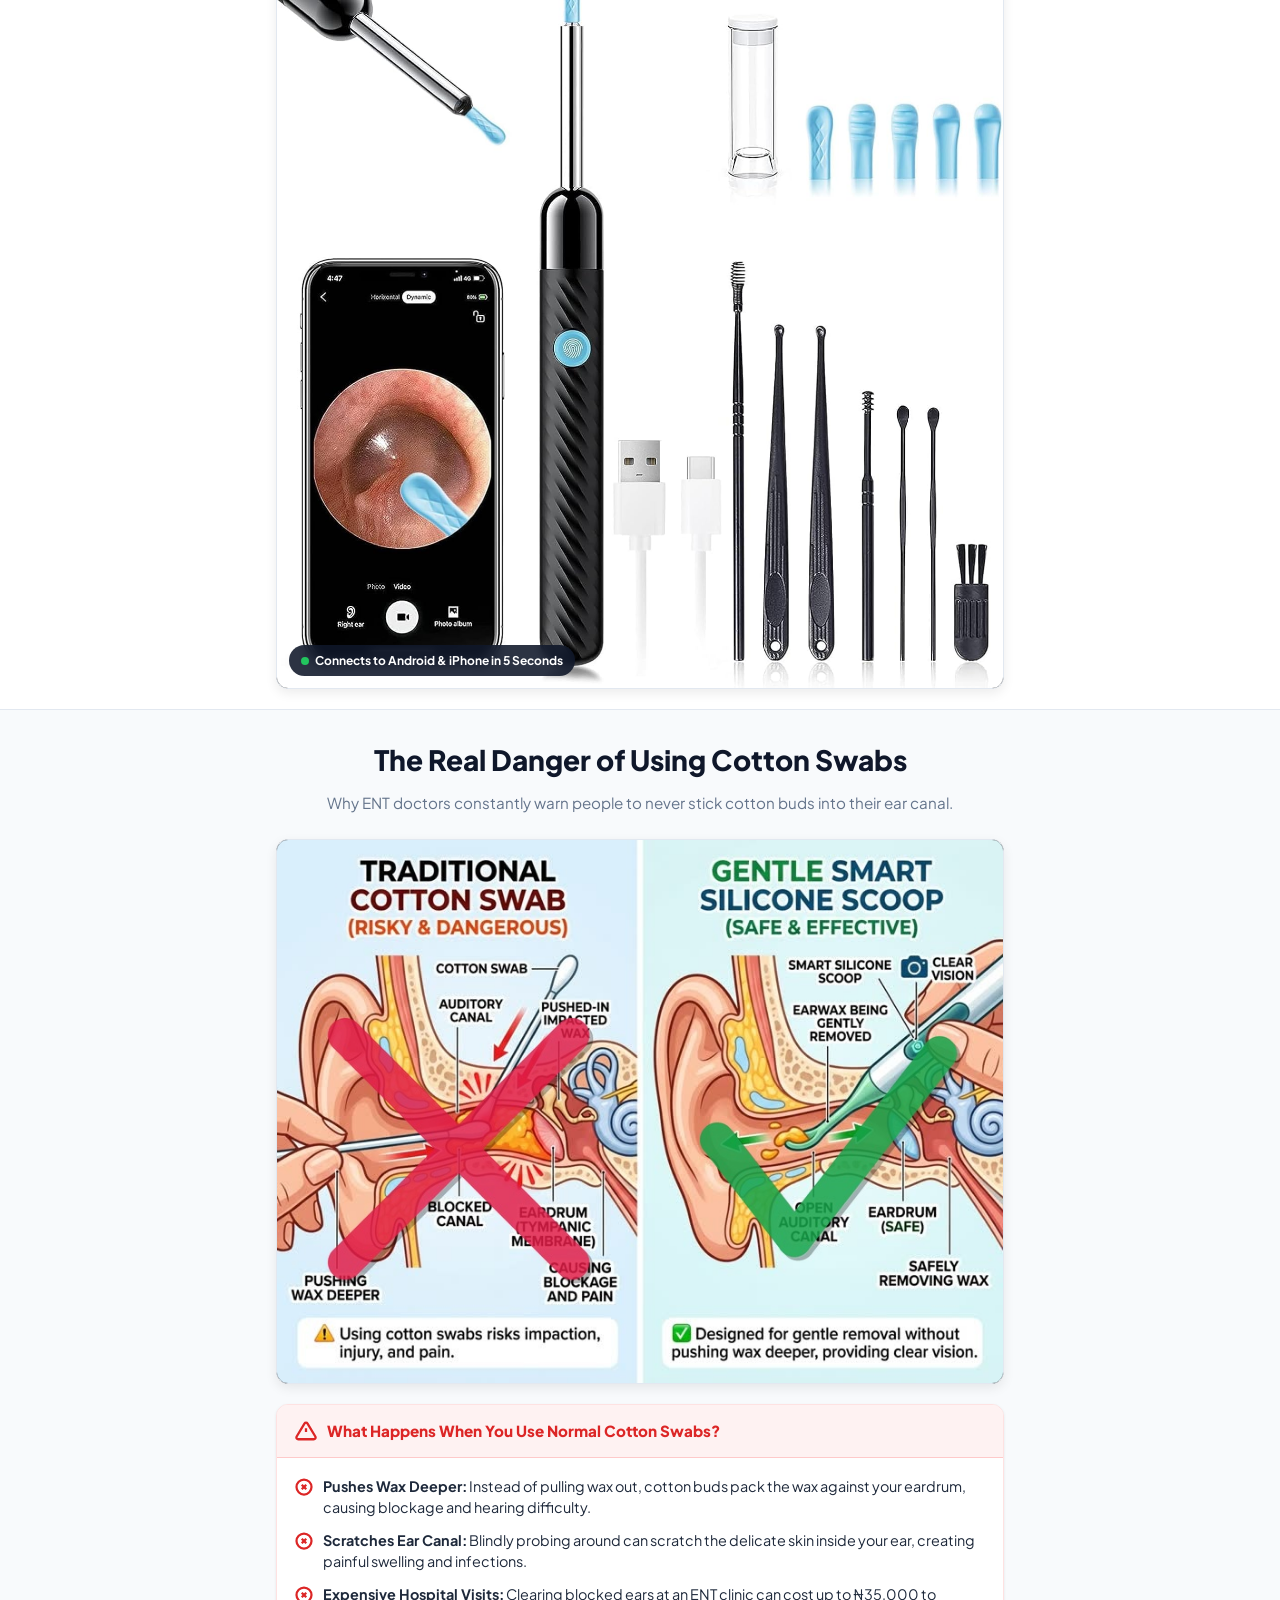
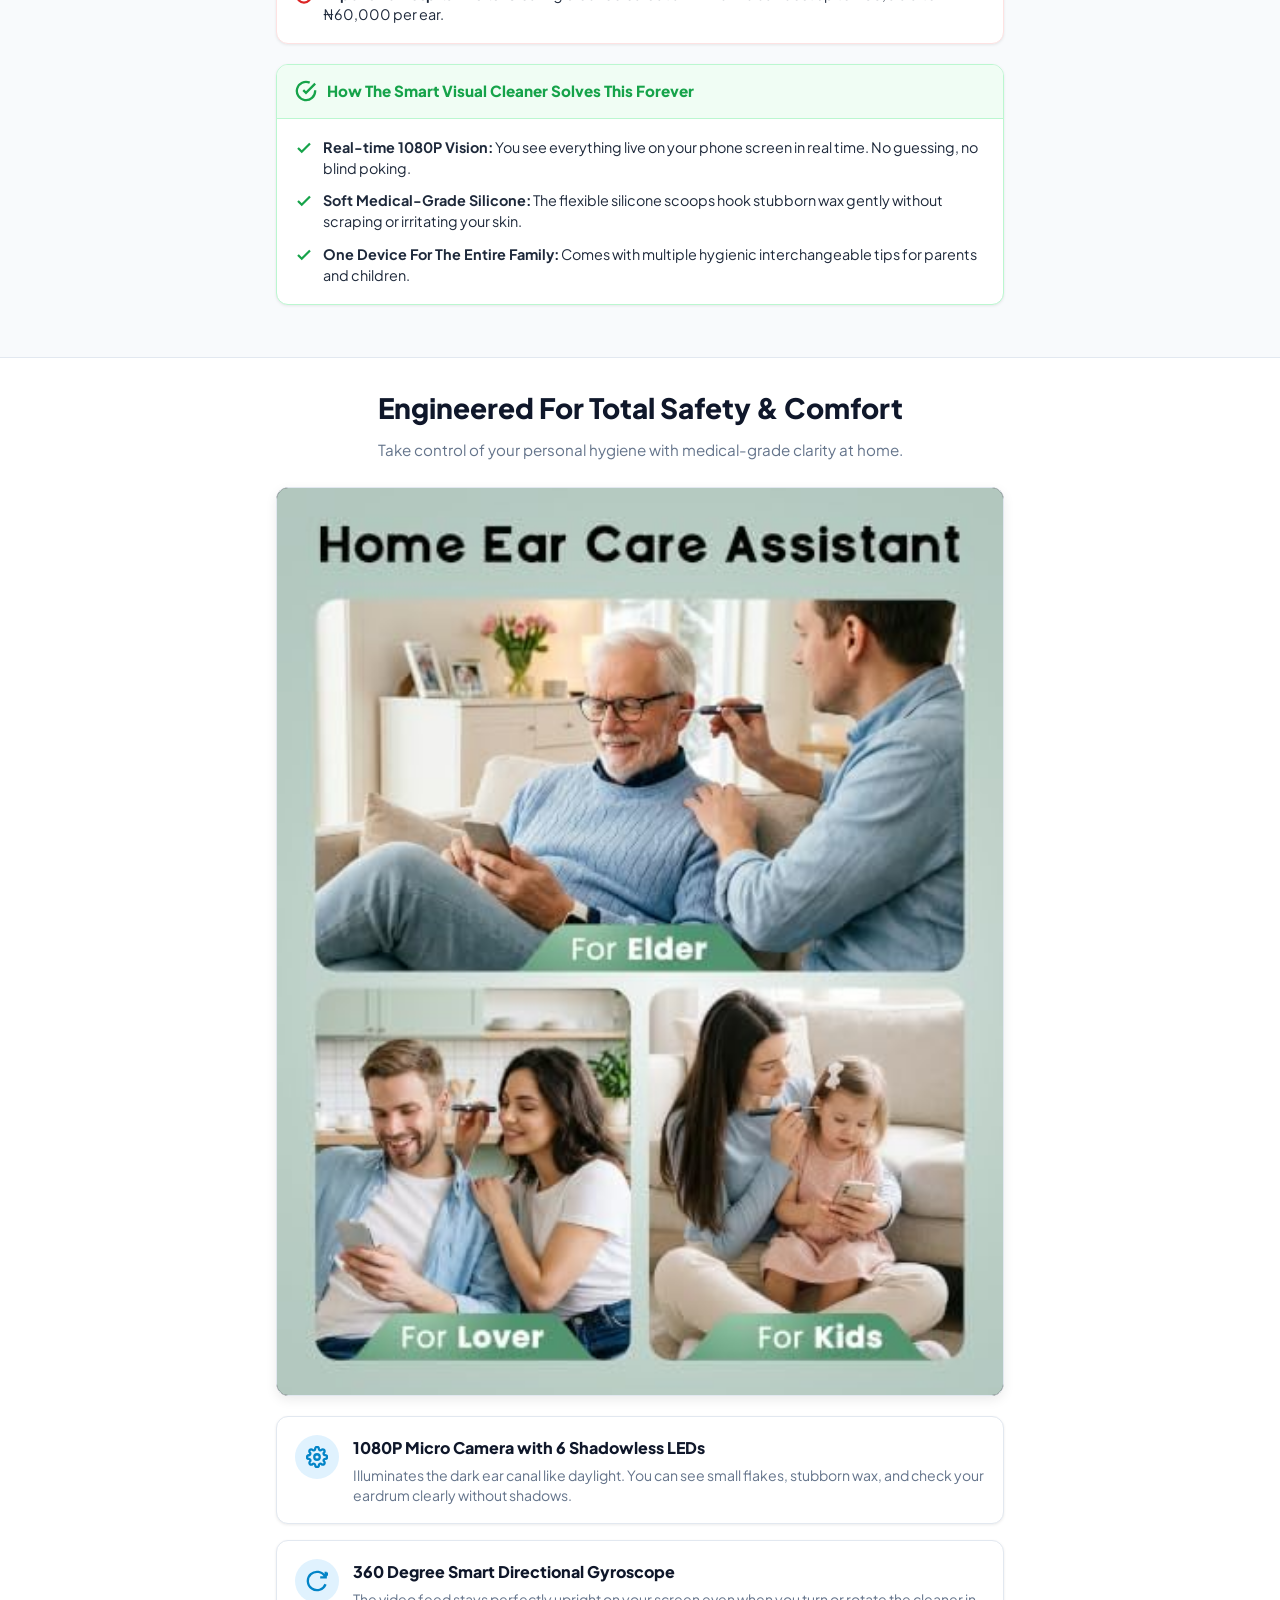
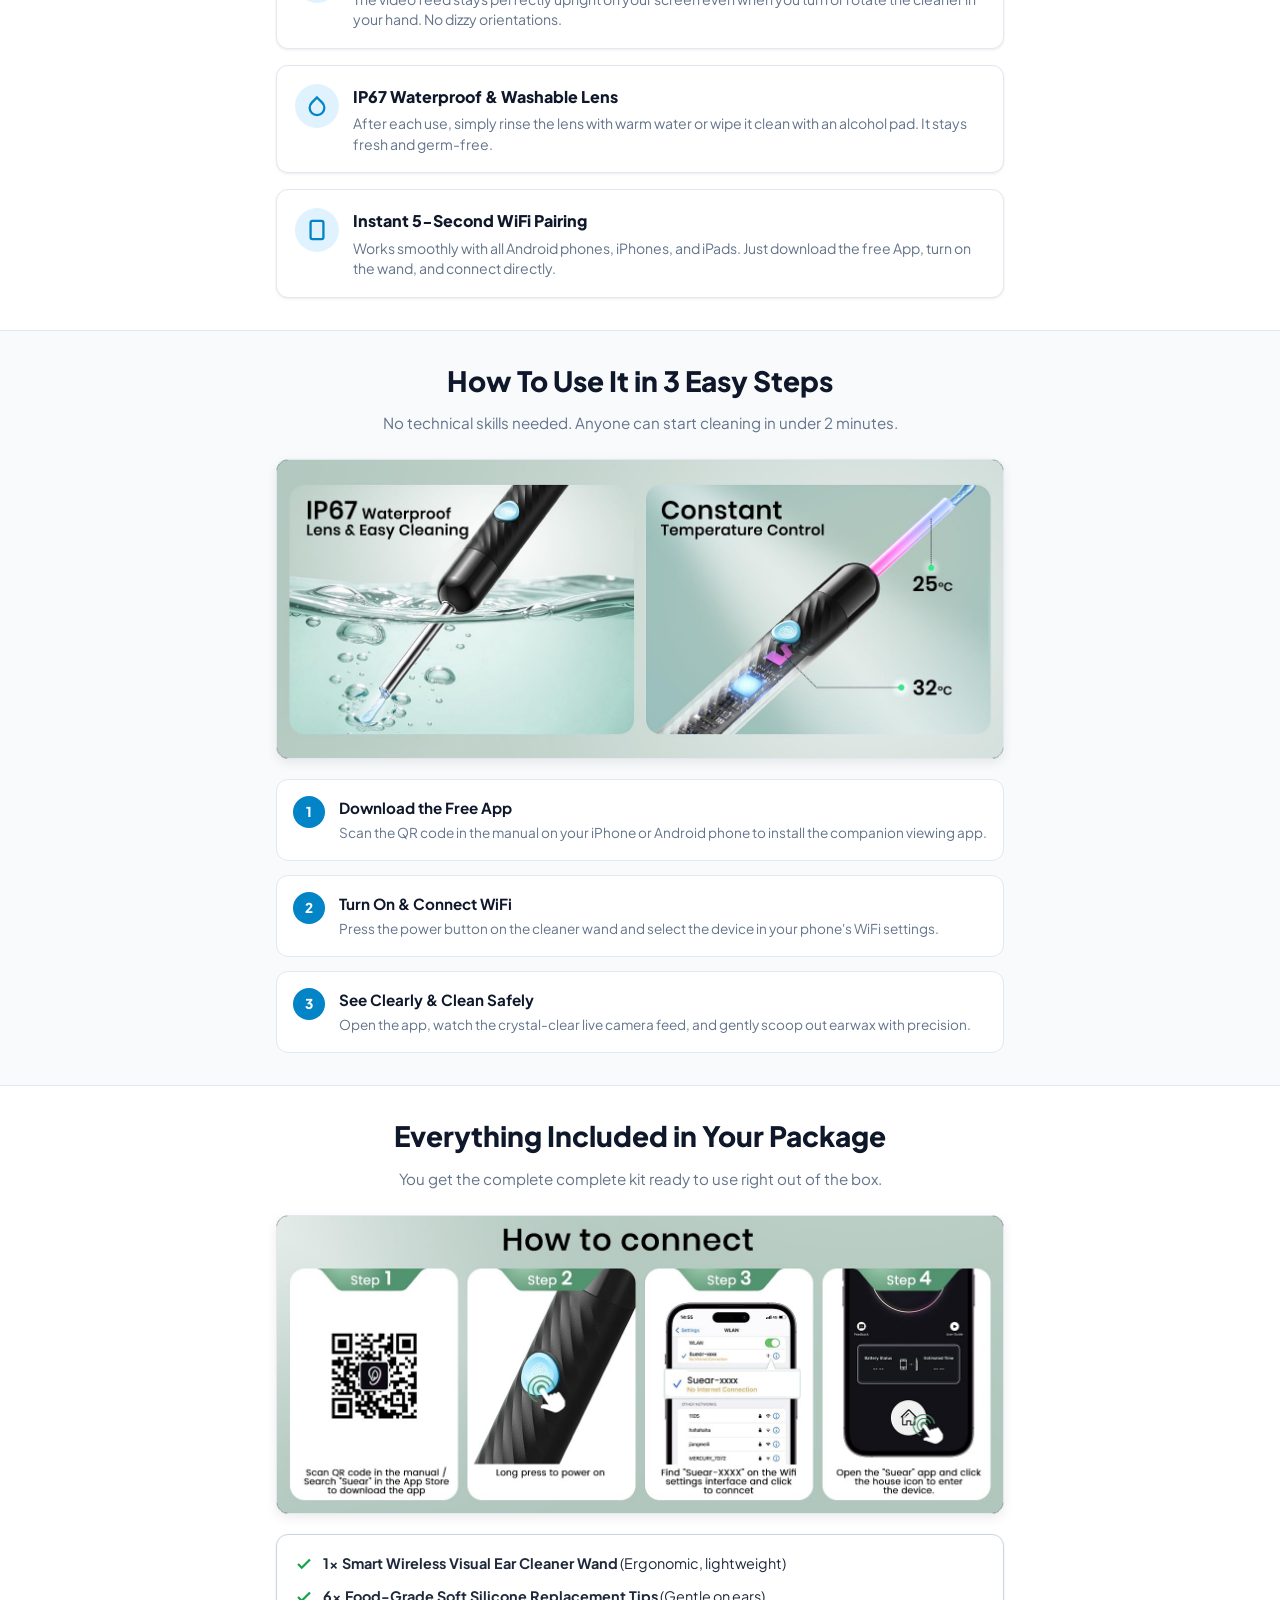
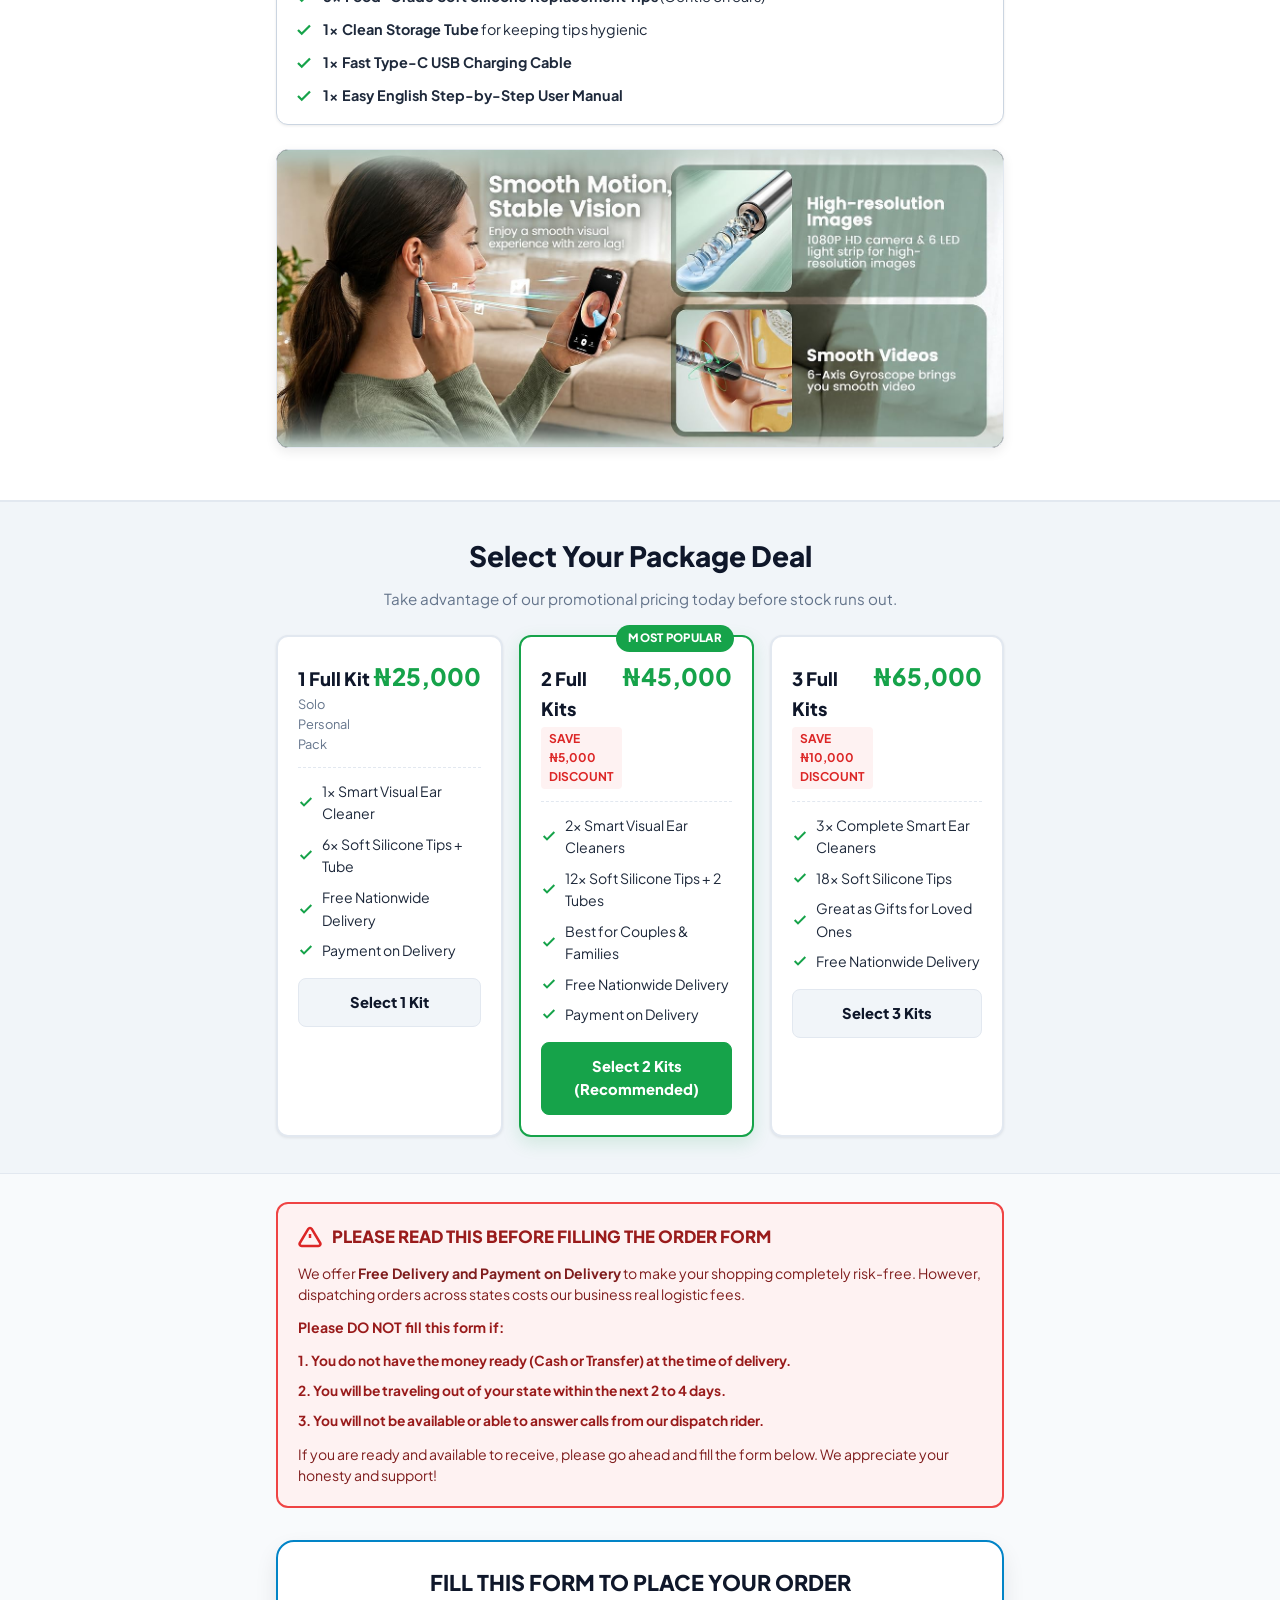
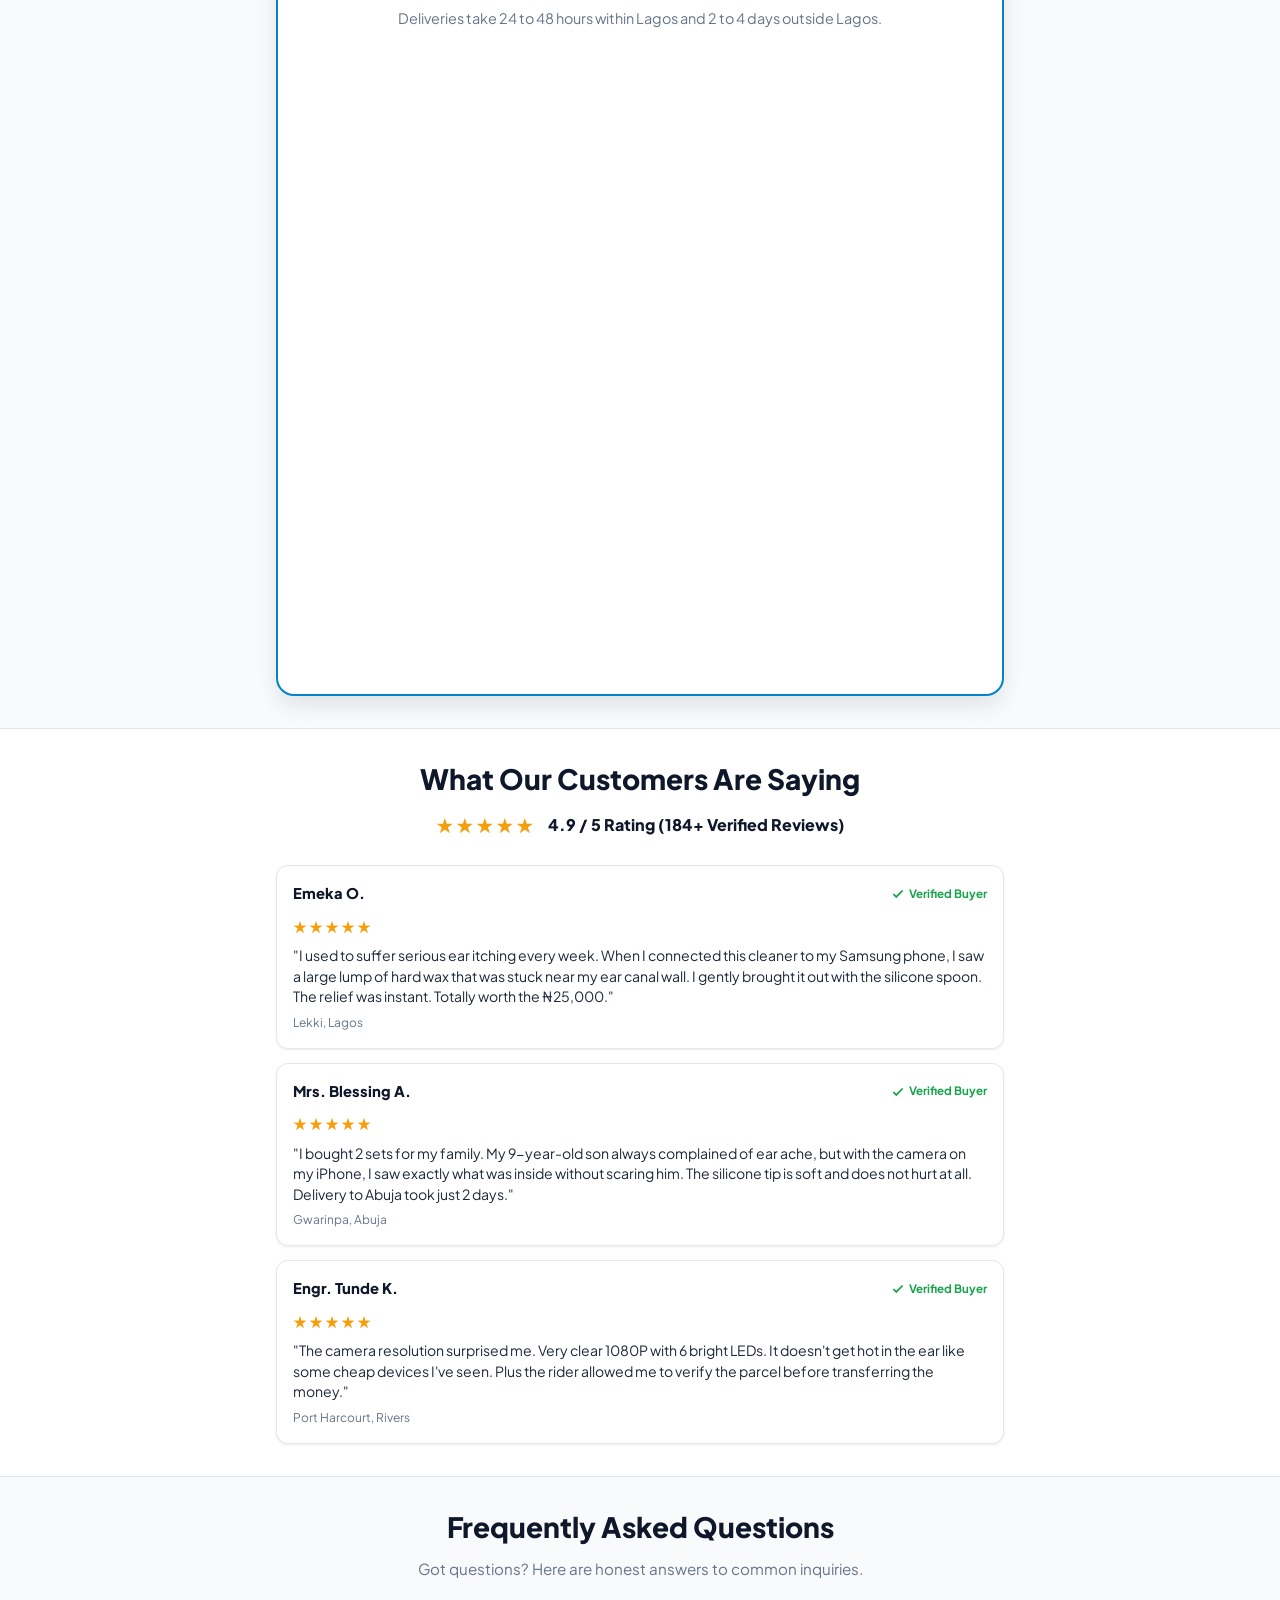
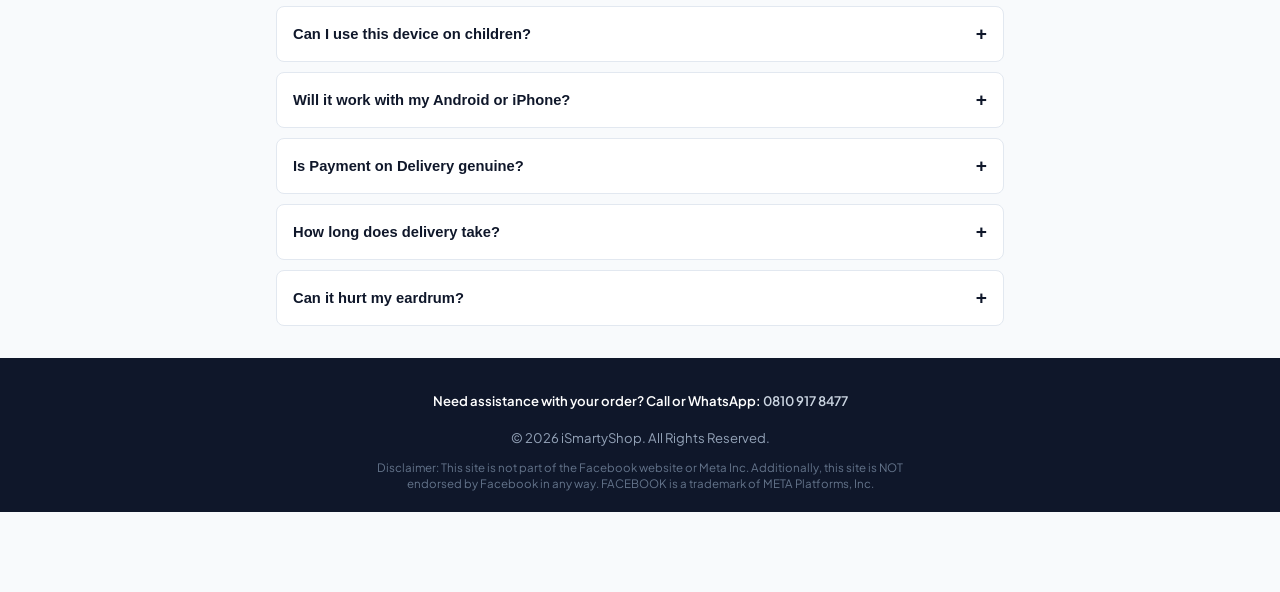
==== commit 80bfe23b: "Enlarge comparison marks and bust image cache in sales page" ====
--- a/ear-cleaner/index.html
+++ b/ear-cleaner/index.html
@@ -163,7 +163,7 @@
         <p class="section-subtitle">Why ENT doctors constantly warn people to never stick cotton buds into their ear canal.</p>
 
         <div class="media-card">
-          <img src="../assets/images/cotton-bud-danger.jpg" alt="Medical comparison between cotton swab and safe silicone scoop" width="760" height="570" loading="lazy" decoding="async">
+          <img src="../assets/images/cotton-bud-danger-marked.jpg?v=2" alt="Medical comparison: Risky Cotton Swabs vs Gentle Smart Visual Ear Cleaner" width="760" height="570" loading="lazy" decoding="async">
         </div>
 
         <div class="danger-box">
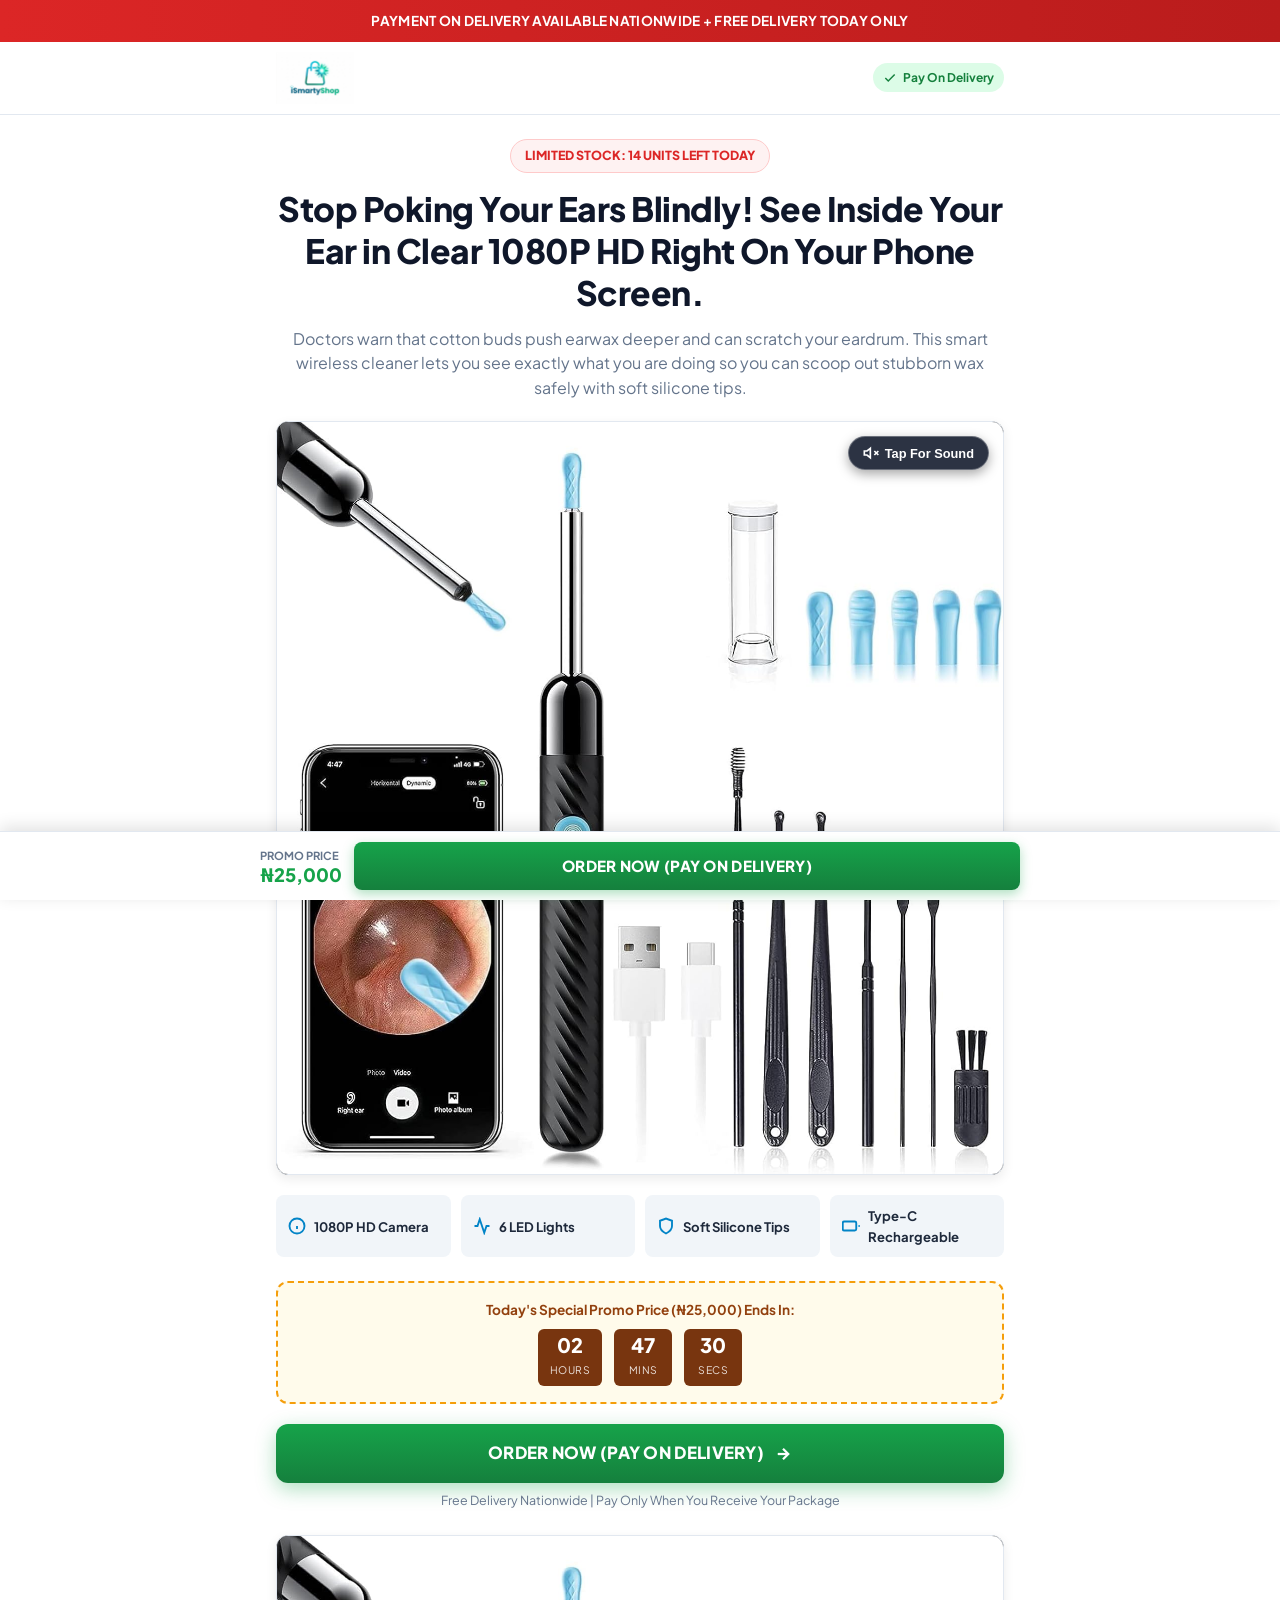
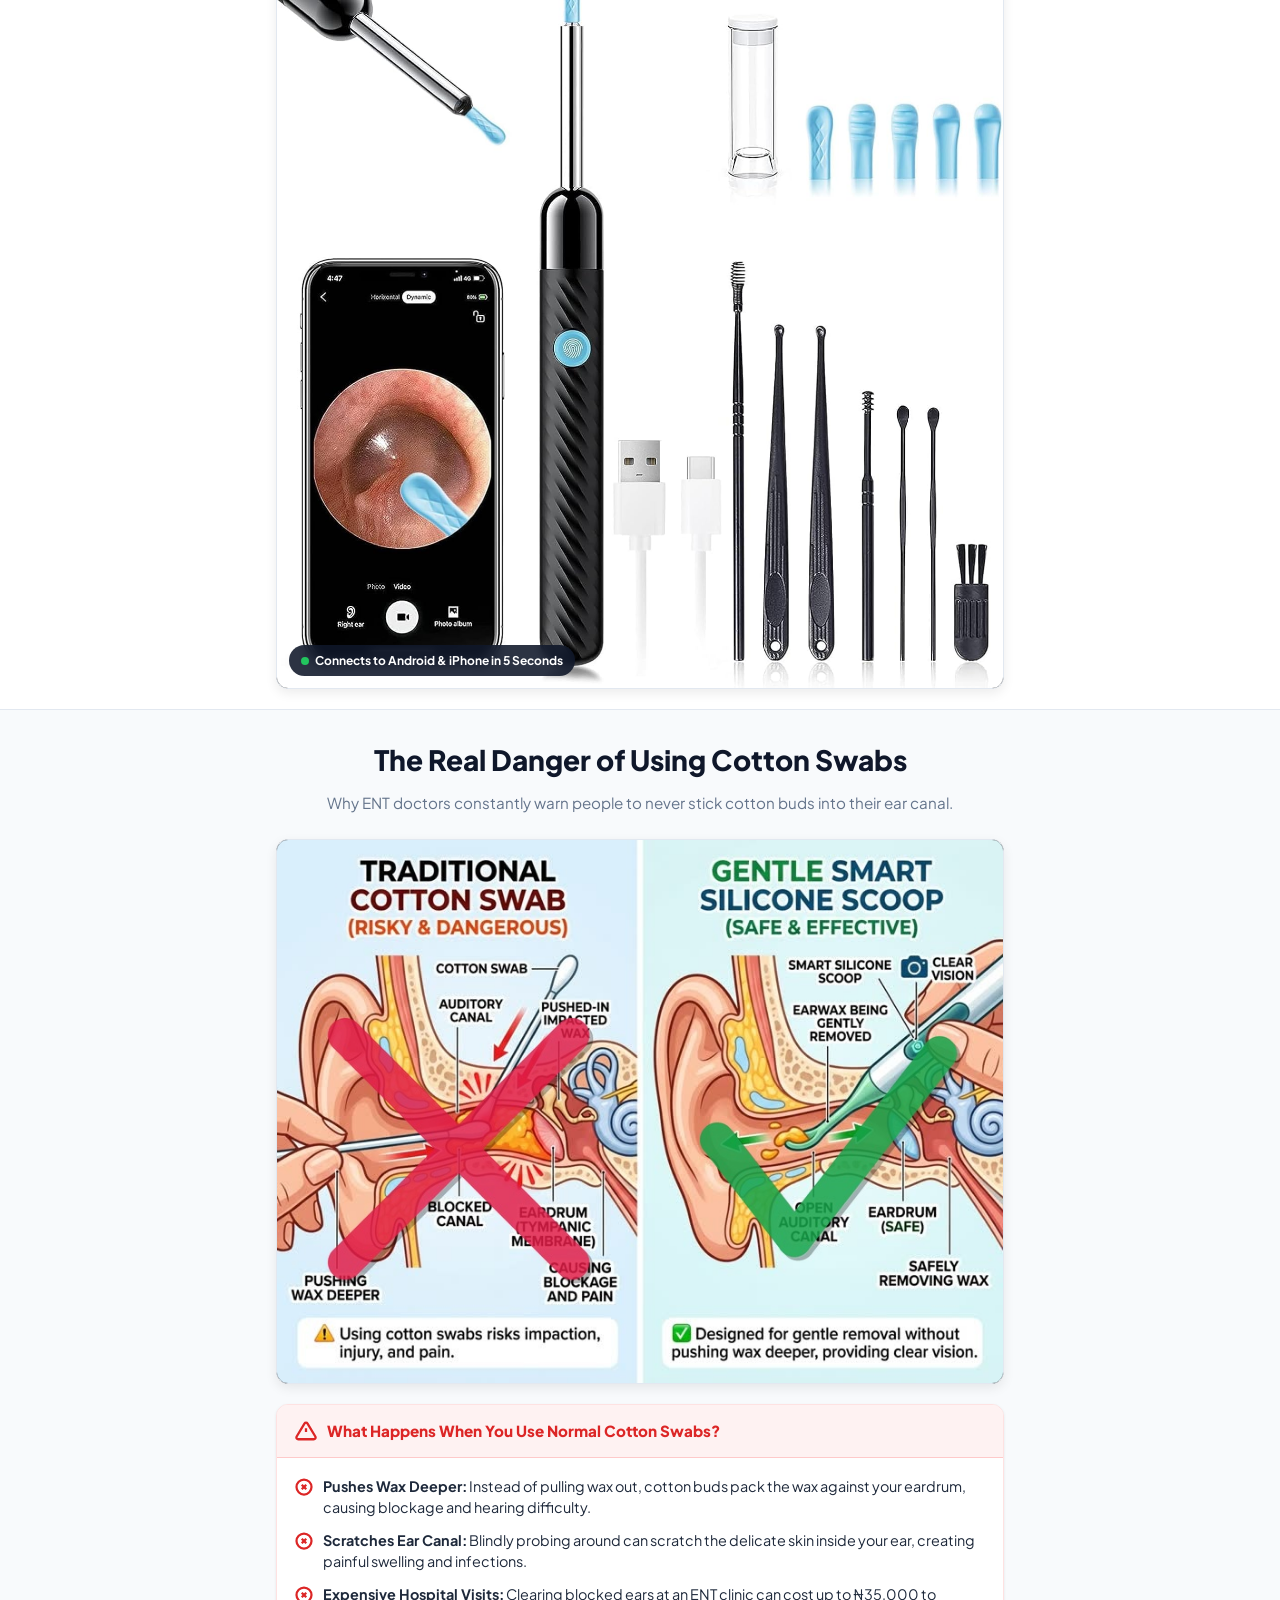
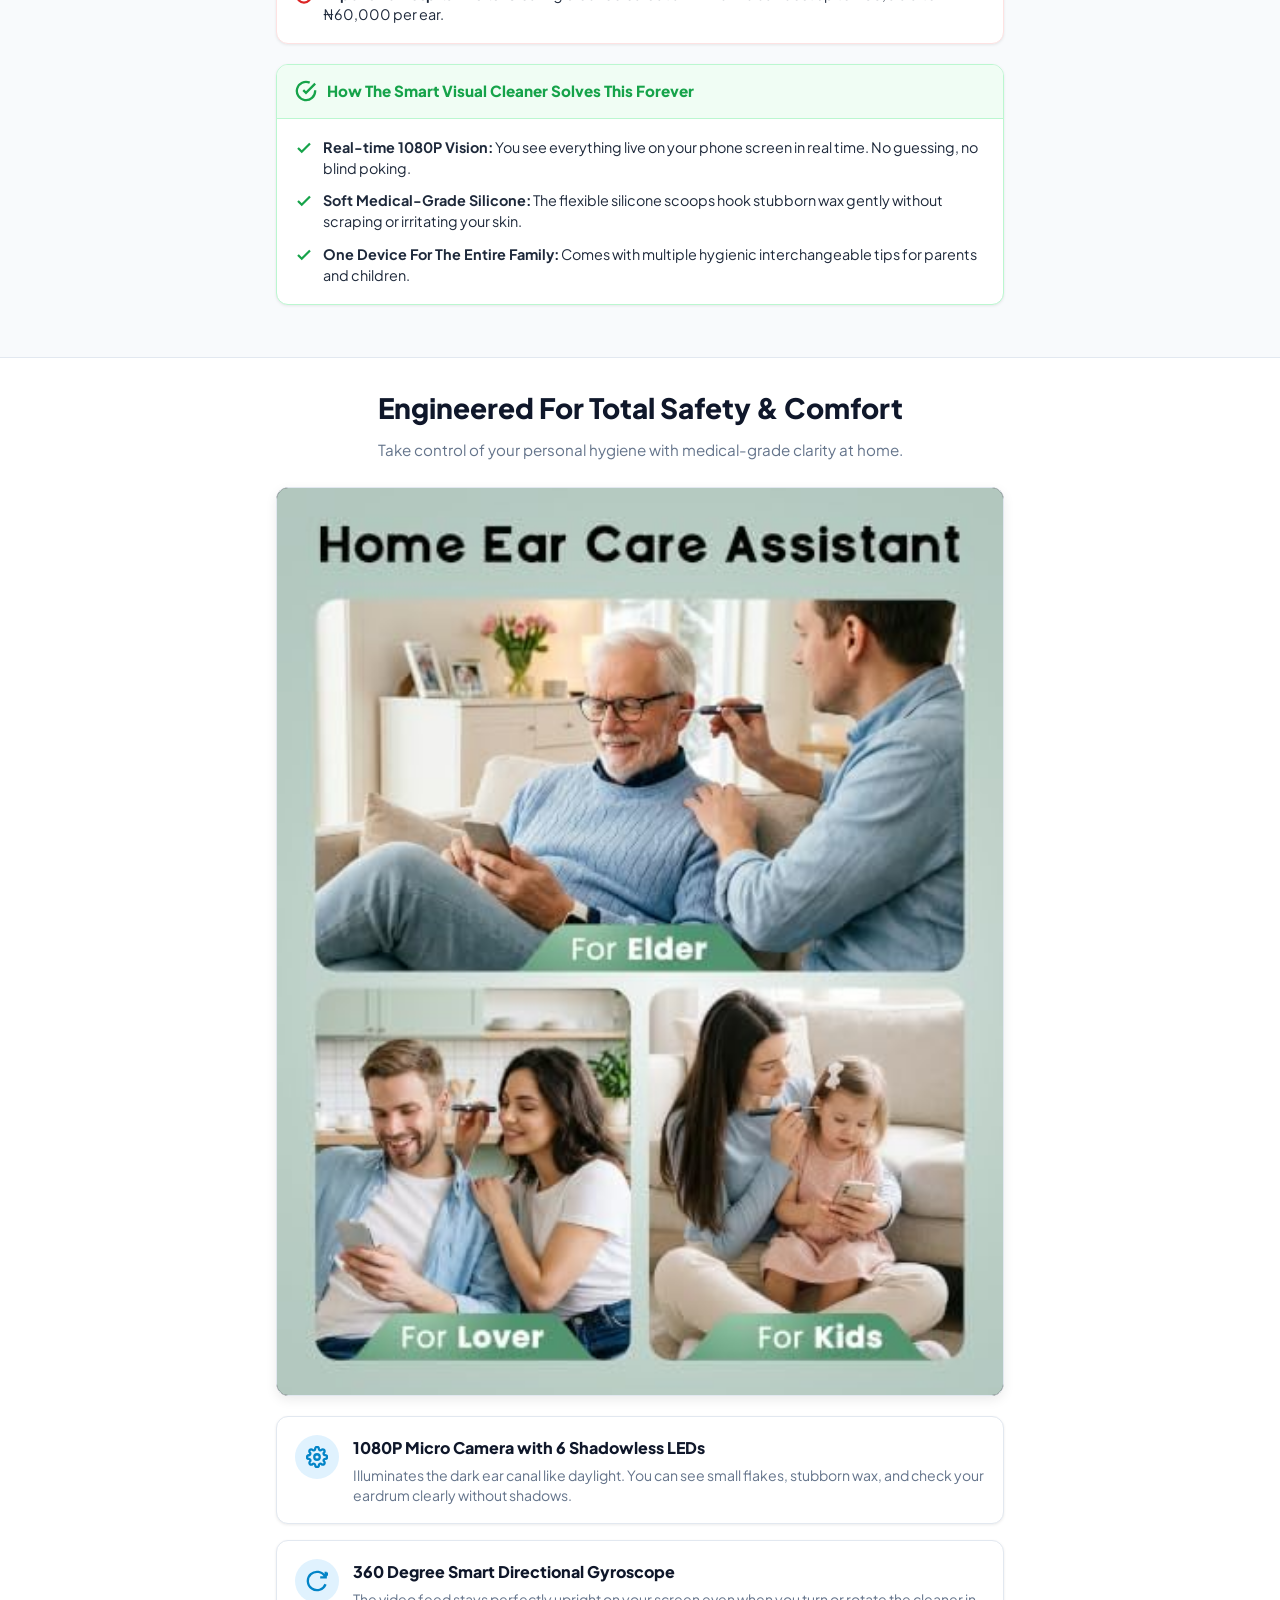
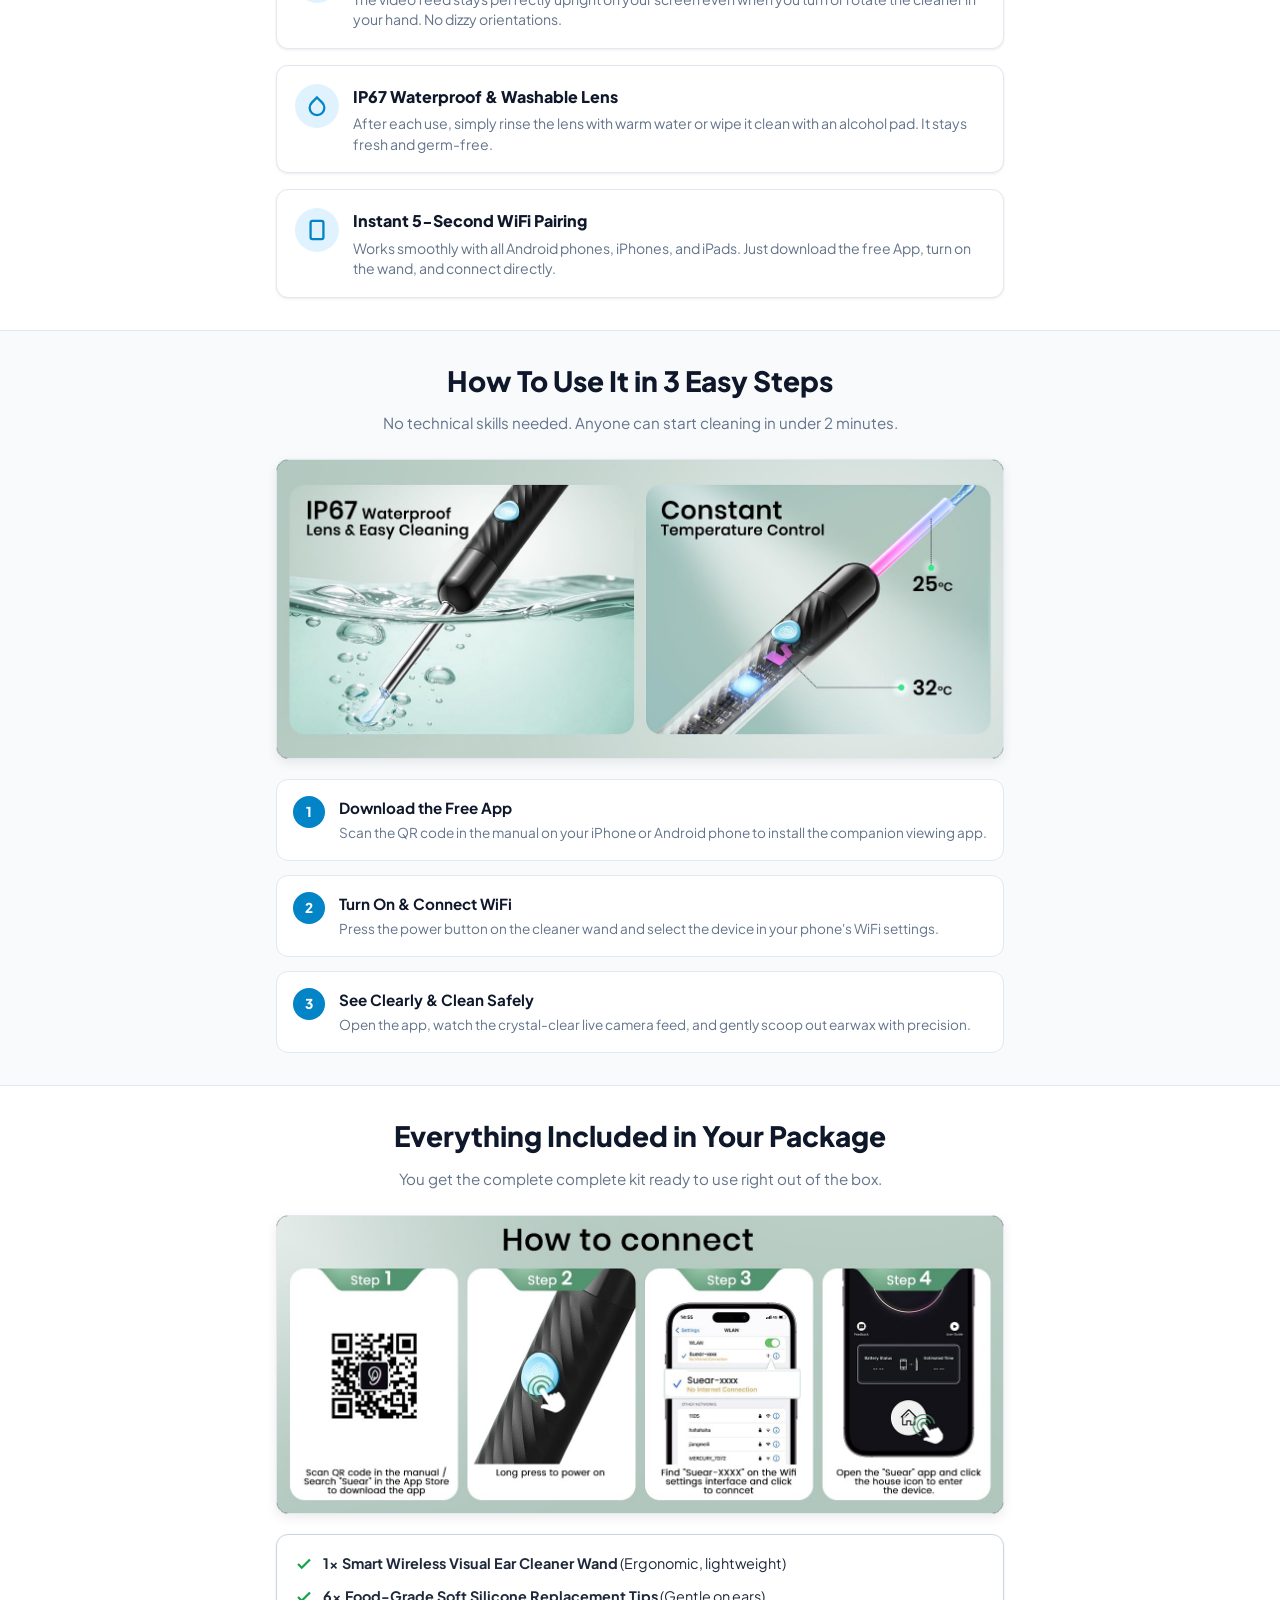
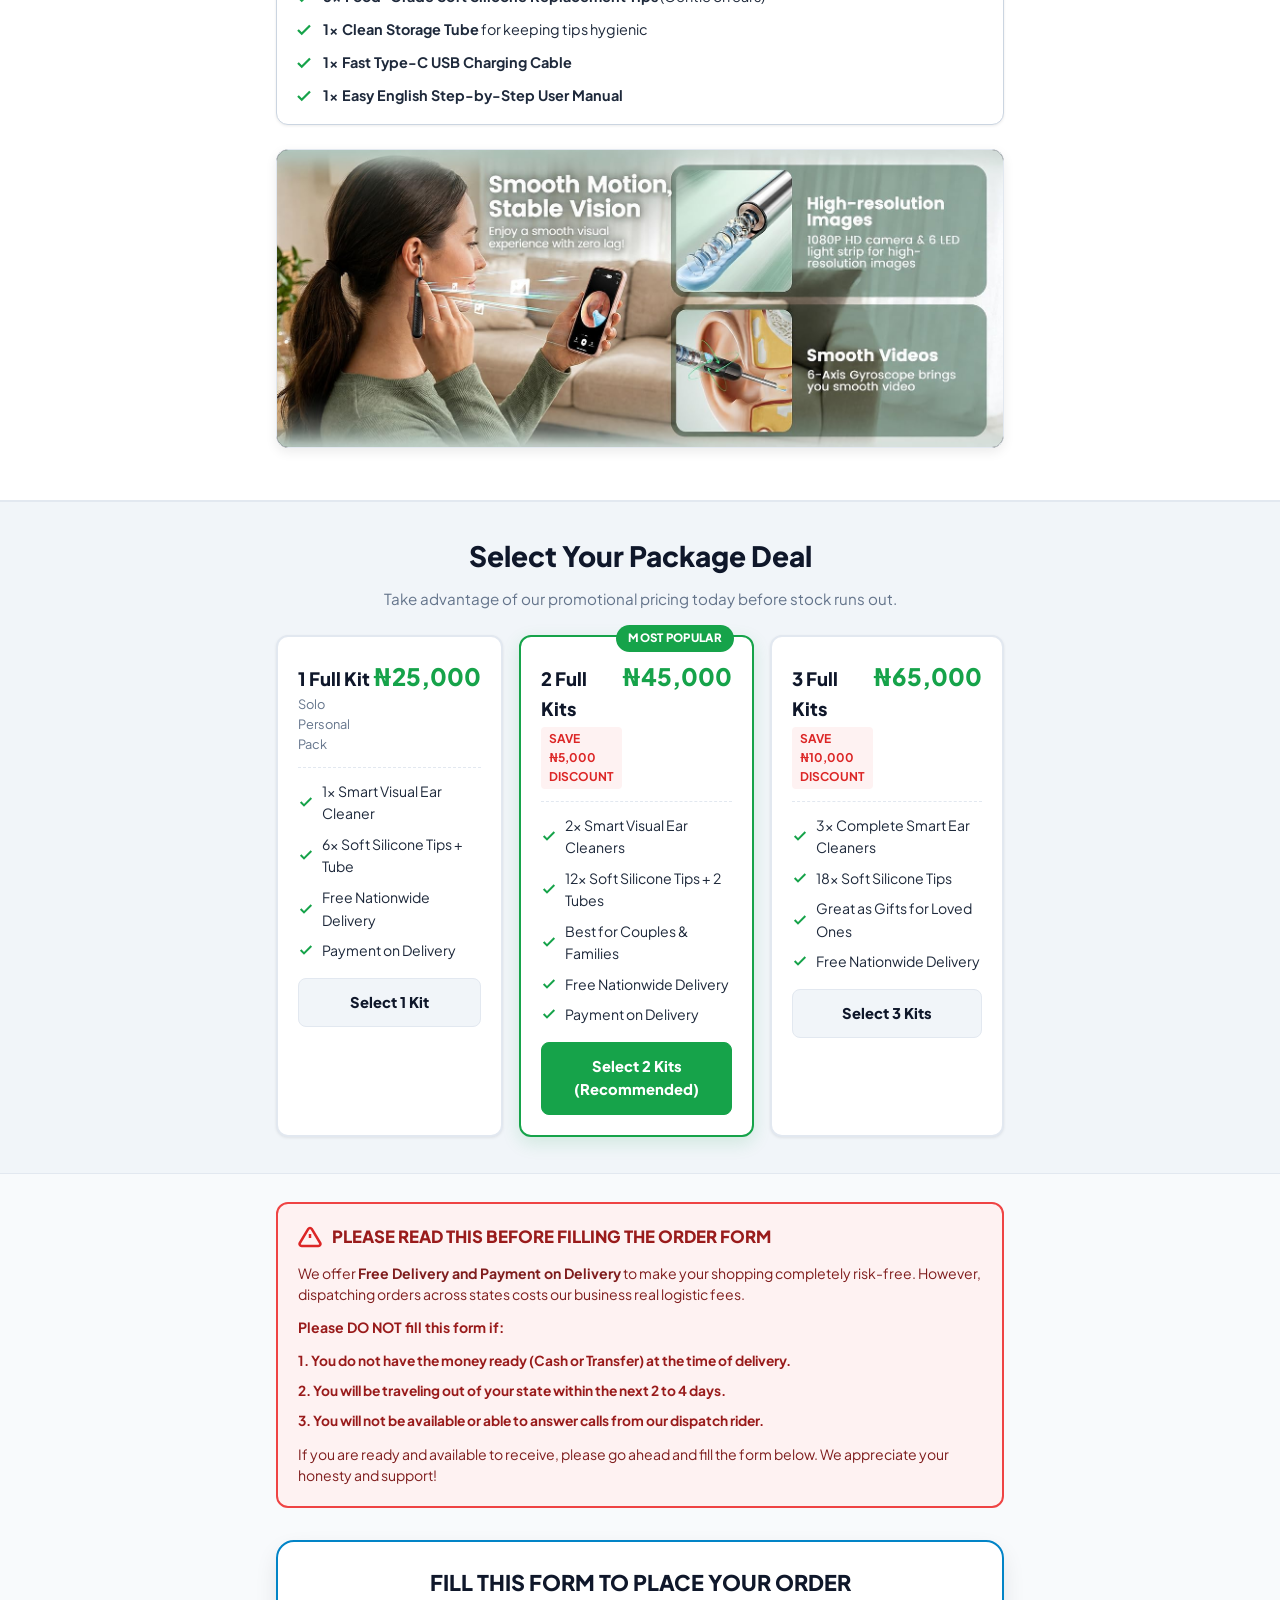
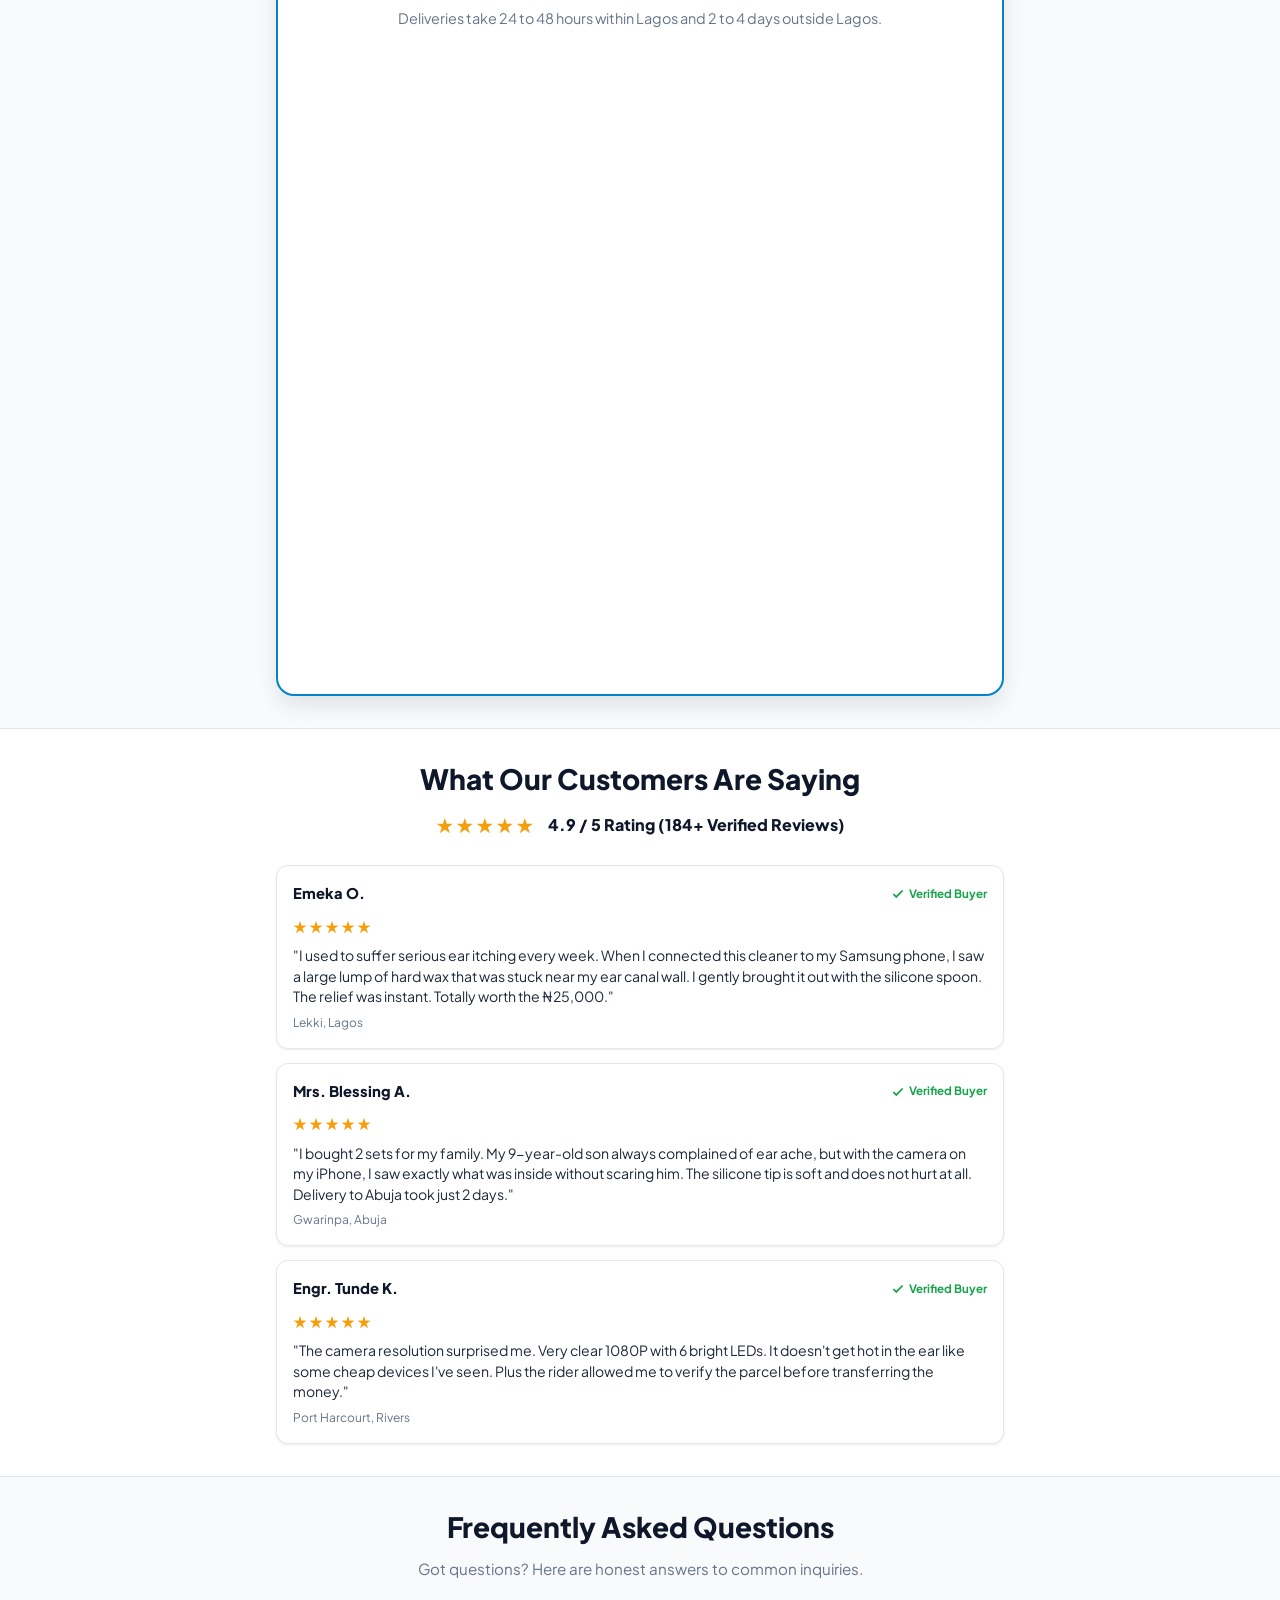
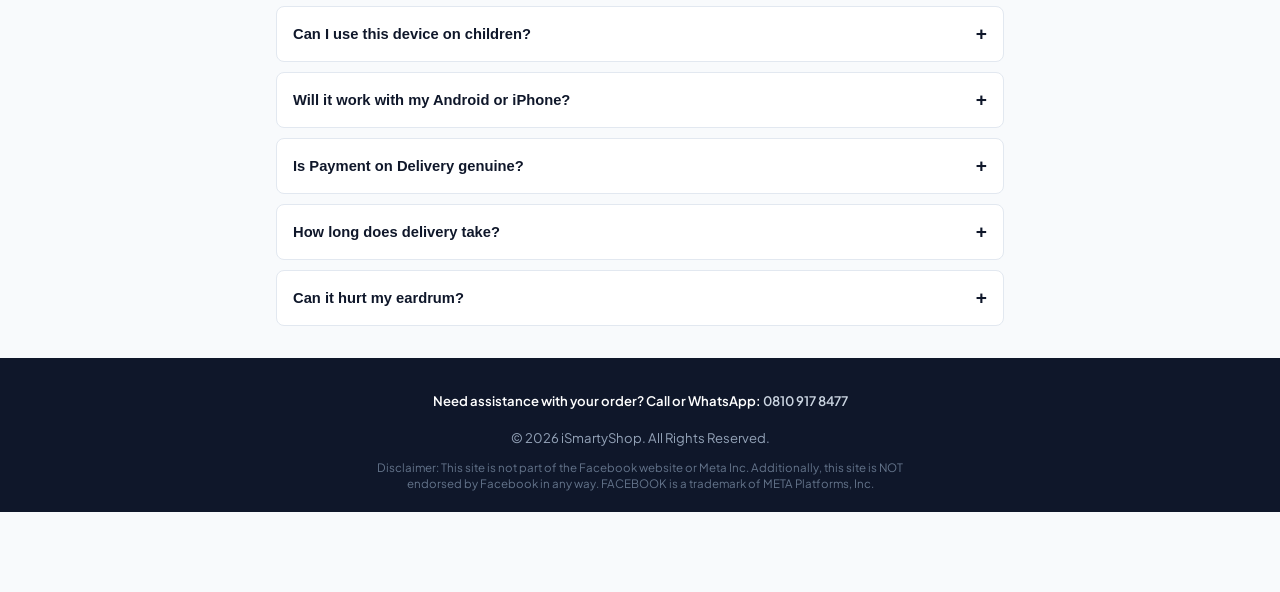
==== commit a5c08cb4: "Install Meta Pixel 1215552739327356 across storefront, sales page, and thank you page" ====
--- a/ear-cleaner/index.html
+++ b/ear-cleaner/index.html
@@ -18,11 +18,7 @@
   <!-- Core Stylesheet -->
   <link rel="stylesheet" href="../assets/css/style.css">
 
-  <!-- ============================================================
-       FACEBOOK / META PIXEL CODE (OPTIONAL)
-       When you get your Pixel ID, simply uncomment and replace 'YOUR_PIXEL_ID_HERE'
-       ============================================================ -->
-  <!--
+  <!-- Facebook / Meta Pixel Code -->
   <script>
     !function(f,b,e,v,n,t,s)
     {if(f.fbq)return;n=f.fbq=function(){n.callMethod?
@@ -32,15 +28,21 @@
     t.src=v;s=b.getElementsByTagName(e)[0];
     s.parentNode.insertBefore(t,s)}(window, document,'script',
     'https://connect.facebook.net/en_US/fbevents.js');
-    fbq('init', 'YOUR_PIXEL_ID_HERE');
+    fbq('init', '1215552739327356');
     fbq('track', 'PageView');
     fbq('track', 'ViewContent', {
       content_name: 'Smart Visual Ear Cleaner',
+      content_ids: ['smart-visual-ear-cleaner'],
+      content_type: 'product',
       value: 25000,
       currency: 'NGN'
     });
   </script>
-  -->
+  <noscript>
+    <img height="1" width="1" style="display:none" 
+         src="https://www.facebook.com/tr?id=1215552739327356&ev=PageView&noscript=1"/>
+  </noscript>
+  <!-- End Facebook / Meta Pixel Code -->
 </head>
 <body>
 
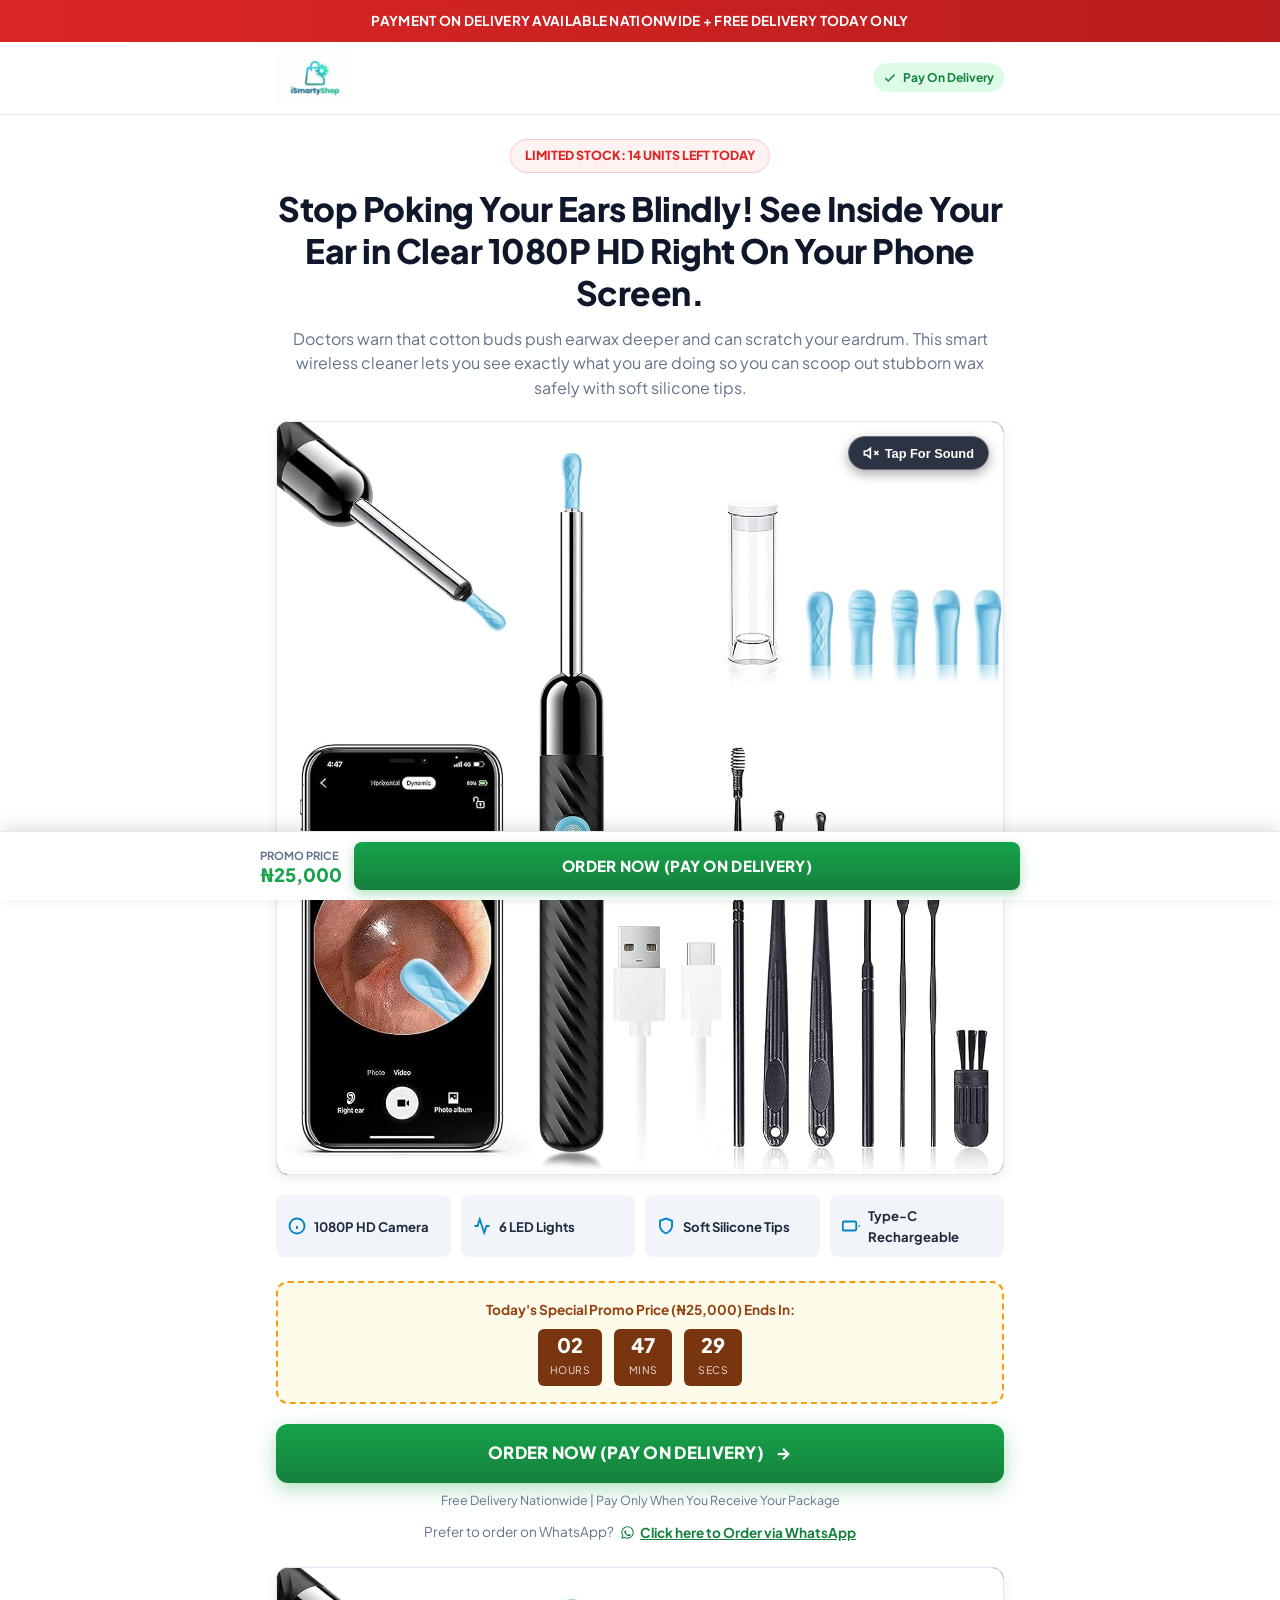
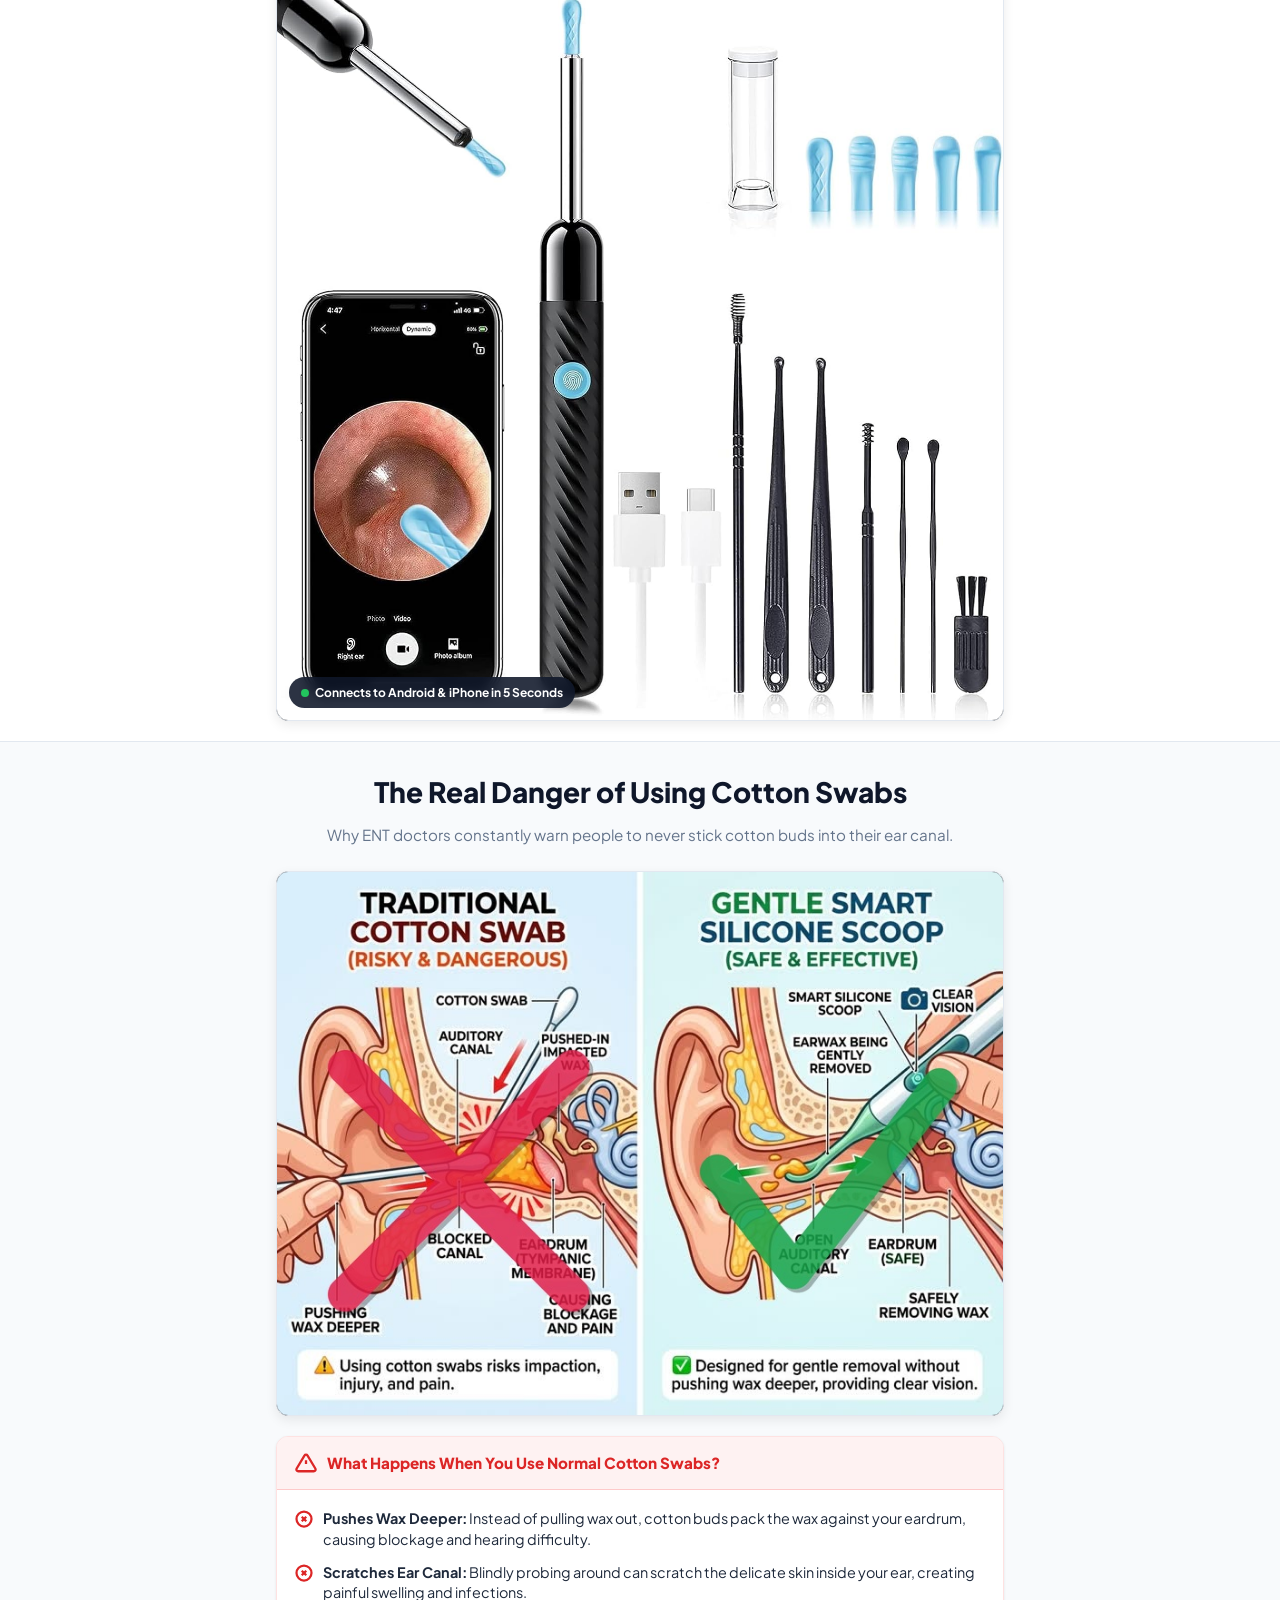
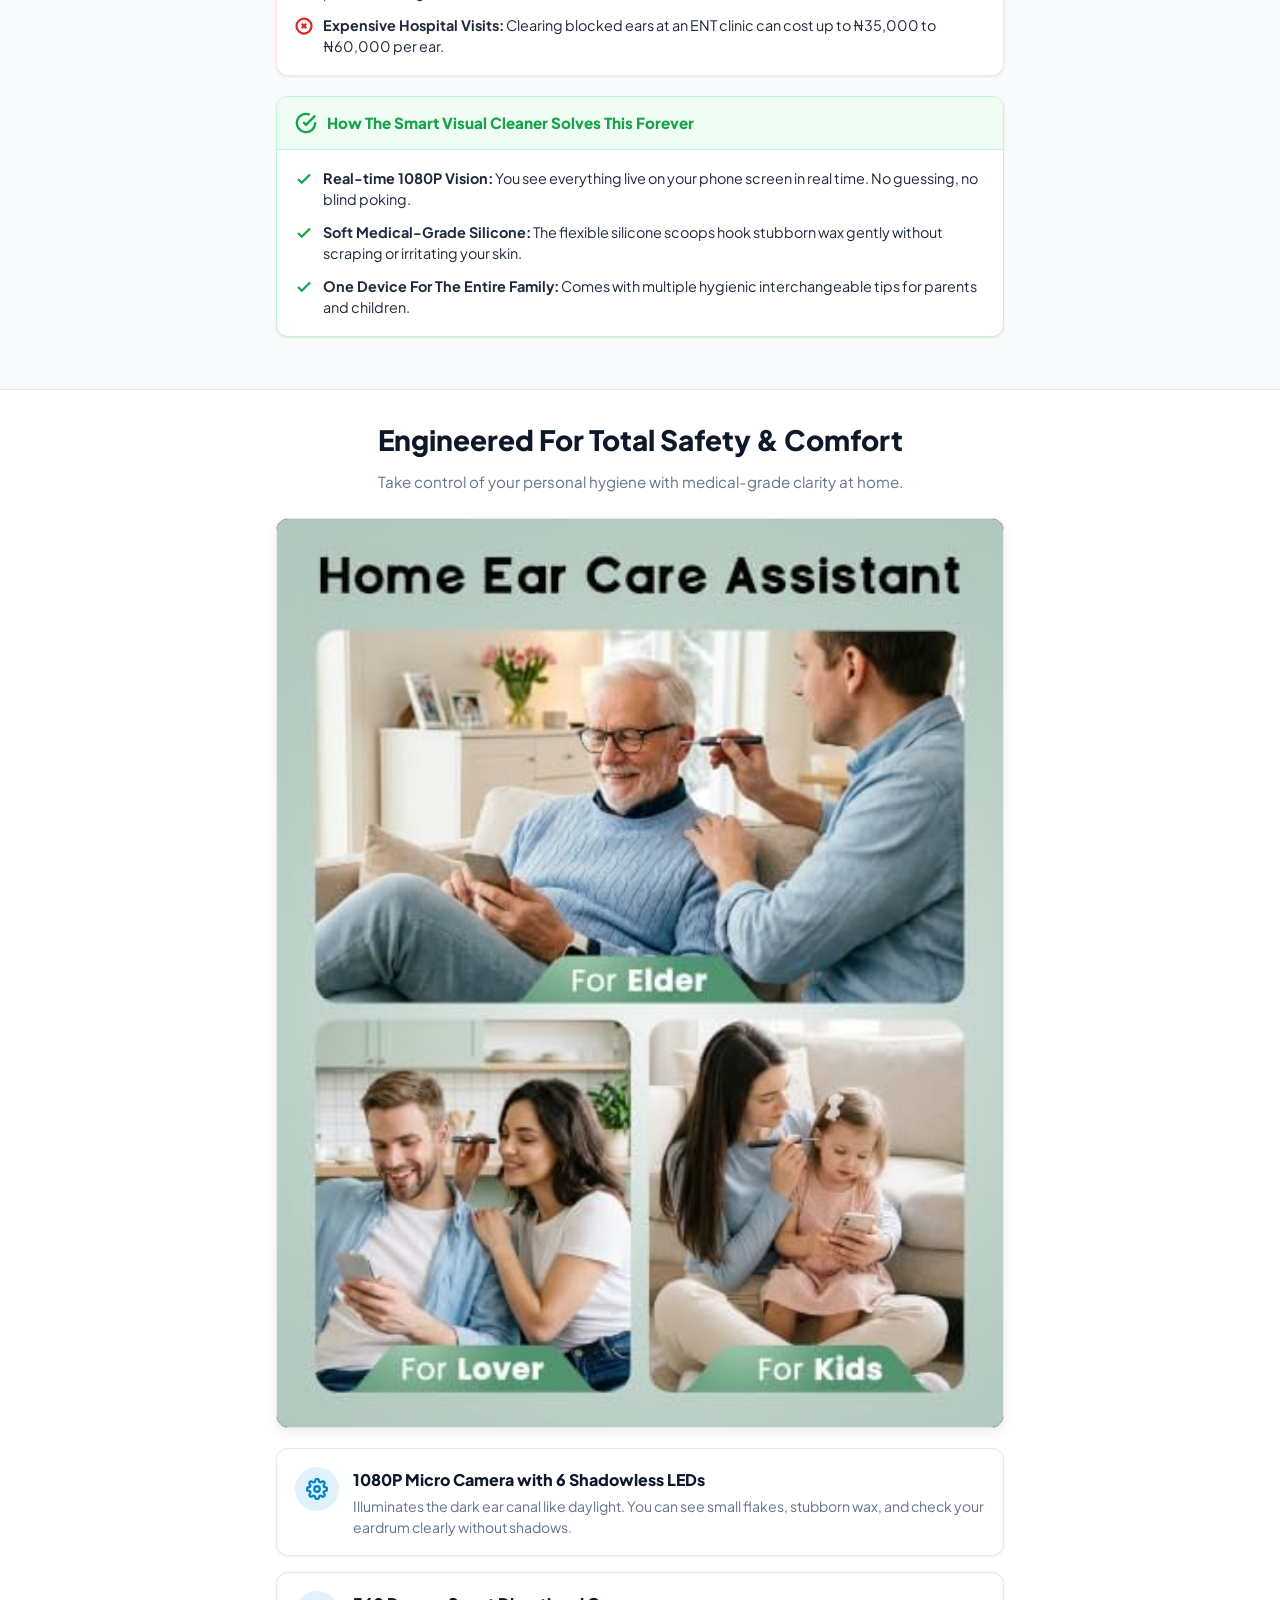
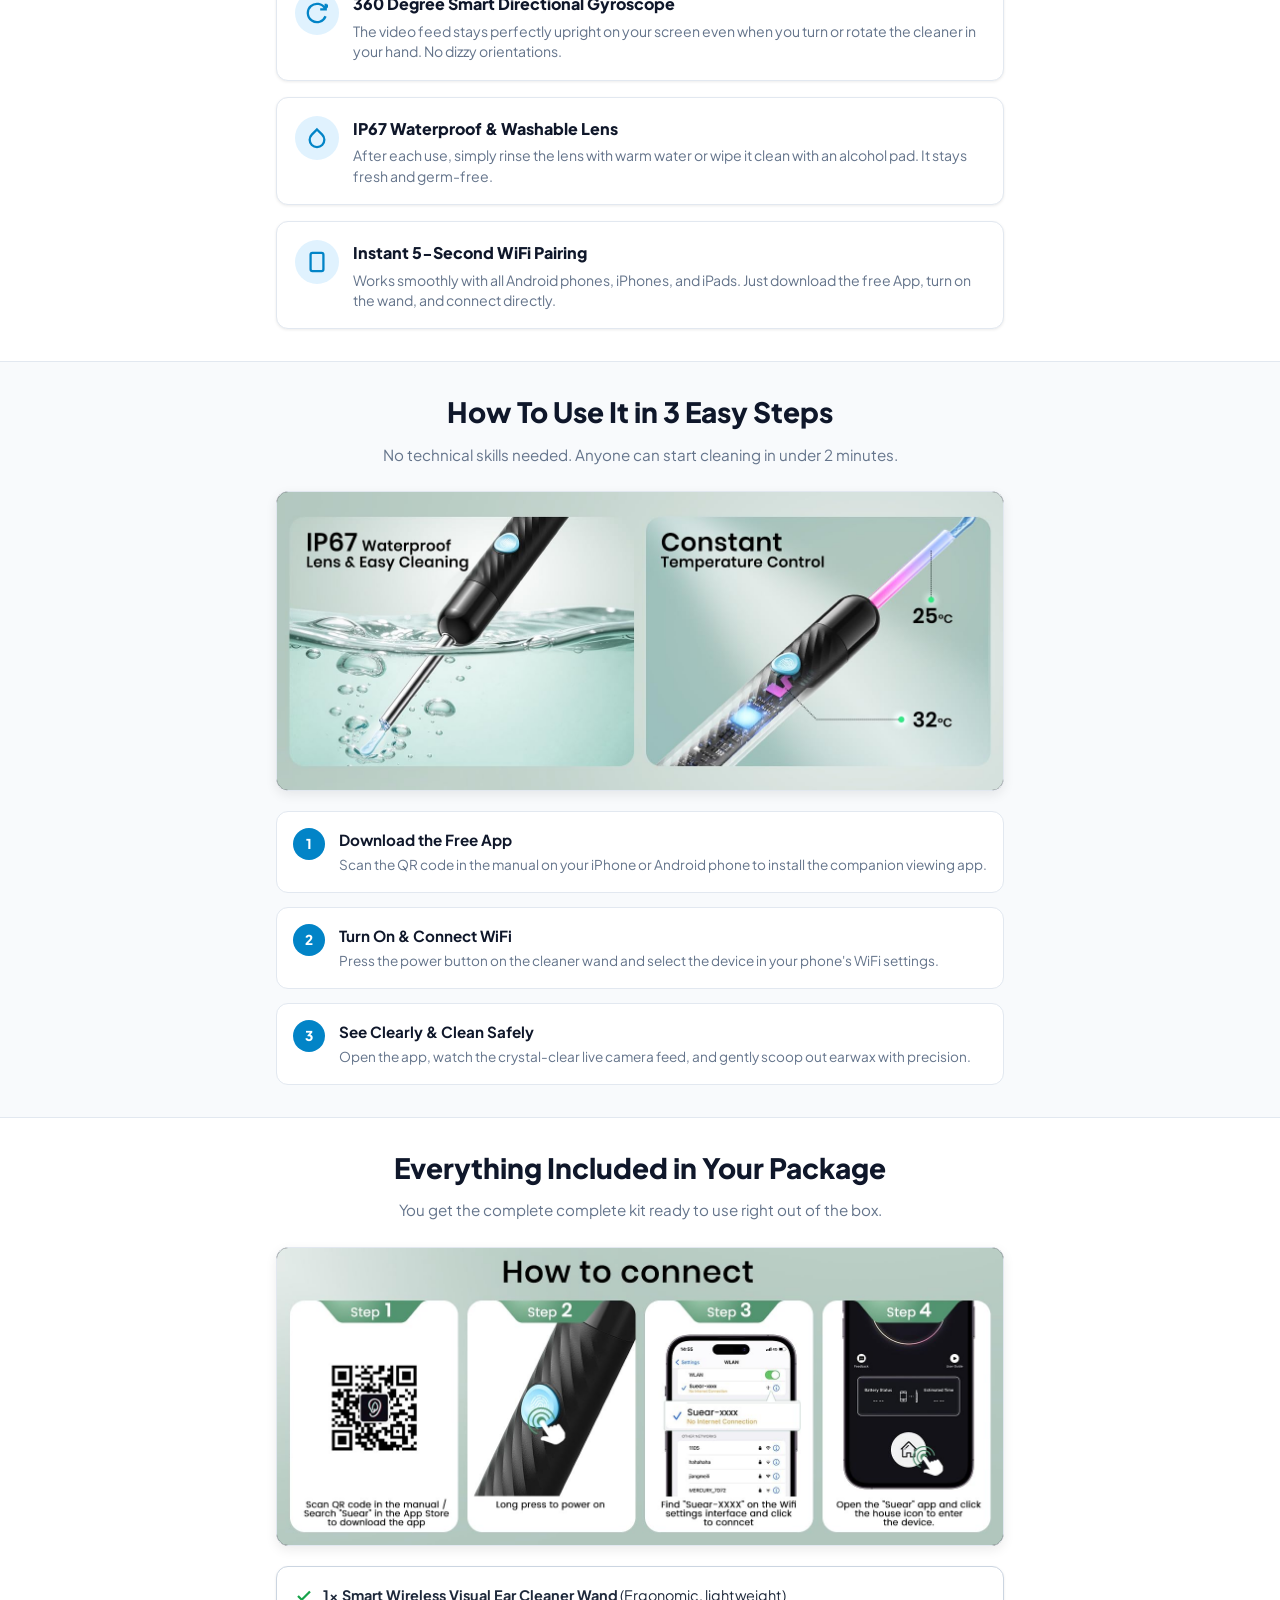
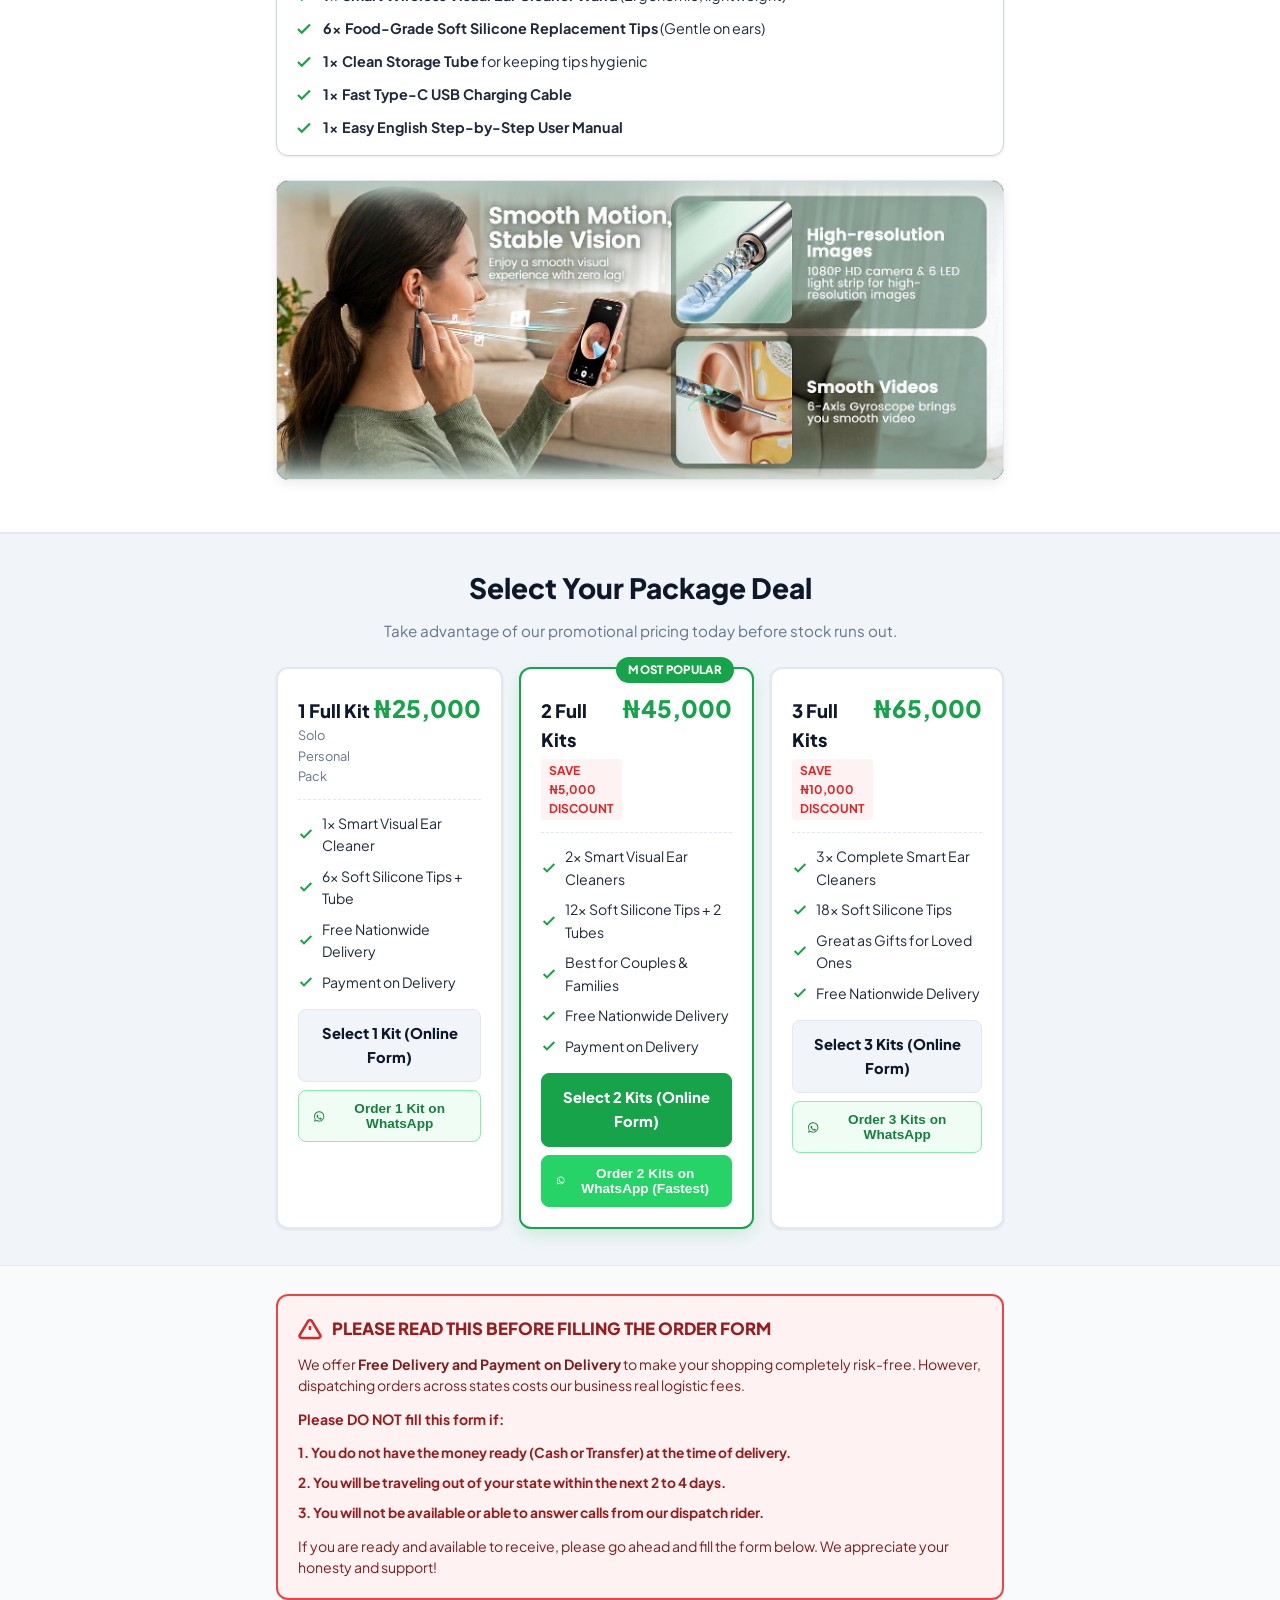
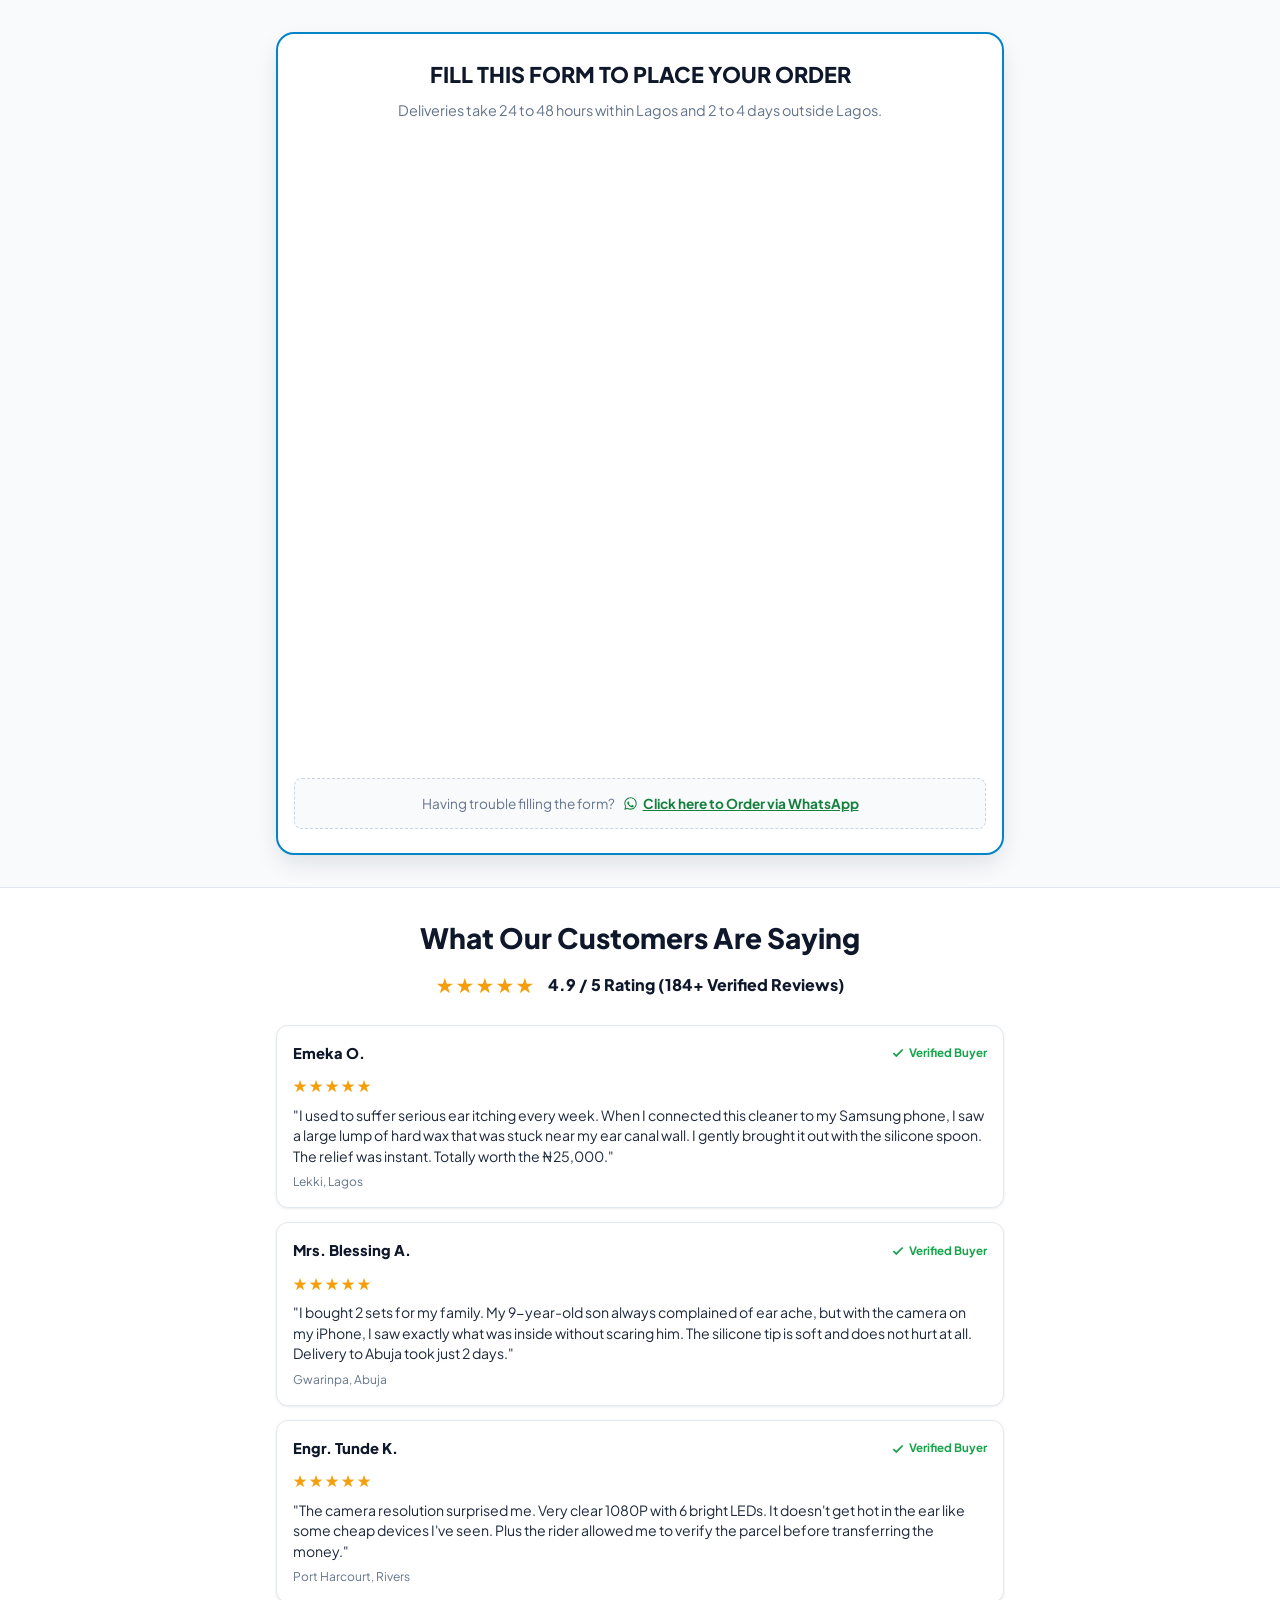
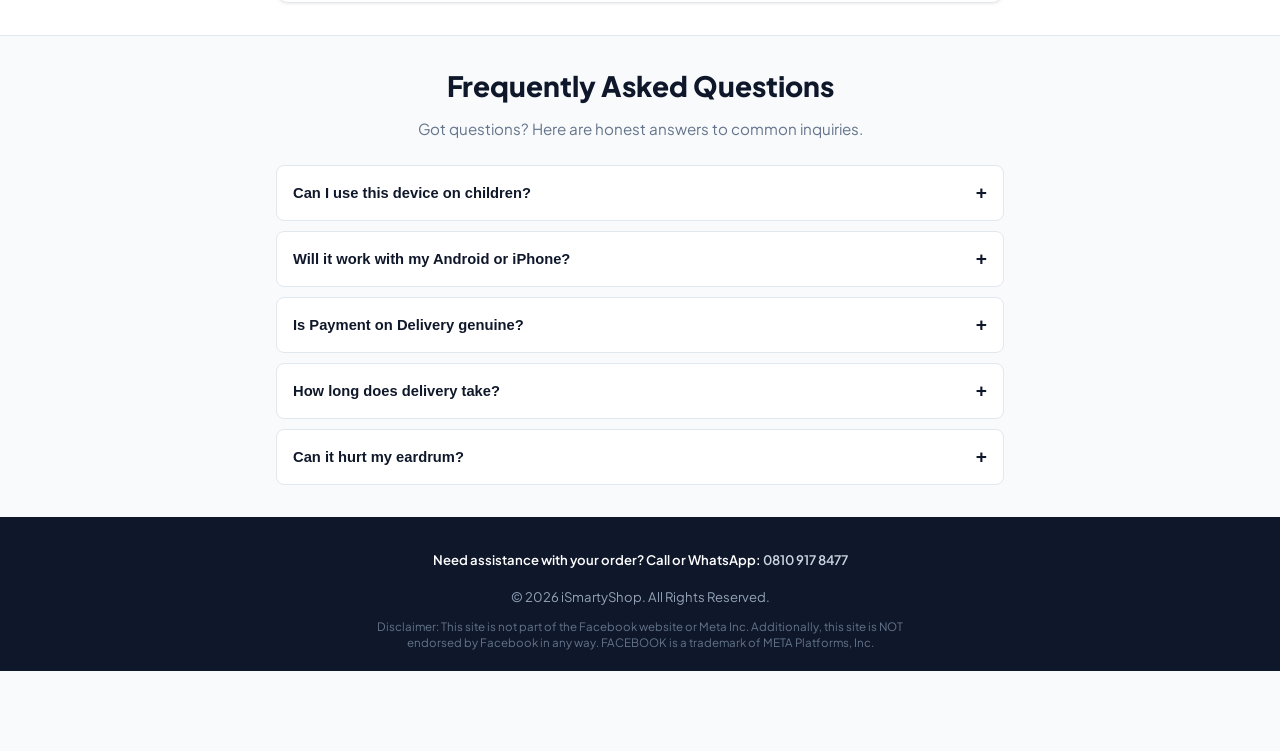
==== commit 93efd2e9: "whatsapp" ====
--- a/ear-cleaner/index.html
+++ b/ear-cleaner/index.html
@@ -144,6 +144,15 @@
           <svg width="18" height="18" viewBox="0 0 24 24" fill="none" stroke="currentColor" stroke-width="3"><path d="M5 12h14"/><path d="M12 5l7 7-7 7"/></svg>
         </a>
         <p class="btn-cta-subtext">Free Delivery Nationwide | Pay Only When You Receive Your Package</p>
+        
+        <!-- Discreet WhatsApp Quick Link (Non-competing) -->
+        <div class="hero-wa-sublink">
+          <span>Prefer to order on WhatsApp?</span>
+          <button type="button" class="btn-wa-text-link open-wa-modal" data-package="1">
+            <svg width="15" height="15" viewBox="0 0 24 24" fill="currentColor"><path d="M12.04 2c-5.46 0-9.91 4.45-9.91 9.91 0 1.75.46 3.45 1.32 4.95L2.05 22l5.25-1.38c1.45.79 3.08 1.21 4.74 1.21 5.46 0 9.91-4.45 9.91-9.91 0-2.65-1.03-5.14-2.9-7.01A9.816 9.816 0 0 0 12.04 2zm.01 1.67c2.2 0 4.26.86 5.82 2.42a8.225 8.225 0 0 1 2.41 5.83c0 4.54-3.7 8.24-8.24 8.24-1.48 0-2.93-.4-4.2-1.15l-.3-.18-3.12.82.83-3.04-.2-.31a8.196 8.196 0 0 1-1.26-4.38c0-4.54 3.7-8.24 8.24-8.24zm4.52 11.66c-.25-.13-1.47-.72-1.7-.81-.23-.08-.39-.13-.56.13-.17.25-.64.81-.79.97-.14.17-.29.19-.54.06-.25-.13-1.06-.39-2.01-1.24-.74-.66-1.24-1.48-1.39-1.73-.14-.25-.02-.39.11-.51.11-.11.25-.29.37-.43.13-.15.17-.25.25-.42.08-.17.04-.32-.02-.45-.06-.13-.56-1.35-.77-1.85-.2-.49-.41-.42-.56-.43h-.48c-.17 0-.44.06-.67.31-.23.25-.88.86-.88 2.1 0 1.24.9 2.44 1.03 2.61.13.17 1.78 2.72 4.31 3.81.6.26 1.07.42 1.44.53.61.19 1.16.17 1.6.1.49-.07 1.47-.6 1.68-1.18.21-.58.21-1.07.15-1.18-.06-.11-.23-.17-.48-.3z"/></svg>
+            Click here to Order via WhatsApp
+          </button>
+        </div>
 
         <!-- Product Image Showcase -->
         <div class="media-card" style="margin-top: 24px; margin-bottom: 0;">
@@ -398,7 +407,11 @@
                 Payment on Delivery
               </li>
             </ul>
-            <a href="#order-form" class="btn-select-package">Select 1 Kit</a>
+            <a href="#order-form" class="btn-select-package">Select 1 Kit (Online Form)</a>
+            <button type="button" class="btn-whatsapp-pill open-wa-modal" data-package="1">
+              <svg width="15" height="15" viewBox="0 0 24 24" fill="currentColor"><path d="M12.04 2c-5.46 0-9.91 4.45-9.91 9.91 0 1.75.46 3.45 1.32 4.95L2.05 22l5.25-1.38c1.45.79 3.08 1.21 4.74 1.21 5.46 0 9.91-4.45 9.91-9.91 0-2.65-1.03-5.14-2.9-7.01A9.816 9.816 0 0 0 12.04 2zm.01 1.67c2.2 0 4.26.86 5.82 2.42a8.225 8.225 0 0 1 2.41 5.83c0 4.54-3.7 8.24-8.24 8.24-1.48 0-2.93-.4-4.2-1.15l-.3-.18-3.12.82.83-3.04-.2-.31a8.196 8.196 0 0 1-1.26-4.38c0-4.54 3.7-8.24 8.24-8.24zm4.52 11.66c-.25-.13-1.47-.72-1.7-.81-.23-.08-.39-.13-.56.13-.17.25-.64.81-.79.97-.14.17-.29.19-.54.06-.25-.13-1.06-.39-2.01-1.24-.74-.66-1.24-1.48-1.39-1.73-.14-.25-.02-.39.11-.51.11-.11.25-.29.37-.43.13-.15.17-.25.25-.42.08-.17.04-.32-.02-.45-.06-.13-.56-1.35-.77-1.85-.2-.49-.41-.42-.56-.43h-.48c-.17 0-.44.06-.67.31-.23.25-.88.86-.88 2.1 0 1.24.9 2.44 1.03 2.61.13.17 1.78 2.72 4.31 3.81.6.26 1.07.42 1.44.53.61.19 1.16.17 1.6.1.49-.07 1.47-.6 1.68-1.18.21-.58.21-1.07.15-1.18-.06-.11-.23-.17-.48-.3z"/></svg>
+              Order 1 Kit on WhatsApp
+            </button>
           </div>
 
           <!-- Package 2 (Most Popular) -->
@@ -433,7 +446,11 @@
                 Payment on Delivery
               </li>
             </ul>
-            <a href="#order-form" class="btn-select-package">Select 2 Kits (Recommended)</a>
+            <a href="#order-form" class="btn-select-package">Select 2 Kits (Online Form)</a>
+            <button type="button" class="btn-whatsapp-pill open-wa-modal" data-package="2" style="background: #25d366; color: #ffffff; border-color: #25d366;">
+              <svg width="15" height="15" viewBox="0 0 24 24" fill="currentColor"><path d="M12.04 2c-5.46 0-9.91 4.45-9.91 9.91 0 1.75.46 3.45 1.32 4.95L2.05 22l5.25-1.38c1.45.79 3.08 1.21 4.74 1.21 5.46 0 9.91-4.45 9.91-9.91 0-2.65-1.03-5.14-2.9-7.01A9.816 9.816 0 0 0 12.04 2zm.01 1.67c2.2 0 4.26.86 5.82 2.42a8.225 8.225 0 0 1 2.41 5.83c0 4.54-3.7 8.24-8.24 8.24-1.48 0-2.93-.4-4.2-1.15l-.3-.18-3.12.82.83-3.04-.2-.31a8.196 8.196 0 0 1-1.26-4.38c0-4.54 3.7-8.24 8.24-8.24zm4.52 11.66c-.25-.13-1.47-.72-1.7-.81-.23-.08-.39-.13-.56.13-.17.25-.64.81-.79.97-.14.17-.29.19-.54.06-.25-.13-1.06-.39-2.01-1.24-.74-.66-1.24-1.48-1.39-1.73-.14-.25-.02-.39.11-.51.11-.11.25-.29.37-.43.13-.15.17-.25.25-.42.08-.17.04-.32-.02-.45-.06-.13-.56-1.35-.77-1.85-.2-.49-.41-.42-.56-.43h-.48c-.17 0-.44.06-.67.31-.23.25-.88.86-.88 2.1 0 1.24.9 2.44 1.03 2.61.13.17 1.78 2.72 4.31 3.81.6.26 1.07.42 1.44.53.61.19 1.16.17 1.6.1.49-.07 1.47-.6 1.68-1.18.21-.58.21-1.07.15-1.18-.06-.11-.23-.17-.48-.3z"/></svg>
+              Order 2 Kits on WhatsApp (Fastest)
+            </button>
           </div>
 
           <!-- Package 3 -->
@@ -463,7 +480,11 @@
                 Free Nationwide Delivery
               </li>
             </ul>
-            <a href="#order-form" class="btn-select-package">Select 3 Kits</a>
+            <a href="#order-form" class="btn-select-package">Select 3 Kits (Online Form)</a>
+            <button type="button" class="btn-whatsapp-pill open-wa-modal" data-package="3">
+              <svg width="15" height="15" viewBox="0 0 24 24" fill="currentColor"><path d="M12.04 2c-5.46 0-9.91 4.45-9.91 9.91 0 1.75.46 3.45 1.32 4.95L2.05 22l5.25-1.38c1.45.79 3.08 1.21 4.74 1.21 5.46 0 9.91-4.45 9.91-9.91 0-2.65-1.03-5.14-2.9-7.01A9.816 9.816 0 0 0 12.04 2zm.01 1.67c2.2 0 4.26.86 5.82 2.42a8.225 8.225 0 0 1 2.41 5.83c0 4.54-3.7 8.24-8.24 8.24-1.48 0-2.93-.4-4.2-1.15l-.3-.18-3.12.82.83-3.04-.2-.31a8.196 8.196 0 0 1-1.26-4.38c0-4.54 3.7-8.24 8.24-8.24zm4.52 11.66c-.25-.13-1.47-.72-1.7-.81-.23-.08-.39-.13-.56.13-.17.25-.64.81-.79.97-.14.17-.29.19-.54.06-.25-.13-1.06-.39-2.01-1.24-.74-.66-1.24-1.48-1.39-1.73-.14-.25-.02-.39.11-.51.11-.11.25-.29.37-.43.13-.15.17-.25.25-.42.08-.17.04-.32-.02-.45-.06-.13-.56-1.35-.77-1.85-.2-.49-.41-.42-.56-.43h-.48c-.17 0-.44.06-.67.31-.23.25-.88.86-.88 2.1 0 1.24.9 2.44 1.03 2.61.13.17 1.78 2.72 4.31 3.81.6.26 1.07.42 1.44.53.61.19 1.16.17 1.6.1.49-.07 1.47-.6 1.68-1.18.21-.58.21-1.07.15-1.18-.06-.11-.23-.17-.48-.3z"/></svg>
+              Order 3 Kits on WhatsApp
+            </button>
           </div>
 
         </div>
@@ -517,6 +538,15 @@
           </iframe>
         </div>
 
+        <!-- Discreet WhatsApp Fallback Below Form (Non-competing) -->
+        <div class="order-fallback-wa">
+          <span>Having trouble filling the form?</span>
+          <button type="button" class="btn-wa-text-link open-wa-modal" data-package="1">
+            <svg width="15" height="15" viewBox="0 0 24 24" fill="currentColor"><path d="M12.04 2c-5.46 0-9.91 4.45-9.91 9.91 0 1.75.46 3.45 1.32 4.95L2.05 22l5.25-1.38c1.45.79 3.08 1.21 4.74 1.21 5.46 0 9.91-4.45 9.91-9.91 0-2.65-1.03-5.14-2.9-7.01A9.816 9.816 0 0 0 12.04 2zm.01 1.67c2.2 0 4.26.86 5.82 2.42a8.225 8.225 0 0 1 2.41 5.83c0 4.54-3.7 8.24-8.24 8.24-1.48 0-2.93-.4-4.2-1.15l-.3-.18-3.12.82.83-3.04-.2-.31a8.196 8.196 0 0 1-1.26-4.38c0-4.54 3.7-8.24 8.24-8.24zm4.52 11.66c-.25-.13-1.47-.72-1.7-.81-.23-.08-.39-.13-.56.13-.17.25-.64.81-.79.97-.14.17-.29.19-.54.06-.25-.13-1.06-.39-2.01-1.24-.74-.66-1.24-1.48-1.39-1.73-.14-.25-.02-.39.11-.51.11-.11.25-.29.37-.43.13-.15.17-.25.25-.42.08-.17.04-.32-.02-.45-.06-.13-.56-1.35-.77-1.85-.2-.49-.41-.42-.56-.43h-.48c-.17 0-.44.06-.67.31-.23.25-.88.86-.88 2.1 0 1.24.9 2.44 1.03 2.61.13.17 1.78 2.72 4.31 3.81.6.26 1.07.42 1.44.53.61.19 1.16.17 1.6.1.49-.07 1.47-.6 1.68-1.18.21-.58.21-1.07.15-1.18-.06-.11-.23-.17-.48-.3z"/></svg>
+            Click here to Order via WhatsApp
+          </button>
+        </div>
+
       </div>
     </section>
 
@@ -671,6 +701,152 @@
     </div>
   </div>
 
+  <!-- Professional WhatsApp Order Modal -->
+  <div id="wa-order-modal" class="wa-modal-overlay" role="dialog" aria-modal="true" aria-labelledby="wa-modal-title">
+    <div class="wa-modal-card">
+      
+      <!-- Modal Header -->
+      <div class="wa-modal-header">
+        <div class="wa-modal-header-left">
+          <div class="wa-brand-icon">
+            <svg width="24" height="24" viewBox="0 0 24 24" fill="currentColor"><path d="M12.04 2c-5.46 0-9.91 4.45-9.91 9.91 0 1.75.46 3.45 1.32 4.95L2.05 22l5.25-1.38c1.45.79 3.08 1.21 4.74 1.21 5.46 0 9.91-4.45 9.91-9.91 0-2.65-1.03-5.14-2.9-7.01A9.816 9.816 0 0 0 12.04 2zm.01 1.67c2.2 0 4.26.86 5.82 2.42a8.225 8.225 0 0 1 2.41 5.83c0 4.54-3.7 8.24-8.24 8.24-1.48 0-2.93-.4-4.2-1.15l-.3-.18-3.12.82.83-3.04-.2-.31a8.196 8.196 0 0 1-1.26-4.38c0-4.54 3.7-8.24 8.24-8.24zm4.52 11.66c-.25-.13-1.47-.72-1.7-.81-.23-.08-.39-.13-.56.13-.17.25-.64.81-.79.97-.14.17-.29.19-.54.06-.25-.13-1.06-.39-2.01-1.24-.74-.66-1.24-1.48-1.39-1.73-.14-.25-.02-.39.11-.51.11-.11.25-.29.37-.43.13-.15.17-.25.25-.42.08-.17.04-.32-.02-.45-.06-.13-.56-1.35-.77-1.85-.2-.49-.41-.42-.56-.43h-.48c-.17 0-.44.06-.67.31-.23.25-.88.86-.88 2.1 0 1.24.9 2.44 1.03 2.61.13.17 1.78 2.72 4.31 3.81.6.26 1.07.42 1.44.53.61.19 1.16.17 1.6.1.49-.07 1.47-.6 1.68-1.18.21-.58.21-1.07.15-1.18-.06-.11-.23-.17-.48-.3z"/></svg>
+          </div>
+          <div>
+            <h3 id="wa-modal-title" class="wa-modal-title">Order via WhatsApp</h3>
+            <p class="wa-modal-subtitle">Pay on Delivery • Free Nationwide Delivery</p>
+          </div>
+        </div>
+        <button type="button" class="wa-modal-close" id="wa-modal-close-btn" aria-label="Close modal">&times;</button>
+      </div>
+
+      <!-- Modal Body -->
+      <div class="wa-modal-body">
+        
+        <!-- Package Selector -->
+        <div class="wa-package-label">
+          <span>1. Select Your Preferred Package:</span>
+        </div>
+        <div class="wa-package-grid">
+          
+          <div class="wa-package-item active" data-package-id="1" data-qty="1" data-price="25000" data-label="1 Full Kit (₦25,000)">
+            <div class="wa-pkg-qty">1 Full Kit</div>
+            <div class="wa-pkg-price">₦25,000</div>
+            <div class="wa-pkg-desc">Standard Pack</div>
+          </div>
+
+          <div class="wa-package-item" data-package-id="2" data-qty="2" data-price="45000" data-label="2 Full Kits (₦45,000)">
+            <span class="wa-pkg-badge">SAVE ₦5k</span>
+            <div class="wa-pkg-qty">2 Full Kits</div>
+            <div class="wa-pkg-price">₦45,000</div>
+            <div class="wa-pkg-desc">Most Popular</div>
+          </div>
+
+          <div class="wa-package-item" data-package-id="3" data-qty="3" data-price="65000" data-label="3 Full Kits (₦65,000)">
+            <span class="wa-pkg-badge">SAVE ₦10k</span>
+            <div class="wa-pkg-qty">3 Full Kits</div>
+            <div class="wa-pkg-price">₦65,000</div>
+            <div class="wa-pkg-desc">Family Pack</div>
+          </div>
+
+        </div>
+
+        <!-- Form Details -->
+        <form id="wa-order-form" novalidate>
+          
+          <div class="wa-form-group">
+            <label for="wa-fullname">Full Name <span class="req">*</span></label>
+            <input type="text" id="wa-fullname" class="wa-input" placeholder="e.g. Chukwuma Adebayo" required autocomplete="name">
+            <div class="wa-error-msg">Please enter your full name</div>
+          </div>
+
+          <div class="wa-form-group">
+            <label for="wa-phone">Active Phone Number (WhatsApp / Calls) <span class="req">*</span></label>
+            <input type="tel" id="wa-phone" class="wa-input" placeholder="e.g. 0801 234 5678" required autocomplete="tel">
+            <div class="wa-error-msg">Please enter a valid phone number (at least 10 digits)</div>
+          </div>
+
+          <div class="wa-form-group">
+            <label for="wa-altphone">Alternative Phone Number (Optional)</label>
+            <input type="tel" id="wa-altphone" class="wa-input" placeholder="e.g. 0812 345 6789 (in case rider cannot reach first number)">
+          </div>
+
+          <div class="wa-form-group">
+            <label for="wa-state">Delivery State <span class="req">*</span></label>
+            <select id="wa-state" class="wa-select" required>
+              <option value="" disabled selected>-- Select Your State --</option>
+              <option value="Lagos">Lagos</option>
+              <option value="Abuja FCT">Abuja FCT</option>
+              <option value="Rivers">Rivers (Port Harcourt)</option>
+              <option value="Ogun">Ogun</option>
+              <option value="Oyo">Oyo (Ibadan)</option>
+              <option value="Delta">Delta</option>
+              <option value="Edo">Edo (Benin)</option>
+              <option value="Kano">Kano</option>
+              <option value="Kaduna">Kaduna</option>
+              <option value="Anambra">Anambra</option>
+              <option value="Enugu">Enugu</option>
+              <option value="Imo">Imo</option>
+              <option value="Abia">Abia</option>
+              <option value="Akwa Ibom">Akwa Ibom</option>
+              <option value="Cross River">Cross River</option>
+              <option value="Bayelsa">Bayelsa</option>
+              <option value="Kwara">Kwara</option>
+              <option value="Ondo">Ondo</option>
+              <option value="Osun">Osun</option>
+              <option value="Ekiti">Ekiti</option>
+              <option value="Plateau">Plateau</option>
+              <option value="Benue">Benue</option>
+              <option value="Niger">Niger</option>
+              <option value="Nasarawa">Nasarawa</option>
+              <option value="Kogi">Kogi</option>
+              <option value="Other States">Other Nigerian State</option>
+            </select>
+            <div class="wa-error-msg">Please select your delivery state</div>
+          </div>
+
+          <div class="wa-form-group">
+            <label for="wa-address">Full Delivery Address & Landmark <span class="req">*</span></label>
+            <textarea id="wa-address" class="wa-textarea" rows="2" placeholder="e.g. House 14, Admiralty Way, close to Zenith Bank, Lekki Phase 1" required></textarea>
+            <div class="wa-error-msg">Please provide your full delivery address and landmark</div>
+          </div>
+
+          <div class="wa-form-group">
+            <label for="wa-notes">Delivery Notes / Best Time to Call (Optional)</label>
+            <input type="text" id="wa-notes" class="wa-input" placeholder="e.g. Call before coming, or available after 2 PM">
+          </div>
+
+          <!-- Trust Strip -->
+          <div class="wa-trust-strip">
+            <div class="wa-trust-item">
+              <svg width="15" height="15" viewBox="0 0 24 24" fill="none" stroke="#16a34a" stroke-width="2.5"><path d="M12 22s8-4 8-10V5l-8-3-8 3v7c0 6 8 10 8 10z"/></svg>
+              <span>Pay on Delivery</span>
+            </div>
+            <div class="wa-trust-item">
+              <svg width="15" height="15" viewBox="0 0 24 24" fill="none" stroke="#16a34a" stroke-width="2.5"><polyline points="20 6 9 17 4 12"/></svg>
+              <span>Free Delivery</span>
+            </div>
+            <div class="wa-trust-item">
+              <svg width="15" height="15" viewBox="0 0 24 24" fill="none" stroke="#16a34a" stroke-width="2.5"><circle cx="12" cy="12" r="10"/><polyline points="12 6 12 12 16 14"/></svg>
+              <span>Fast 24-48h Dispatch</span>
+            </div>
+          </div>
+
+          <!-- Big WhatsApp Submit Button -->
+          <button type="submit" class="btn-wa-submit" id="btn-submit-wa-order">
+            <span class="btn-main-txt">
+              <svg width="22" height="22" viewBox="0 0 24 24" fill="currentColor"><path d="M12.04 2c-5.46 0-9.91 4.45-9.91 9.91 0 1.75.46 3.45 1.32 4.95L2.05 22l5.25-1.38c1.45.79 3.08 1.21 4.74 1.21 5.46 0 9.91-4.45 9.91-9.91 0-2.65-1.03-5.14-2.9-7.01A9.816 9.816 0 0 0 12.04 2zm.01 1.67c2.2 0 4.26.86 5.82 2.42a8.225 8.225 0 0 1 2.41 5.83c0 4.54-3.7 8.24-8.24 8.24-1.48 0-2.93-.4-4.2-1.15l-.3-.18-3.12.82.83-3.04-.2-.31a8.196 8.196 0 0 1-1.26-4.38c0-4.54 3.7-8.24 8.24-8.24zm4.52 11.66c-.25-.13-1.47-.72-1.7-.81-.23-.08-.39-.13-.56.13-.17.25-.64.81-.79.97-.14.17-.29.19-.54.06-.25-.13-1.06-.39-2.01-1.24-.74-.66-1.24-1.48-1.39-1.73-.14-.25-.02-.39.11-.51.11-.11.25-.29.37-.43.13-.15.17-.25.25-.42.08-.17.04-.32-.02-.45-.06-.13-.56-1.35-.77-1.85-.2-.49-.41-.42-.56-.43h-.48c-.17 0-.44.06-.67.31-.23.25-.88.86-.88 2.1 0 1.24.9 2.44 1.03 2.61.13.17 1.78 2.72 4.31 3.81.6.26 1.07.42 1.44.53.61.19 1.16.17 1.6.1.49-.07 1.47-.6 1.68-1.18.21-.58.21-1.07.15-1.18-.06-.11-.23-.17-.48-.3z"/></svg>
+              SEND ORDER ON WHATSAPP NOW
+            </span>
+            <small>Direct to Official WhatsApp: 0810 917 8477</small>
+          </button>
+
+        </form>
+
+      </div>
+
+    </div>
+  </div>
+
   <!-- JavaScript -->
   <script src="../assets/js/script.js"></script>
 </body>
--- a/assets/css/style.css
+++ b/assets/css/style.css
@@ -1042,3 +1042,445 @@
   .pricing-cards { flex-direction: row; }
   .pricing-card { flex: 1; }
 }
+
+/* ============================================================
+   PROFESSIONAL WHATSAPP ORDERING SYSTEM & MODAL
+   ============================================================ */
+
+/* 1. Subtle Non-Competing WhatsApp Links (Hero & Form Fallback) */
+.hero-wa-sublink {
+  display: flex;
+  align-items: center;
+  justify-content: center;
+  gap: 6px;
+  margin-top: 10px;
+  font-size: 0.85rem;
+  color: var(--text-muted);
+  flex-wrap: wrap;
+}
+
+.order-fallback-wa {
+  display: flex;
+  align-items: center;
+  justify-content: center;
+  gap: 8px;
+  margin-top: 16px;
+  padding: 14px 16px;
+  background: #f8fafc;
+  border-radius: var(--radius-sm);
+  border: 1px dashed #cbd5e1;
+  font-size: 0.85rem;
+  color: var(--text-muted);
+  flex-wrap: wrap;
+  text-align: center;
+}
+
+.btn-wa-text-link {
+  background: none;
+  border: none;
+  color: #15803d;
+  font-weight: 700;
+  font-family: inherit;
+  font-size: 0.85rem;
+  cursor: pointer;
+  display: inline-flex;
+  align-items: center;
+  gap: 5px;
+  text-decoration: underline;
+  padding: 0;
+  transition: color 0.15s ease;
+}
+
+.btn-wa-text-link:hover {
+  color: #16a34a;
+}
+
+.btn-whatsapp-pill {
+  display: flex;
+  align-items: center;
+  justify-content: center;
+  gap: 8px;
+  width: 100%;
+  background: #f0fdf4;
+  color: #15803d;
+  border: 1.5px solid #86efac;
+  padding: 10px 14px;
+  border-radius: var(--radius-sm);
+  font-weight: 700;
+  font-size: 0.85rem;
+  cursor: pointer;
+  margin-top: 8px;
+  transition: all 0.2s ease;
+}
+
+.btn-whatsapp-pill:hover {
+  background: #25d366;
+  color: #ffffff;
+  border-color: #25d366;
+}
+
+/* 3. Sticky Bottom Dual Action Buttons */
+.sticky-action-group {
+  display: flex;
+  gap: 8px;
+  flex: 1;
+}
+
+.sticky-btn-online {
+  flex: 1;
+  background: linear-gradient(180deg, #0284c7 0%, #0369a1 100%);
+  color: #ffffff;
+  padding: 10px 8px;
+  border-radius: var(--radius-sm);
+  font-weight: 700;
+  font-size: 0.82rem;
+  text-align: center;
+  display: flex;
+  align-items: center;
+  justify-content: center;
+  box-shadow: 0 2px 8px rgba(2, 132, 199, 0.3);
+}
+
+.sticky-btn-whatsapp {
+  flex: 1.25;
+  background: linear-gradient(180deg, #25d366 0%, #1da851 100%);
+  color: #ffffff;
+  padding: 10px 8px;
+  border-radius: var(--radius-sm);
+  font-weight: 800;
+  font-size: 0.85rem;
+  border: none;
+  cursor: pointer;
+  text-align: center;
+  display: flex;
+  align-items: center;
+  justify-content: center;
+  gap: 6px;
+  box-shadow: 0 3px 10px rgba(37, 211, 102, 0.35);
+  animation: pulse-soft 2.5s infinite;
+}
+
+@keyframes pulse-soft {
+  0%, 100% { transform: scale(1); }
+  50% { transform: scale(1.02); }
+}
+
+/* 4. WhatsApp Order Modal Popup */
+.wa-modal-overlay {
+  position: fixed;
+  inset: 0;
+  background: rgba(15, 23, 42, 0.75);
+  backdrop-filter: blur(4px);
+  z-index: 10000;
+  display: none;
+  align-items: flex-end;
+  justify-content: center;
+  padding: 0;
+  opacity: 0;
+  transition: opacity 0.25s ease;
+}
+
+.wa-modal-overlay.active {
+  display: flex;
+  opacity: 1;
+}
+
+@media (min-width: 600px) {
+  .wa-modal-overlay {
+    align-items: center;
+    padding: 20px;
+  }
+}
+
+.wa-modal-card {
+  background: #ffffff;
+  width: 100%;
+  max-width: 520px;
+  max-height: 90vh;
+  border-radius: 20px 20px 0 0;
+  display: flex;
+  flex-direction: column;
+  overflow: hidden;
+  box-shadow: 0 -10px 40px rgba(0, 0, 0, 0.3);
+  transform: translateY(100%);
+  transition: transform 0.3s cubic-bezier(0.16, 1, 0.3, 1);
+}
+
+@media (min-width: 600px) {
+  .wa-modal-card {
+    border-radius: 20px;
+    transform: scale(0.95) translateY(20px);
+  }
+}
+
+.wa-modal-overlay.active .wa-modal-card {
+  transform: translateY(0);
+}
+
+@media (min-width: 600px) {
+  .wa-modal-overlay.active .wa-modal-card {
+    transform: scale(1) translateY(0);
+  }
+}
+
+.wa-modal-header {
+  background: #0f172a;
+  color: #ffffff;
+  padding: 16px 20px;
+  display: flex;
+  align-items: center;
+  justify-content: space-between;
+  border-bottom: 3px solid #25d366;
+}
+
+.wa-modal-header-left {
+  display: flex;
+  align-items: center;
+  gap: 12px;
+}
+
+.wa-brand-icon {
+  width: 40px;
+  height: 40px;
+  background: #25d366;
+  border-radius: 50%;
+  display: flex;
+  align-items: center;
+  justify-content: center;
+  color: #ffffff;
+  flex-shrink: 0;
+}
+
+.wa-modal-title {
+  font-size: 1.1rem;
+  font-weight: 800;
+  margin: 0;
+  line-height: 1.2;
+}
+
+.wa-modal-subtitle {
+  font-size: 0.76rem;
+  color: #94a3b8;
+  margin-top: 2px;
+}
+
+.wa-modal-close {
+  background: rgba(255, 255, 255, 0.1);
+  border: none;
+  color: #ffffff;
+  width: 32px;
+  height: 32px;
+  border-radius: 50%;
+  font-size: 1.2rem;
+  cursor: pointer;
+  display: flex;
+  align-items: center;
+  justify-content: center;
+  transition: background 0.2s ease;
+}
+
+.wa-modal-close:hover {
+  background: rgba(255, 255, 255, 0.25);
+}
+
+.wa-modal-body {
+  padding: 18px 20px 24px;
+  overflow-y: auto;
+  -webkit-overflow-scrolling: touch;
+}
+
+/* Package Selector Inside Modal */
+.wa-package-label {
+  font-size: 0.85rem;
+  font-weight: 700;
+  color: var(--dark);
+  margin-bottom: 8px;
+  display: flex;
+  align-items: center;
+  gap: 6px;
+}
+
+.wa-package-grid {
+  display: grid;
+  grid-template-columns: 1fr;
+  gap: 8px;
+  margin-bottom: 16px;
+}
+
+@media (min-width: 480px) {
+  .wa-package-grid {
+    grid-template-columns: repeat(3, 1fr);
+  }
+}
+
+.wa-package-item {
+  border: 2px solid var(--border-color);
+  border-radius: var(--radius-sm);
+  padding: 10px 12px;
+  cursor: pointer;
+  position: relative;
+  transition: all 0.2s ease;
+  background: #fafafa;
+}
+
+.wa-package-item.active {
+  border-color: #22c55e;
+  background: #f0fdf4;
+  box-shadow: 0 0 0 1px #22c55e;
+}
+
+.wa-pkg-badge {
+  position: absolute;
+  top: -8px;
+  right: 8px;
+  background: #dc2626;
+  color: #ffffff;
+  font-size: 0.65rem;
+  font-weight: 800;
+  padding: 2px 6px;
+  border-radius: 999px;
+  letter-spacing: 0.2px;
+}
+
+.wa-pkg-qty {
+  font-weight: 700;
+  font-size: 0.88rem;
+  color: var(--dark);
+}
+
+.wa-pkg-price {
+  font-weight: 800;
+  font-size: 1.05rem;
+  color: var(--accent);
+  margin-top: 2px;
+}
+
+.wa-pkg-desc {
+  font-size: 0.7rem;
+  color: var(--text-muted);
+}
+
+/* Form Groups */
+.wa-form-group {
+  margin-bottom: 12px;
+}
+
+.wa-form-group label {
+  display: block;
+  font-size: 0.82rem;
+  font-weight: 700;
+  color: var(--dark);
+  margin-bottom: 5px;
+}
+
+.wa-form-group label .req {
+  color: #dc2626;
+}
+
+.wa-input,
+.wa-select,
+.wa-textarea {
+  width: 100%;
+  padding: 11px 14px;
+  border: 1.5px solid var(--border-color);
+  border-radius: var(--radius-sm);
+  font-family: var(--font-main);
+  font-size: 16px;
+  color: var(--dark);
+  background: #ffffff;
+  transition: border-color 0.2s ease, box-shadow 0.2s ease;
+}
+
+.wa-input:focus,
+.wa-select:focus,
+.wa-textarea:focus {
+  outline: none;
+  border-color: #25d366;
+  box-shadow: 0 0 0 3px rgba(37, 211, 102, 0.2);
+}
+
+.wa-input.error,
+.wa-select.error,
+.wa-textarea.error {
+  border-color: #dc2626;
+  background: #fef2f2;
+}
+
+.wa-error-msg {
+  color: #dc2626;
+  font-size: 0.72rem;
+  margin-top: 4px;
+  display: none;
+  font-weight: 600;
+}
+
+.wa-input.error ~ .wa-error-msg,
+.wa-select.error ~ .wa-error-msg,
+.wa-textarea.error ~ .wa-error-msg {
+  display: block;
+}
+
+/* Trust Badges in Modal */
+.wa-trust-strip {
+  display: flex;
+  align-items: center;
+  justify-content: center;
+  gap: 12px;
+  background: #f8fafc;
+  border-radius: var(--radius-sm);
+  padding: 8px 12px;
+  margin: 14px 0;
+  font-size: 0.76rem;
+  color: var(--text-muted);
+  font-weight: 600;
+}
+
+.wa-trust-item {
+  display: flex;
+  align-items: center;
+  gap: 5px;
+}
+
+/* Big Submit Button */
+.btn-wa-submit {
+  width: 100%;
+  background: linear-gradient(180deg, #25d366 0%, #1ea952 100%);
+  color: #ffffff;
+  padding: 16px 20px;
+  border-radius: var(--radius-sm);
+  border: none;
+  cursor: pointer;
+  font-weight: 800;
+  font-size: 1.05rem;
+  text-transform: uppercase;
+  letter-spacing: 0.3px;
+  display: flex;
+  flex-direction: column;
+  align-items: center;
+  justify-content: center;
+  gap: 3px;
+  box-shadow: 0 4px 18px rgba(37, 211, 102, 0.4);
+  transition: transform 0.15s ease, filter 0.15s ease;
+}
+
+.btn-wa-submit span.btn-main-txt {
+  display: flex;
+  align-items: center;
+  gap: 8px;
+}
+
+.btn-wa-submit small {
+  font-size: 0.72rem;
+  font-weight: 500;
+  opacity: 0.9;
+  text-transform: none;
+}
+
+.btn-wa-submit:hover {
+  transform: translateY(-2px);
+  filter: brightness(1.05);
+}
+
+.btn-wa-submit:active {
+  transform: translateY(0);
+}
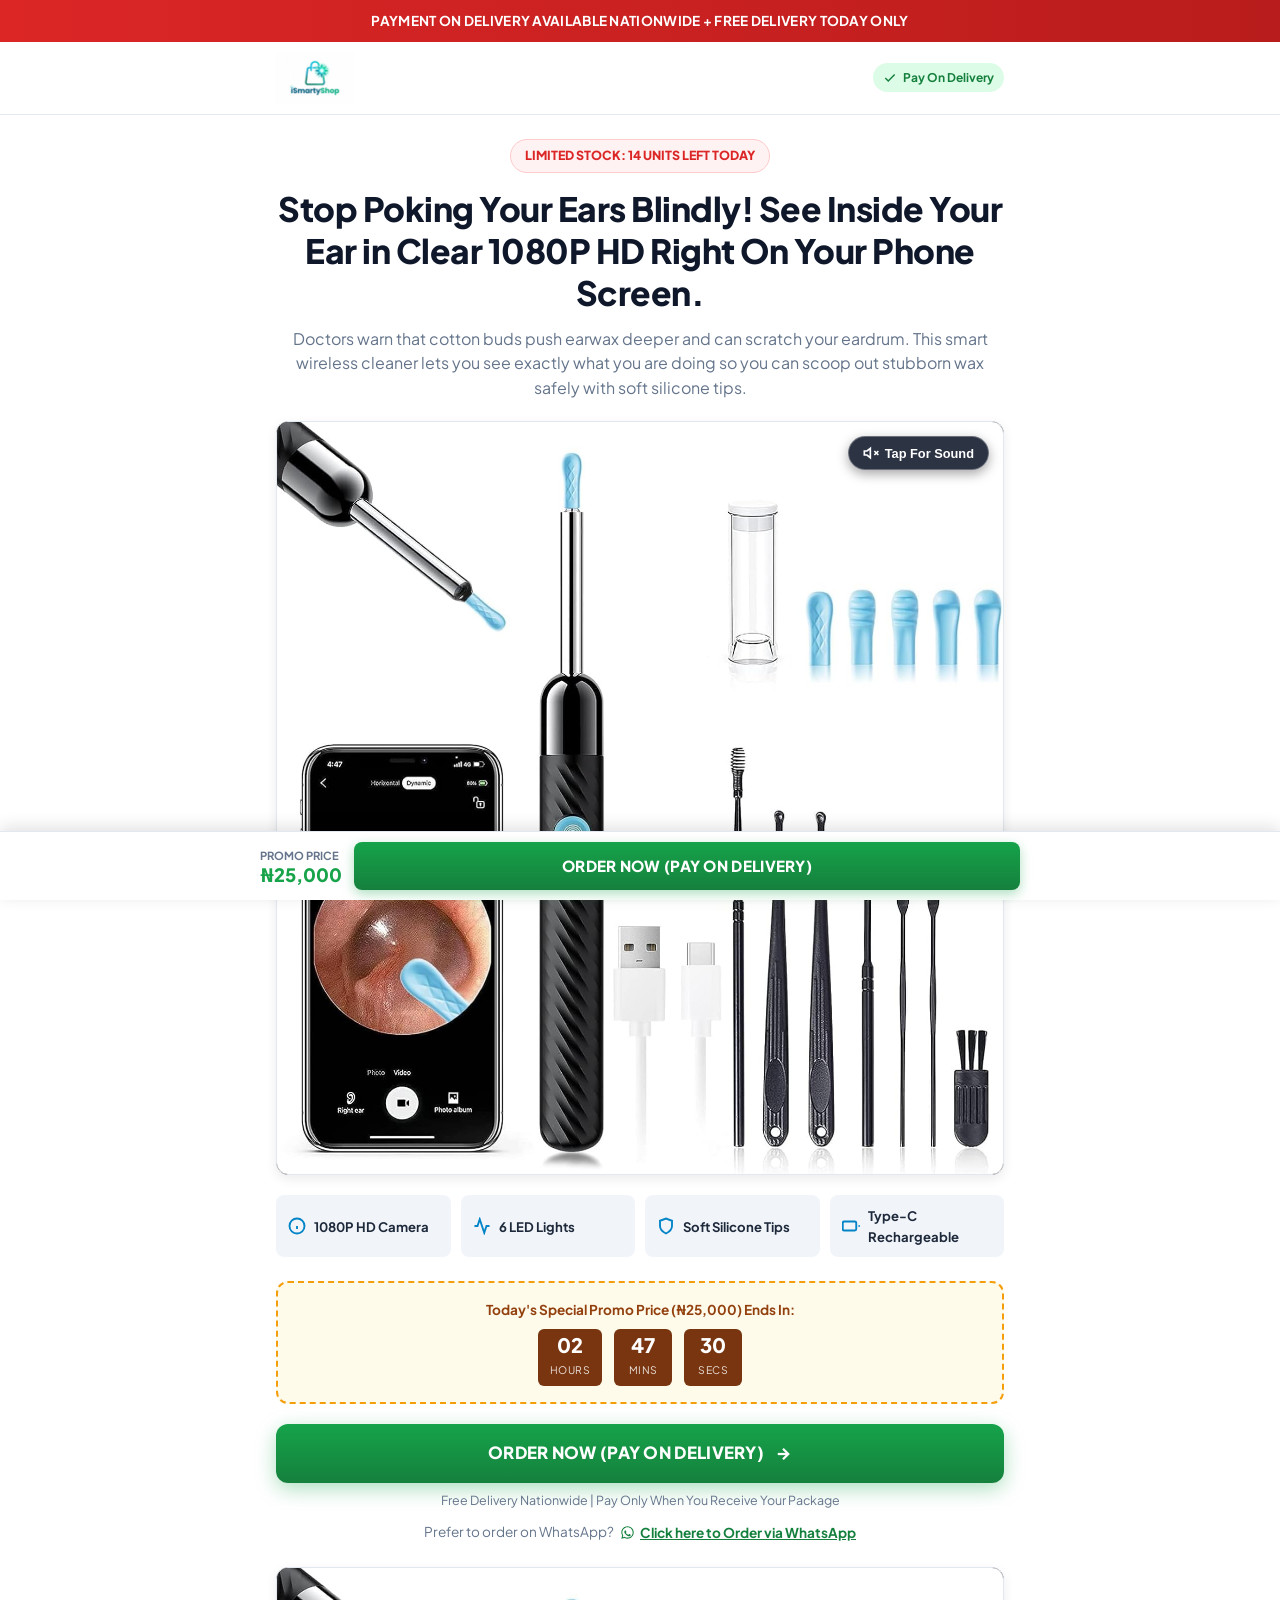
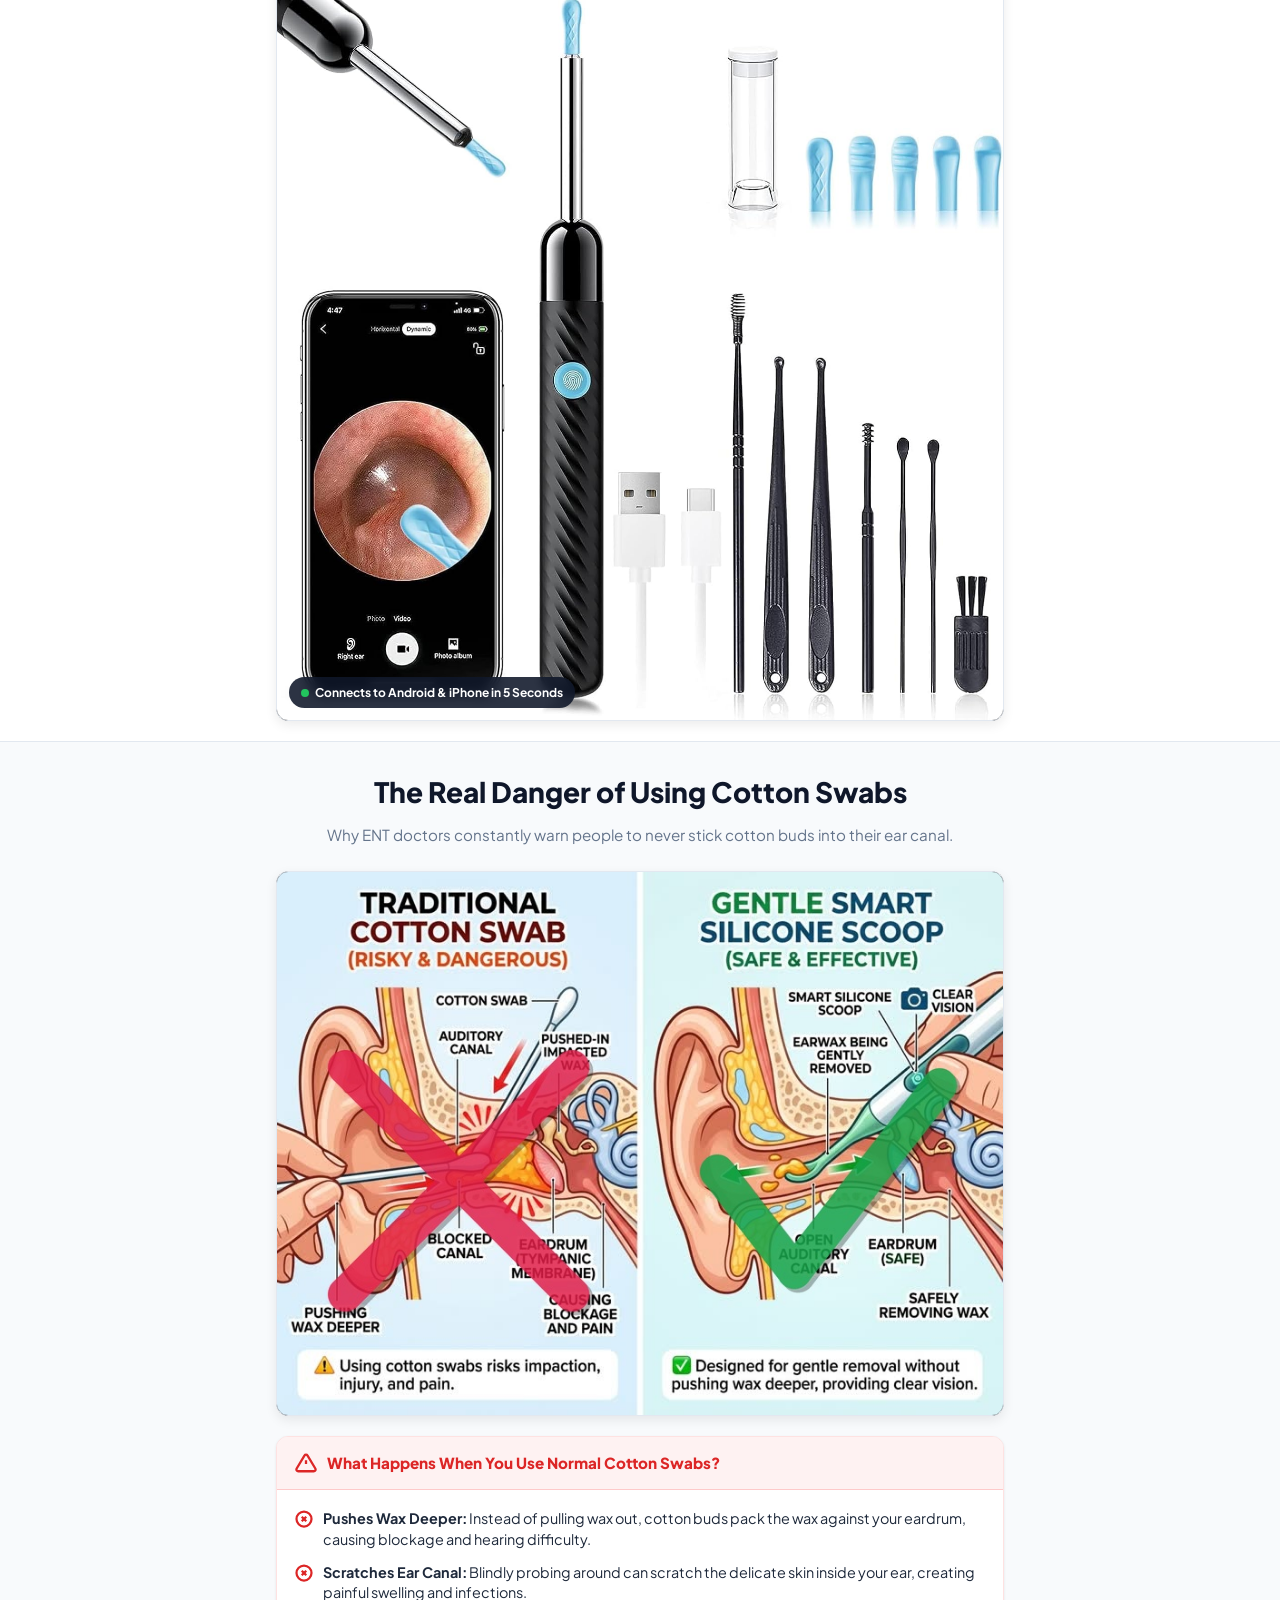
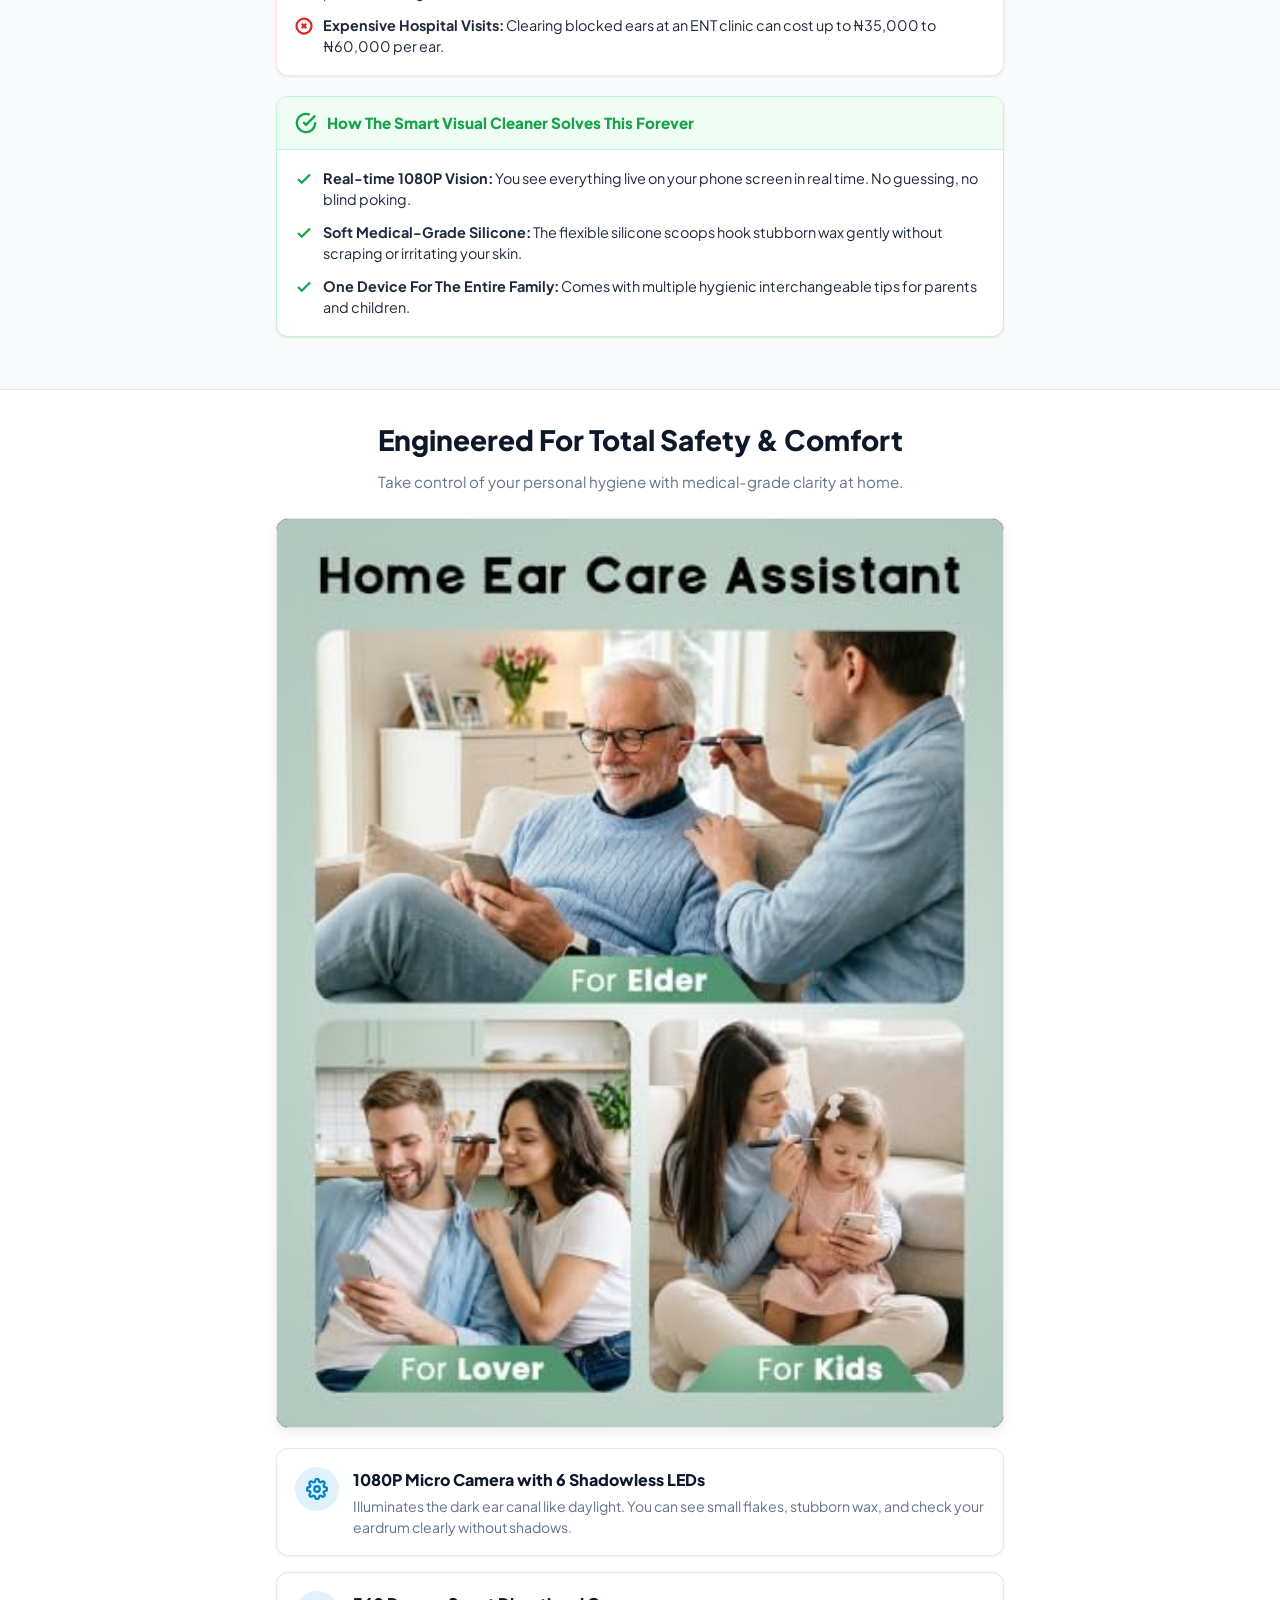
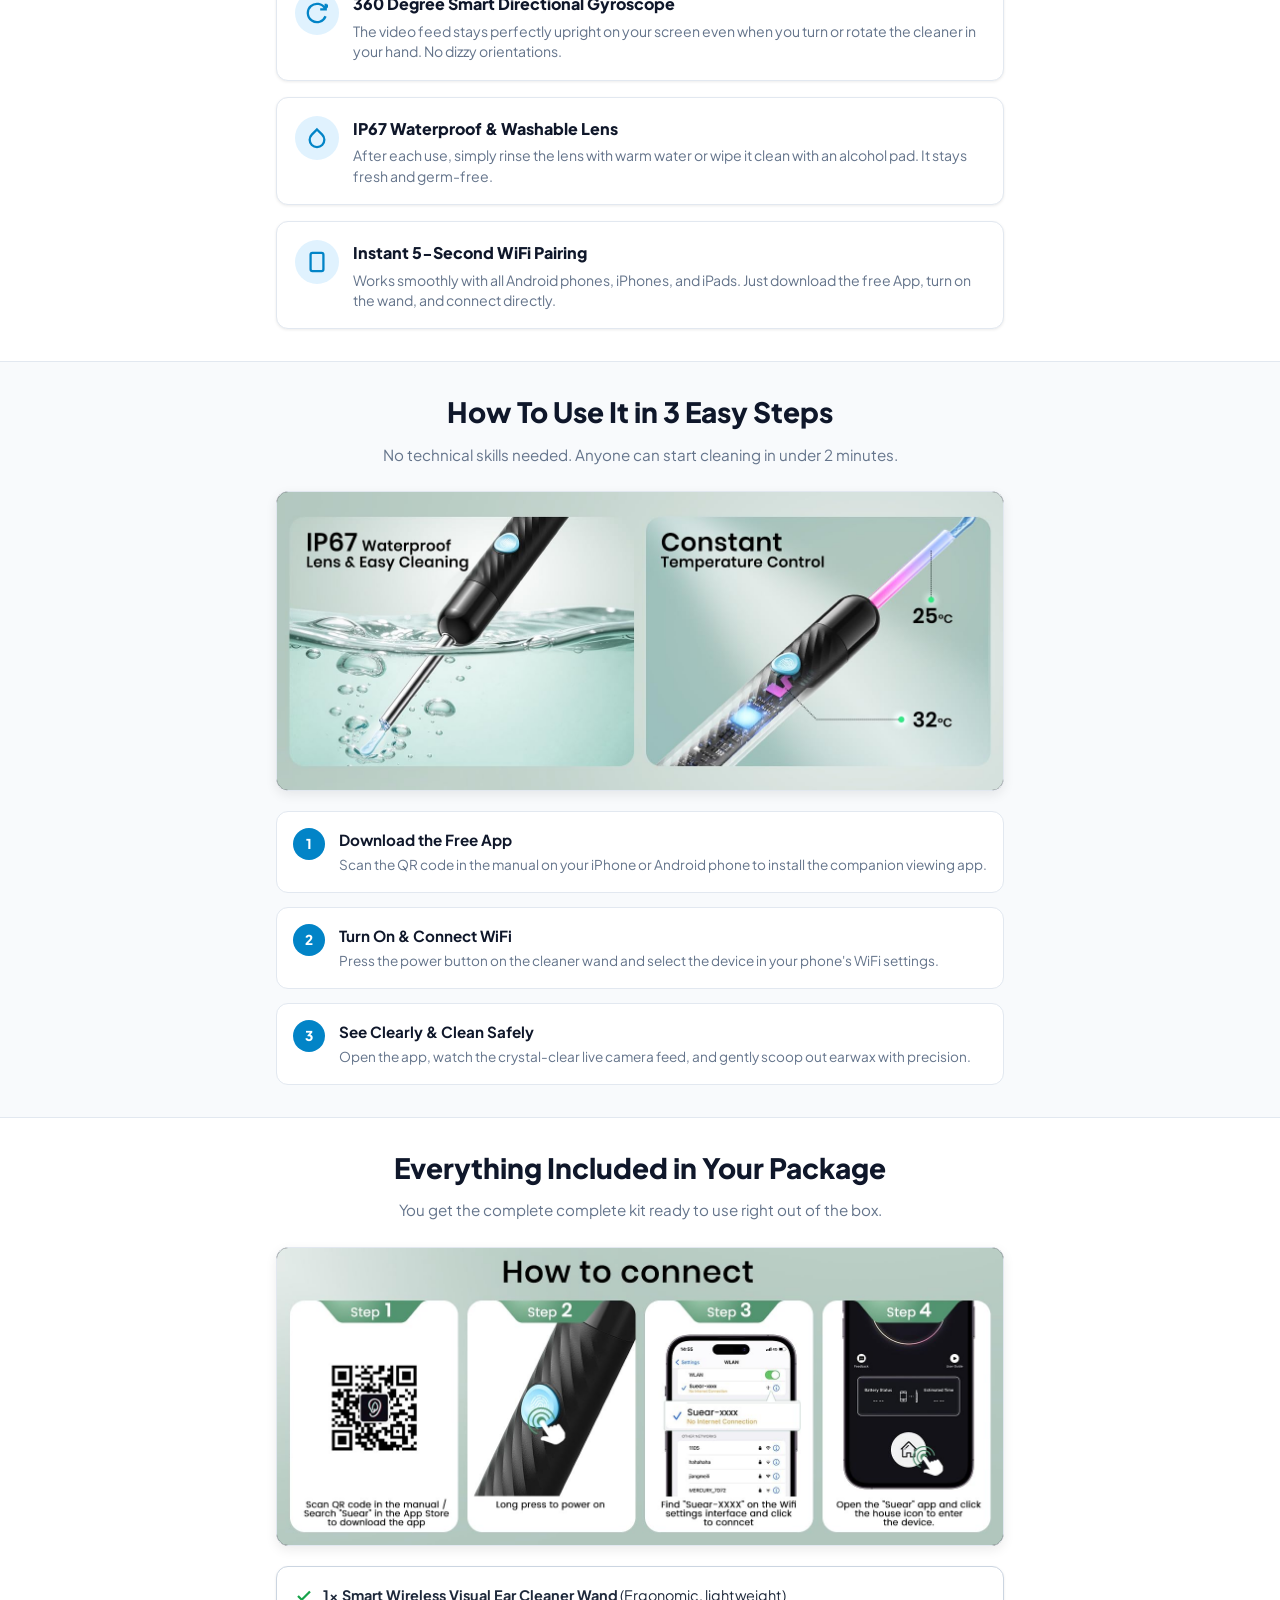
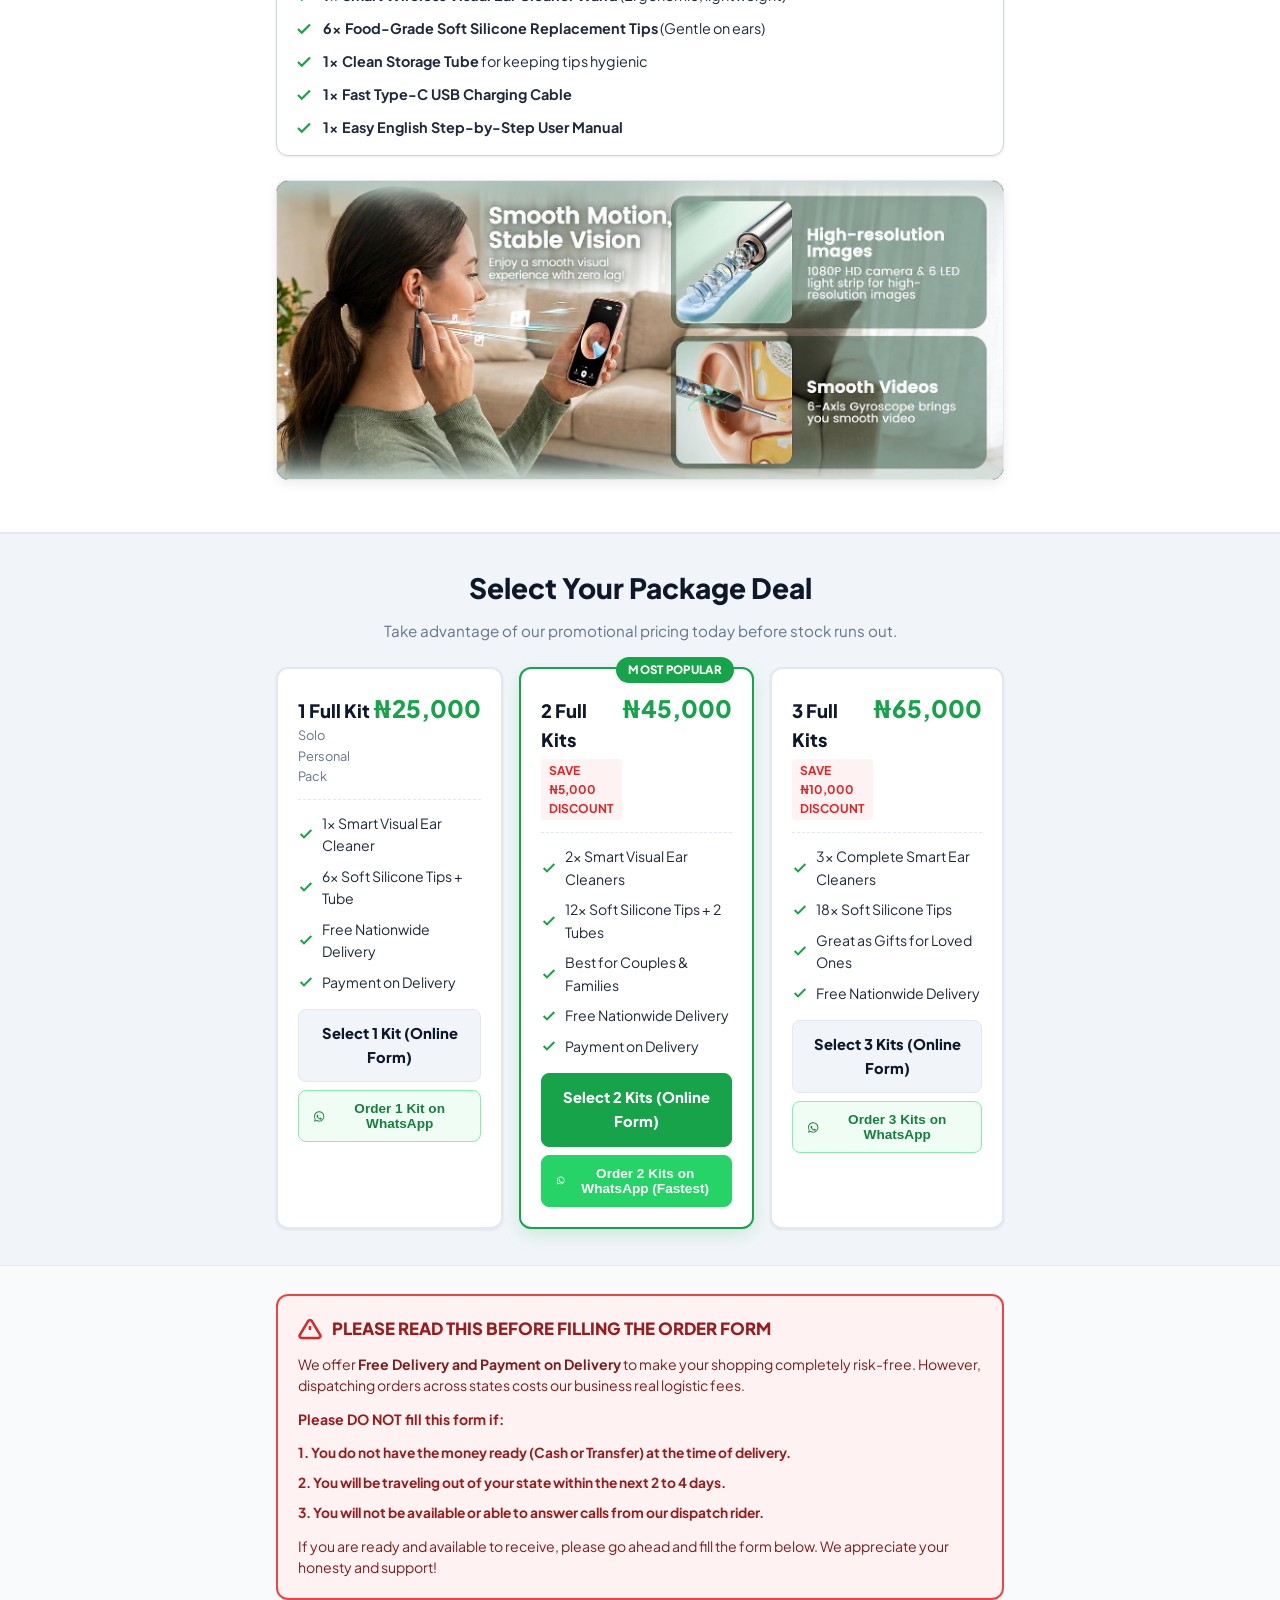
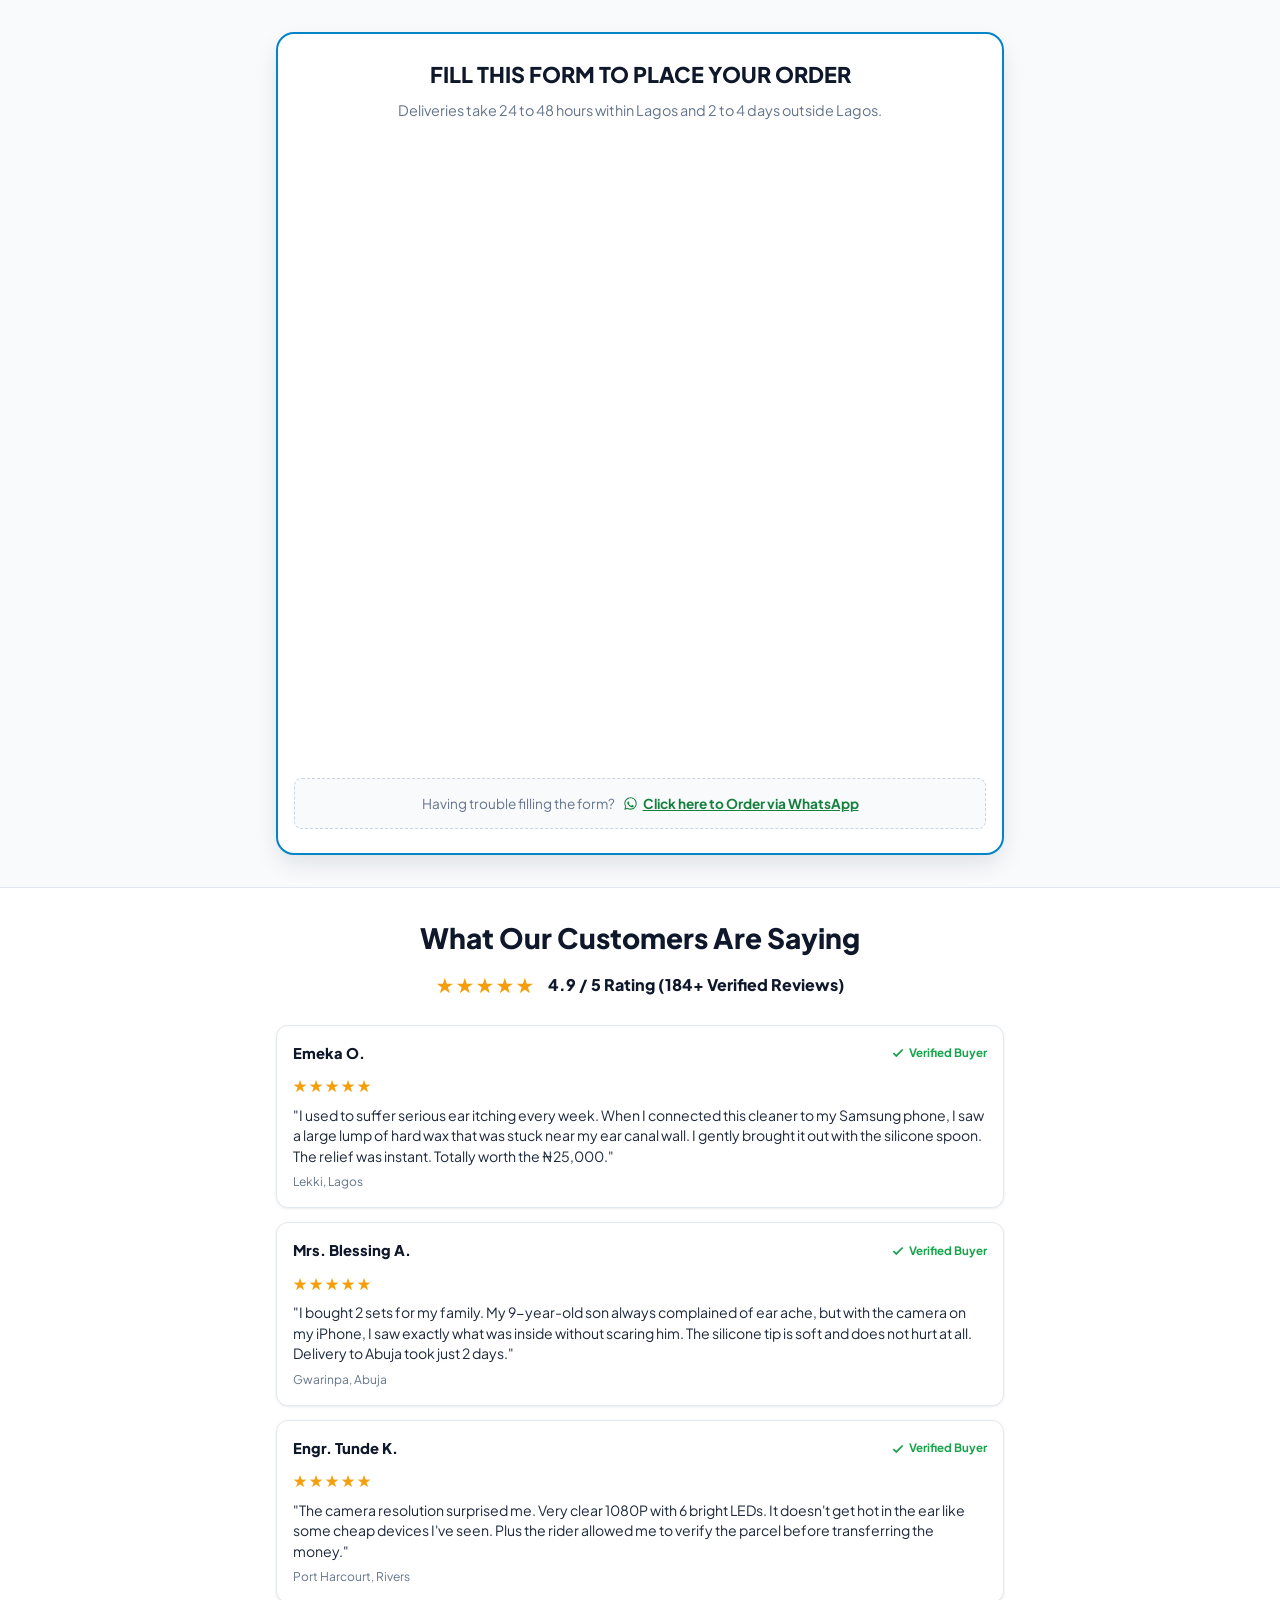
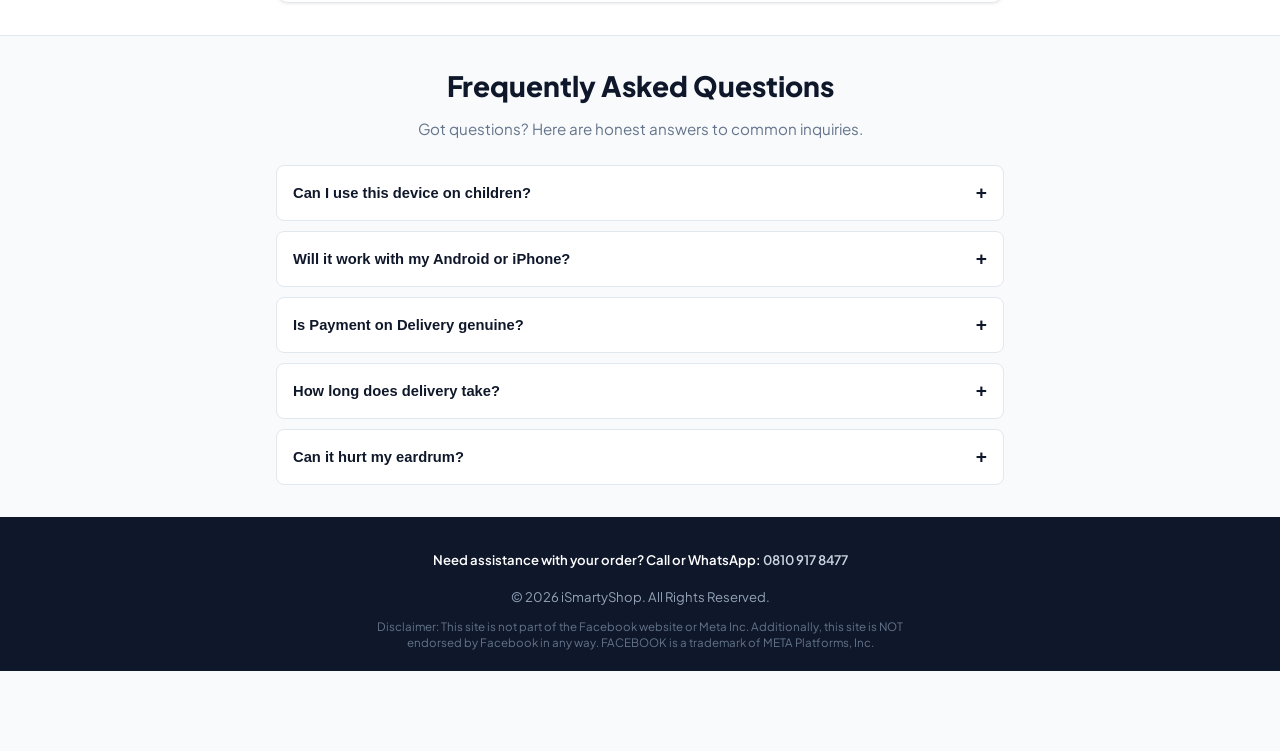
==== commit e6b1d2e2: "fix: add vercel.json rewrites, root thank-you page, and absolute redirect url to prevent 404" ====
--- a/ear-cleaner/index.html
+++ b/ear-cleaner/index.html
@@ -527,7 +527,7 @@
         <div class="olinwa-iframe-wrapper">
           <iframe 
             id="olinwa-iframe-EMBED-NEWPRODUCT-7921" 
-            src="https://olinwa.vercel.app/checkout?form=EMBED-NEWPRODUCT-7921&thank_you_url=./thank-you.html" 
+            src="https://olinwa.vercel.app/checkout?form=EMBED-NEWPRODUCT-7921&thank_you_url=https://ismartyshop.vercel.app/ear-cleaner/thank-you.html" 
             width="100%" 
             height="620" 
             frameborder="0" 
@@ -536,6 +536,26 @@
             allow="top-navigation top-navigation-by-user-activation"
             title="Secure Checkout Order Form">
           </iframe>
+          <script>
+            window.addEventListener('message', function(e) {
+              if (!e.data) return;
+              var data = e.data;
+              if (typeof data === 'string') {
+                try { data = JSON.parse(data); } catch(err) {}
+              }
+              if (data.type === 'resize-iframe') {
+                var iframe = document.getElementById('olinwa-iframe-EMBED-NEWPRODUCT-7921');
+                if (iframe && data.height) iframe.style.height = data.height + 'px';
+              }
+              if (data.type === 'redirect-thank-you' || data.type === 'redirect') {
+                if (data.url) {
+                  window.location.href = data.url;
+                } else {
+                  window.location.href = '/ear-cleaner/thank-you.html';
+                }
+              }
+            });
+          </script>
         </div>
 
         <!-- Discreet WhatsApp Fallback Below Form (Non-competing) -->
--- a/assets/css/style.css
+++ b/assets/css/style.css
@@ -902,6 +902,20 @@
   padding: 10px 16px calc(10px + env(safe-area-inset-bottom));
   box-shadow: 0 -4px 16px rgba(0,0,0,0.12);
   z-index: 999;
+  -webkit-transform: translateY(0);
+  transform: translateY(0);
+  opacity: 1;
+  visibility: visible;
+  transition: transform 0.3s cubic-bezier(0.16, 1, 0.3, 1), opacity 0.3s ease, visibility 0.3s ease;
+  will-change: transform, opacity;
+}
+
+.sticky-bottom-bar.hidden {
+  -webkit-transform: translateY(120%);
+  transform: translateY(120%);
+  opacity: 0;
+  visibility: hidden;
+  pointer-events: none;
 }
 
 .sticky-bar-inner {
